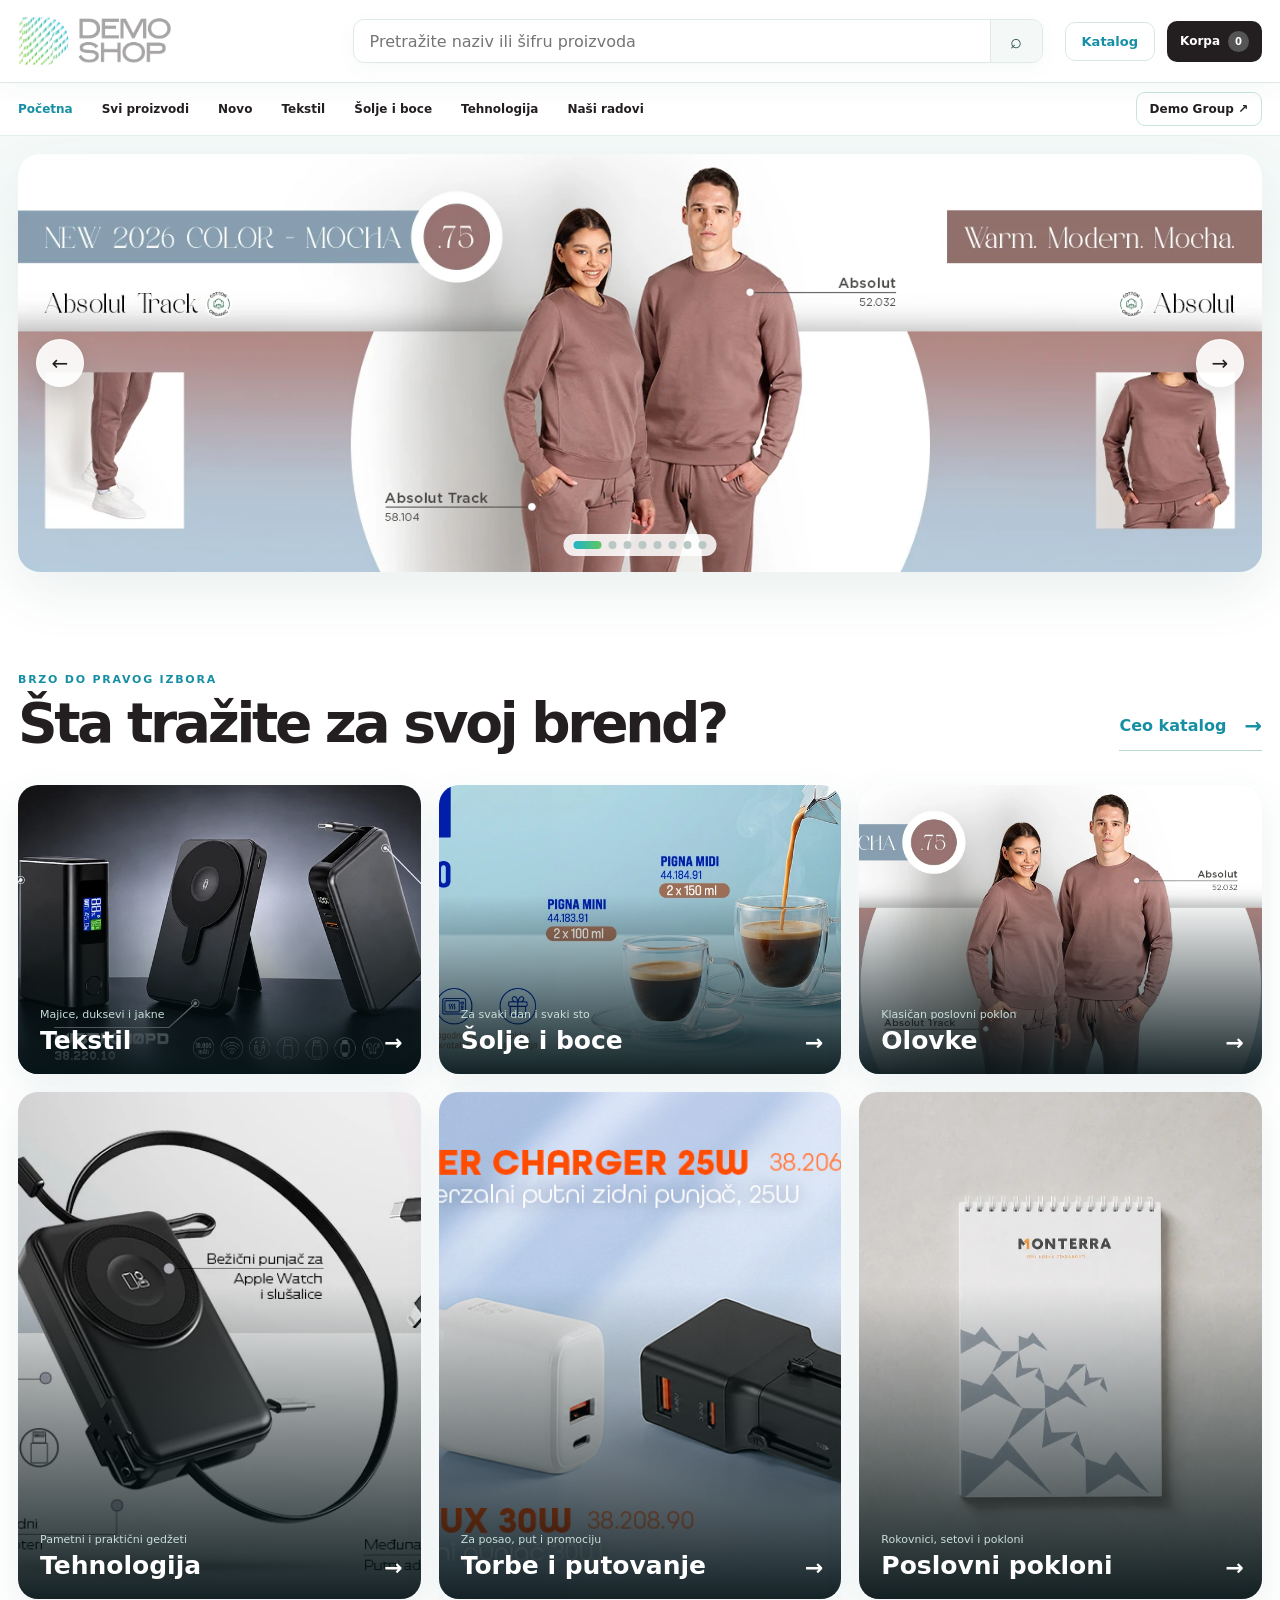
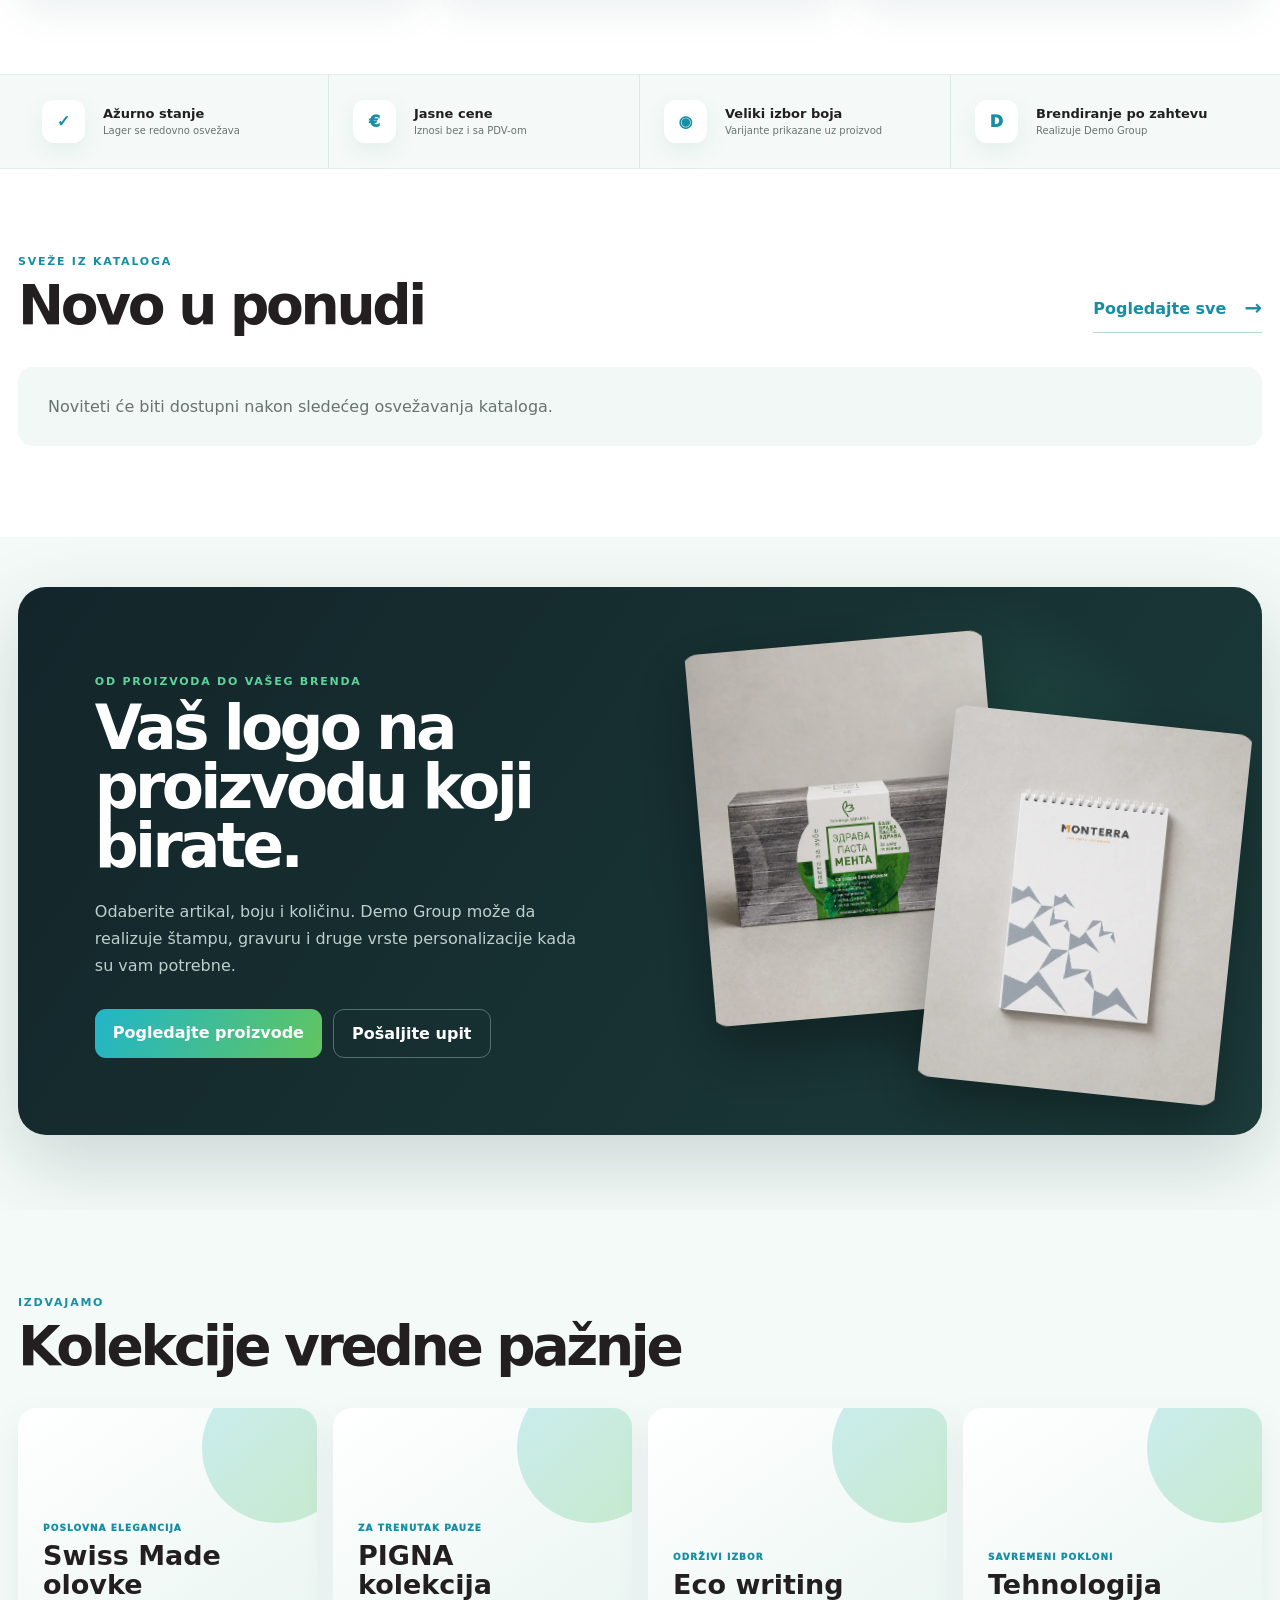
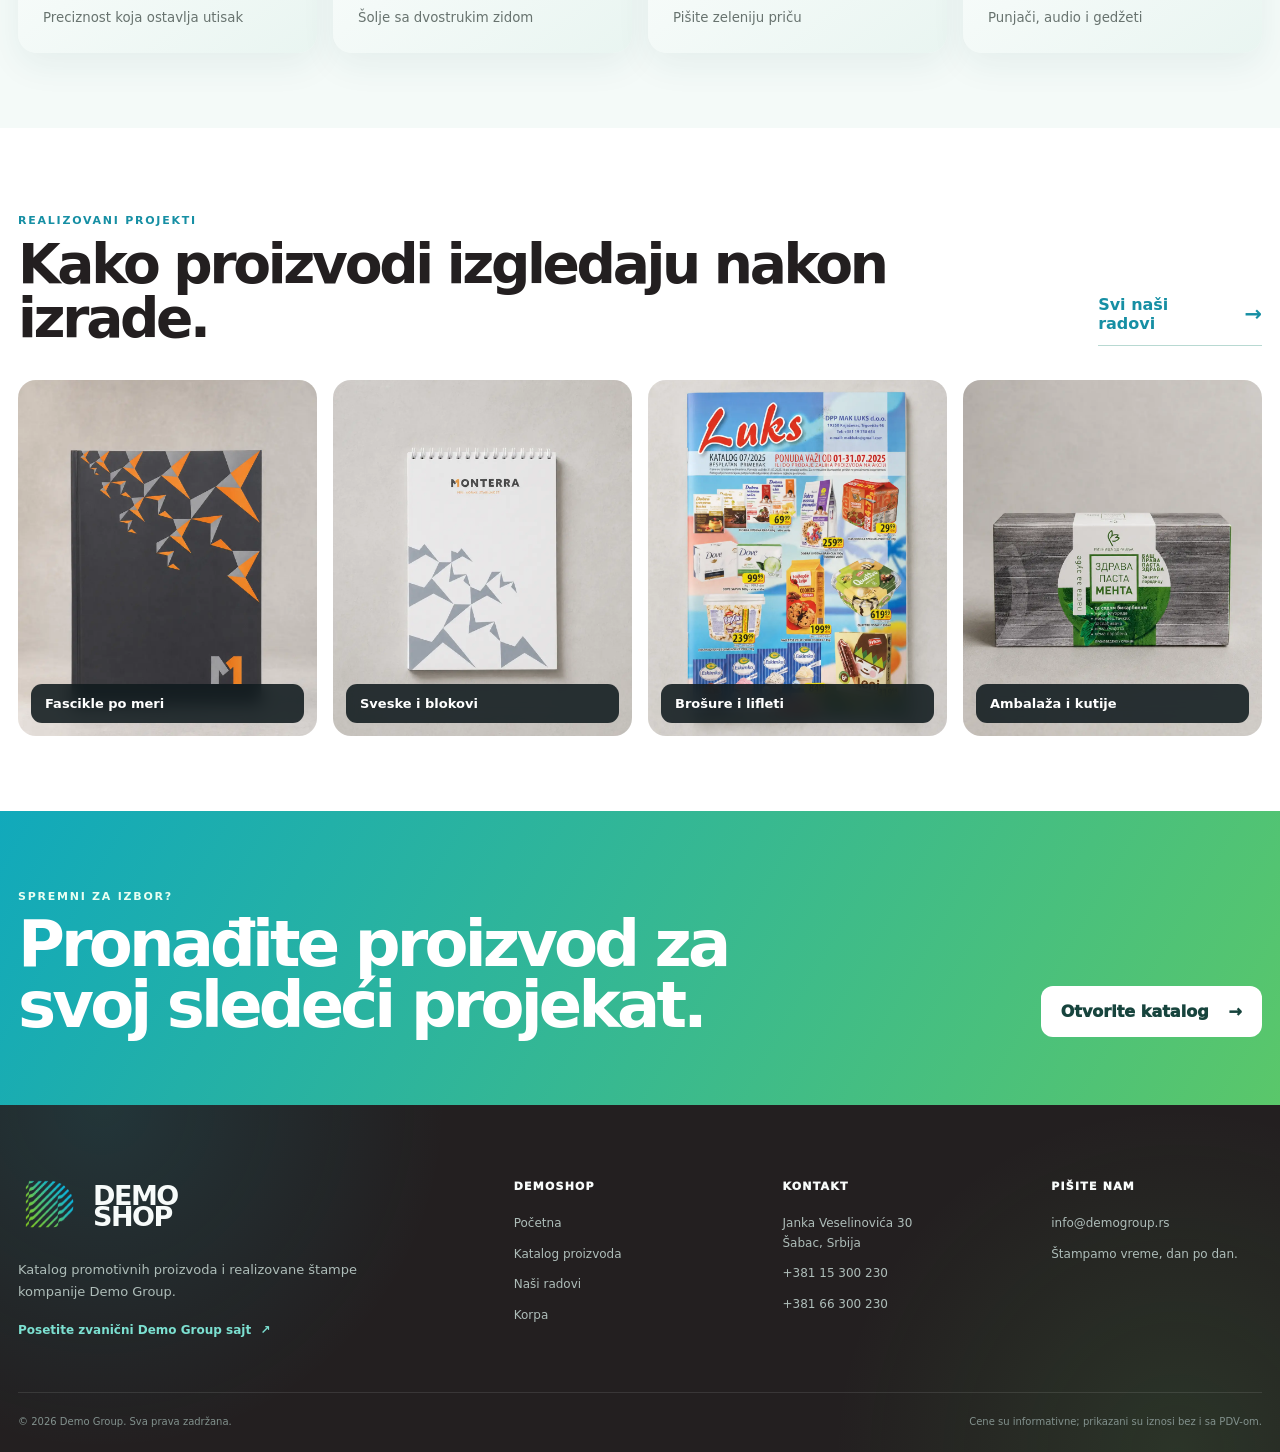
==== index.html @ 4bc4e532 "Add files via upload" ====
<!doctype html>
<html lang="sr-Latn">
<head>
  <meta charset="utf-8">
  <meta name="viewport" content="width=device-width,initial-scale=1">
  <meta name="description" content="DemoShop — promotivni proizvodi, poslovni pokloni, tekstil i štampa. Pronađite pravi proizvod za svoj brend.">
  <link rel="canonical" href="https://demoshop.rs/">
  <meta name="robots" content="index,follow,max-image-preview:large">
  <meta property="og:type" content="website">
  <meta property="og:locale" content="sr_RS">
  <meta property="og:title" content="DemoShop | Sve za vaš brend">
  <meta property="og:description" content="Promotivni proizvodi, poslovni pokloni, tekstil i štampa za vaš brend.">
  <meta property="og:url" content="https://demoshop.rs/">
  <title>DemoShop | Sve za vaš brend</title>
  <link rel="preconnect" href="https://demo-group-api.marko-demogroup.workers.dev">
  <link rel="icon" type="image/png" href="assets/brand/favicon.png">
  <link rel="stylesheet" href="style.css?v=77">
  <link rel="stylesheet" href="home.css?v=77">
</head>
<body class="home-page" data-demoshop-build="77">
  <header class="site-header home-header">
    <div class="header-inner">
      <a class="brand" href="index.html" aria-label="DemoShop početna"><img class="brand-logo" src="assets/brand/demoshop-logo.png" alt="DemoShop"></a>
      <form class="header-search" role="search" action="katalog.html">
        <label class="visually-hidden" for="homeSearch">Pretraga kataloga</label>
        <input id="homeSearch" name="search" type="search" placeholder="Pretražite naziv ili šifru proizvoda" autocomplete="off">
        <button type="submit" aria-label="Pretraži katalog">⌕</button>
      </form>
      <div class="header-actions"><a class="home-catalog-link" href="katalog.html">Katalog</a><a class="cart-link" href="cart.html">Korpa <span class="cart-count" data-cart-count>0</span></a></div>
    </div>
  </header>

  <nav class="home-nav" aria-label="Glavna navigacija">
    <div class="container home-nav-inner">
      <a class="active" href="index.html">Početna</a>
      <a href="katalog.html">Svi proizvodi</a>
      <a href="katalog.html?status=new">Novo</a>
      <a href="katalog.html?category=TX">Tekstil</a>
      <a href="katalog.html?category=KS">Šolje i boce</a>
      <a href="katalog.html?category=TE">Tehnologija</a>
      <a href="radovi.html">Naši radovi</a>
      <a class="home-group-link" href="https://demogroup.rs/" target="_blank" rel="noopener">Demo Group ↗</a>
    </div>
  </nav>

  <main>
    <section class="home-hero" aria-label="Aktuelna ponuda">
      <div class="container">
        <div id="homeHero" class="home-hero-carousel" aria-roledescription="carousel">
          <div class="home-hero-viewport">
            <a class="home-hero-slide active" data-home-slide="0" href="katalog.html?search=ABSOLUT"><img src="assets/banners/hero-01.webp" alt="ABSOLUT kolekcija" fetchpriority="high"></a>
            <a class="home-hero-slide" data-home-slide="1" href="katalog.html?category=TX&amp;subCategory=TX%20-%2012"><img src="assets/banners/hero-02.webp" alt="Nova tekstilna kolekcija" loading="lazy"></a>
            <a class="home-hero-slide" data-home-slide="2" href="katalog.html?search=MASTER%20KID"><img src="assets/banners/hero-03.webp" alt="MASTER KID" loading="lazy"></a>
            <a class="home-hero-slide" data-home-slide="3" href="katalog.html?collection=summer-picks"><img src="assets/banners/hero-04.gif" alt="Letnja kolekcija" loading="lazy"></a>
            <a class="home-hero-slide" data-home-slide="4" href="katalog.html?search=INFINITY"><img src="assets/banners/hero-05.webp" alt="INFINITY kolekcija" loading="lazy"></a>
            <a class="home-hero-slide" data-home-slide="5" href="katalog.html?collection=pigna"><img src="assets/banners/hero-10.webp" alt="PIGNA kolekcija" loading="lazy"></a>
            <a class="home-hero-slide" data-home-slide="6" href="katalog.html?category=TP"><img src="assets/banners/hero-11.webp" alt="Torbe i putovanja" loading="lazy"></a>
            <a class="home-hero-slide" data-home-slide="7" href="katalog.html?collection=everyday-bags"><img src="assets/banners/hero-12.jpg" alt="Kolekcija torbi" loading="lazy"></a>
          </div>
          <button class="home-hero-arrow home-hero-prev" type="button" aria-label="Prethodni baner">←</button>
          <button class="home-hero-arrow home-hero-next" type="button" aria-label="Sledeći baner">→</button>
          <div class="home-hero-dots" aria-label="Izbor banera"></div>
        </div>
      </div>
    </section>

    <section class="home-category-section section-pad" aria-labelledby="homeCategoriesTitle">
      <div class="container">
        <div class="home-section-heading"><div><p class="eyebrow">BRZO DO PRAVOG IZBORA</p><h1 id="homeCategoriesTitle">Šta tražite za svoj brend?</h1></div><a href="katalog.html">Ceo katalog <span>→</span></a></div>
        <div class="home-category-grid">
          <a class="home-category-card" href="katalog.html?category=TX"><img src="assets/banners/hero-02.webp" alt="Tekstil"><span><small>Majice, duksevi i jakne</small><strong>Tekstil</strong><b>→</b></span></a>
          <a class="home-category-card" href="katalog.html?category=KS"><img src="assets/banners/hero-10.webp" alt="Šolje i boce"><span><small>Za svaki dan i svaki sto</small><strong>Šolje i boce</strong><b>→</b></span></a>
          <a class="home-category-card" href="katalog.html?category=OL"><img src="assets/banners/hero-01.webp" alt="Olovke"><span><small>Klasičan poslovni poklon</small><strong>Olovke</strong><b>→</b></span></a>
          <a class="home-category-card" href="katalog.html?category=TE"><img src="assets/banners/hero-09.webp" alt="Tehnologija"><span><small>Pametni i praktični gedžeti</small><strong>Tehnologija</strong><b>→</b></span></a>
          <a class="home-category-card" href="katalog.html?category=TP"><img src="assets/banners/hero-11.webp" alt="Torbe i putovanje"><span><small>Za posao, put i promociju</small><strong>Torbe i putovanje</strong><b>→</b></span></a>
          <a class="home-category-card" href="katalog.html?category=RK"><img src="assets/radovi/demo-group/demo-group-094026.webp" alt="Poslovni pokloni"><span><small>Rokovnici, setovi i pokloni</small><strong>Poslovni pokloni</strong><b>→</b></span></a>
        </div>
      </div>
    </section>

    <section class="home-trust" aria-label="Prednosti DemoShop-a">
      <div class="container home-trust-grid">
        <article><span>✓</span><div><strong>Ažurno stanje</strong><small>Lager se redovno osvežava</small></div></article>
        <article><span>€</span><div><strong>Jasne cene</strong><small>Iznosi bez i sa PDV-om</small></div></article>
        <article><span>◉</span><div><strong>Veliki izbor boja</strong><small>Varijante prikazane uz proizvod</small></div></article>
        <article><span>D</span><div><strong>Brendiranje po zahtevu</strong><small>Realizuje Demo Group</small></div></article>
      </div>
    </section>

    <section class="home-new-section section-pad" aria-labelledby="homeNewTitle">
      <div class="container">
        <div class="home-section-heading"><div><p class="eyebrow">SVEŽE IZ KATALOGA</p><h2 id="homeNewTitle">Novo u ponudi</h2></div><a href="katalog.html?status=new">Pogledajte sve <span>→</span></a></div>
        <p id="homeNewMessage" class="home-new-message">Učitavanje najnovijih proizvoda…</p>
        <div id="homeNewGrid" class="home-product-grid" aria-live="polite"></div>
      </div>
    </section>

    <section class="home-branding-section section-pad">
      <div class="container home-branding-card">
        <div><p class="eyebrow">OD PROIZVODA DO VAŠEG BRENDA</p><h2>Vaš logo na proizvodu koji birate.</h2><p>Odaberite artikal, boju i količinu. Demo Group može da realizuje štampu, gravuru i druge vrste personalizacije kada su vam potrebne.</p><div class="home-branding-actions"><a href="katalog.html">Pogledajte proizvode</a><a href="cart.html">Pošaljite upit</a></div></div>
        <div class="home-branding-visual"><img src="assets/radovi/demo-group/demo-group-094539.webp" alt="Primer brendirane ambalaže" loading="lazy"><img src="assets/radovi/demo-group/demo-group-094026.webp" alt="Primer brendiranog rokovnika" loading="lazy"></div>
      </div>
    </section>

    <section class="home-collections section-pad" aria-labelledby="homeCollectionsTitle">
      <div class="container"><div class="home-section-heading"><div><p class="eyebrow">IZDVAJAMO</p><h2 id="homeCollectionsTitle">Kolekcije vredne pažnje</h2></div></div>
        <div class="home-collection-grid">
          <a href="katalog.html?collection=swiss-pens"><span>POSLOVNA ELEGANCIJA</span><strong>Swiss Made olovke</strong><small>Preciznost koja ostavlja utisak</small></a>
          <a href="katalog.html?collection=pigna"><span>ZA TRENUTAK PAUZE</span><strong>PIGNA kolekcija</strong><small>Šolje sa dvostrukim zidom</small></a>
          <a href="katalog.html?collection=eco-writing"><span>ODRŽIVI IZBOR</span><strong>Eco writing</strong><small>Pišite zeleniju priču</small></a>
          <a href="katalog.html?category=TE"><span>SAVREMENI POKLONI</span><strong>Tehnologija</strong><small>Punjači, audio i gedžeti</small></a>
        </div>
      </div>
    </section>

    <section class="home-work-section section-pad" aria-labelledby="homeWorkTitle">
      <div class="container">
        <div class="home-section-heading"><div><p class="eyebrow">REALIZOVANI PROJEKTI</p><h2 id="homeWorkTitle">Kako proizvodi izgledaju nakon izrade.</h2></div><a href="radovi.html">Svi naši radovi <span>→</span></a></div>
        <div class="home-work-grid">
          <a href="radovi.html?category=fascikle"><img src="assets/radovi/demo-group/demo-group-093210.webp" alt="M1 fascikla"><span>Fascikle po meri</span></a>
          <a href="radovi.html?category=rokovnici"><img src="assets/radovi/demo-group/demo-group-094026.webp" alt="Monterra blok"><span>Sveske i blokovi</span></a>
          <a href="radovi.html?category=katalozi"><img src="assets/radovi/demo-group/demo-group-094424.webp" alt="LUX liflet"><span>Brošure i lifleti</span></a>
          <a href="radovi.html?category=ambalaza"><img src="assets/radovi/demo-group/demo-group-094539.webp" alt="Biljna apoteka"><span>Ambalaža i kutije</span></a>
        </div>
      </div>
    </section>

    <section class="home-final-cta"><div class="container"><div><p class="eyebrow">SPREMNI ZA IZBOR?</p><h2>Pronađite proizvod za svoj sledeći projekat.</h2></div><a href="katalog.html">Otvorite katalog <span>→</span></a></div></section>
  </main>

  <footer class="site-footer">
    <div class="container footer-grid">
      <div class="footer-about"><a class="footer-logo footer-logo-clean" href="index.html" aria-label="DemoShop početna"><img src="assets/brand/demoshop-icon-transparent-v59.png" alt=""><span><b>DEMO</b><b>SHOP</b></span></a><p>Katalog promotivnih proizvoda i realizovane štampe kompanije Demo Group.</p><a class="footer-company-link" href="https://demogroup.rs/" target="_blank" rel="noopener">Posetite zvanični Demo Group sajt <span>↗</span></a></div>
      <div class="footer-column"><h2>DemoShop</h2><a href="index.html">Početna</a><a href="katalog.html">Katalog proizvoda</a><a href="radovi.html">Naši radovi</a><a href="cart.html">Korpa</a></div>
      <div class="footer-column"><h2>Kontakt</h2><address>Janka Veselinovića 30<br>Šabac, Srbija</address><a href="tel:+38115300230">+381 15 300 230</a><a href="tel:+38166300230">+381 66 300 230</a></div>
      <div class="footer-column"><h2>Pišite nam</h2><a href="mailto:info@demogroup.rs">info@demogroup.rs</a><p>Štampamo vreme, dan po dan.</p></div>
    </div>
    <div class="container footer-bottom"><span>© 2026 Demo Group. Sva prava zadržana.</span><span>Cene su informativne; prikazani su iznosi bez i sa PDV-om.</span></div>
  </footer>
  <script src="cart-store.js?v=71"></script>
  <script src="home.js?v=77"></script>
</body>
</html>
---- style.css ----
*{box-sizing:border-box}:root{--red:#e21e2b;--red-dark:#b90f1a;--ink:#18181b;--muted:#6d6d74;--line:#e7e7ea;--soft:#f5f5f6;--white:#fff;--shadow:0 18px 50px rgba(20,20,24,.09)}html{scroll-behavior:smooth}body{margin:0;font-family:Inter,ui-sans-serif,system-ui,-apple-system,BlinkMacSystemFont,"Segoe UI",sans-serif;color:var(--ink);background:#fff}a{color:inherit;text-decoration:none}button,input{font:inherit}.hidden{display:none!important}.container{width:min(1280px,calc(100% - 36px));margin:auto}
.site-header{position:sticky;top:0;z-index:50;background:rgba(255,255,255,.94);border-bottom:1px solid var(--line);backdrop-filter:blur(14px)}.header-inner{width:min(1280px,calc(100% - 36px));height:76px;margin:auto;display:flex;align-items:center;justify-content:space-between;gap:22px}.brand{display:flex;align-items:center;gap:11px;font-size:21px;font-weight:900;letter-spacing:-.04em}.brand>span:last-child>span{color:var(--red)}.brand-mark{width:38px;height:38px;border-radius:11px;background:var(--red);color:#fff;display:grid;place-items:center;font-size:19px}.header-note{display:flex;align-items:center;gap:8px;color:var(--muted);font-size:13px;margin-left:auto}.status-dot{width:8px;height:8px;border-radius:50%;background:#2aa85a;box-shadow:0 0 0 5px #eaf8ef}.header-cta{background:var(--ink);color:#fff;padding:12px 17px;border-radius:10px;font-size:13px;font-weight:800}.back-link{font-size:14px;color:var(--muted);font-weight:700}
.catalog-nav{position:sticky;top:76px;z-index:45;background:#fff;border-bottom:1px solid var(--line)}.nav-inner{height:50px;display:flex;align-items:center;gap:4px}.nav-inner button{border:0;background:transparent;padding:10px 13px;border-radius:8px;font-size:12px;font-weight:800;cursor:pointer}.nav-inner button:hover{background:var(--soft)}.categories-toggle{color:var(--red)!important;margin-right:7px}.categories-toggle span{margin-left:6px}.categories-menu{position:absolute;left:0;right:0;top:100%;background:#fff;border-bottom:1px solid var(--line);box-shadow:0 20px 44px rgba(20,20,24,.12);max-height:calc(100vh - 150px);overflow:auto;padding:25px 0 32px}.categories-grid{display:grid;grid-template-columns:repeat(4,minmax(0,1fr));gap:25px 34px}.menu-category-title{width:100%;border:0;background:transparent;display:flex;justify-content:space-between;text-align:left;padding:0 0 9px;border-bottom:2px solid var(--ink);font-weight:900;cursor:pointer}.menu-category-title small{color:var(--muted)}.menu-subcategories{display:flex;flex-direction:column;padding-top:7px}.menu-subcategories button{border:0;background:transparent;text-align:left;padding:6px 0;display:flex;justify-content:space-between;gap:10px;color:#4f4f56;font-size:12px;cursor:pointer}.menu-subcategories button:hover{color:var(--red)}.menu-subcategories small{color:#aaa}.active-filter{display:flex;align-items:center;justify-content:space-between;background:#fff4f5;border:1px solid #ffd8dc;border-radius:13px;padding:12px 15px;margin:0 0 18px}.active-filter>div{display:flex;gap:10px;align-items:center}.active-filter span{font-size:11px;color:var(--muted)}.active-filter strong{font-size:13px}.active-filter button{border:0;background:transparent;color:var(--red);font-size:12px;font-weight:850;cursor:pointer}
.catalog-hero{background:linear-gradient(118deg,#171719 0%,#29292e 70%,#3a181b 100%);color:#fff}.hero-inner{min-height:330px;display:flex;align-items:center;justify-content:space-between;gap:48px}.eyebrow{font-size:11px;font-weight:900;letter-spacing:.16em;color:var(--red);text-transform:uppercase}.catalog-hero .eyebrow{color:#ff6670}.catalog-hero h1{font-size:clamp(42px,6vw,76px);line-height:.98;letter-spacing:-.06em;max-width:780px;margin:12px 0 20px}.hero-copy{color:#c9c9ce;font-size:17px;line-height:1.65;max-width:690px}.hero-badge{width:180px;height:180px;flex:none;border-radius:50%;border:1px solid rgba(255,255,255,.2);display:flex;flex-direction:column;align-items:center;justify-content:center;text-align:center;background:rgba(255,255,255,.05)}.hero-badge strong{font-size:38px}.hero-badge span{font-size:12px;color:#c9c9ce;max-width:90px}
.catalog-shell{padding-top:32px}.search-panel{background:var(--white);border:1px solid var(--line);border-radius:18px;padding:18px;box-shadow:0 8px 30px rgba(20,20,24,.04)}.search-panel label{display:block;font-size:12px;font-weight:800;margin-bottom:9px}.search-row{display:flex;gap:9px}.search-row input{min-width:0;flex:1;border:1px solid var(--line);border-radius:11px;padding:14px 15px;outline:none}.search-row input:focus{border-color:var(--red);box-shadow:0 0 0 3px rgba(226,30,43,.1)}.search-row button,.quote-button{border:0;border-radius:11px;padding:0 23px;background:var(--red);color:#fff;font-weight:850;cursor:pointer}.search-row button:hover,.quote-button:hover{background:var(--red-dark)}.search-row .button-ghost{background:#fff;color:var(--ink);border:1px solid var(--line)}.results-bar{display:flex;align-items:center;justify-content:space-between;padding:27px 2px 18px;color:var(--muted);font-size:14px}.results-bar strong{font-size:25px;color:var(--ink);margin-right:4px}.message{padding:28px;border-radius:16px;background:var(--soft);color:var(--muted);margin:18px 0}
.product-grid{display:grid;grid-template-columns:repeat(4,minmax(0,1fr));gap:20px}.product-card{border:1px solid var(--line);border-radius:18px;overflow:hidden;background:#fff;transition:transform .2s ease,box-shadow .2s ease}.product-card:hover{transform:translateY(-4px);box-shadow:var(--shadow)}.card-media{position:relative;aspect-ratio:1;background:#f6f6f7;overflow:hidden;display:grid;place-items:center}.card-image{width:100%;height:100%;object-fit:contain;padding:15px;opacity:0;transition:opacity .28s ease,transform .45s cubic-bezier(.2,.7,.2,1)}.card-image.loaded{opacity:1}.card-image-hover,.card-image-hover.loaded{position:absolute;inset:0;opacity:0;transform:scale(1.025)}.image-skeleton{position:absolute;inset:0;background:linear-gradient(90deg,#f3f3f4 25%,#fafafa 45%,#f3f3f4 65%);background-size:220% 100%;animation:shimmer 1.3s infinite}.card-media.no-image:after{content:"Slika nije dostupna";color:#aaa;font-size:12px}.card-badge{position:absolute;z-index:2;left:12px;top:12px;background:rgba(255,255,255,.92);border:1px solid var(--line);border-radius:999px;padding:6px 9px;font-size:10px;font-weight:850}.card-content{padding:17px}.card-category{color:var(--muted);font-size:10px;text-transform:uppercase;letter-spacing:.08em;white-space:nowrap;overflow:hidden;text-overflow:ellipsis;margin:0 0 8px}.card-content h2{font-size:17px;line-height:1.3;margin:0;min-height:44px}.card-code{font-size:12px;color:var(--muted);margin:8px 0 17px}.card-meta{border-top:1px solid var(--line);padding-top:14px;display:flex;justify-content:space-between;align-items:center}.card-meta>div{display:flex;flex-direction:column}.card-price{font-size:18px;font-weight:900}.card-meta small{font-size:10px;color:var(--muted)}.card-arrow{width:38px;height:38px;display:grid;place-items:center;border-radius:50%;background:var(--ink);color:#fff;font-size:19px}.variant-summary{display:flex;gap:6px;flex-wrap:wrap;margin-top:13px}.variant-summary span{background:var(--soft);border-radius:999px;padding:5px 7px;font-size:10px;font-weight:750}.pagination{display:flex;align-items:center;justify-content:center;gap:17px;padding:46px 0 72px}.pagination button{border:1px solid var(--line);background:#fff;padding:12px 16px;border-radius:10px;font-weight:750;cursor:pointer}.pagination button:disabled{opacity:.35;cursor:not-allowed}.site-footer{border-top:1px solid var(--line);padding:27px 0;color:var(--muted);font-size:12px}

@media (hover:hover) and (pointer:fine){.product-card:hover .card-media:not(.has-hover-image) .card-image-primary{transform:scale(1.045)}.product-card:hover .card-media.has-hover-image .card-image-primary{opacity:0}.product-card:hover .card-media.has-hover-image .card-image-hover.loaded{opacity:1;transform:scale(1)}}

/* DemoShop functional update v21 */
.search-panel{position:relative;z-index:20}.search-suggestions{position:absolute;z-index:50;left:18px;right:18px;top:calc(100% - 8px);overflow:hidden;background:#fff;border:1px solid var(--line);border-radius:0 0 15px 15px;box-shadow:0 22px 45px rgba(15,15,20,.16)}.search-suggestion{display:flex;align-items:center;justify-content:space-between;gap:18px;min-height:86px;padding:11px 16px;border-bottom:1px solid var(--line);color:var(--ink)}.search-suggestion:last-child{border-bottom:0}.search-suggestion:hover,.search-suggestion.active{background:#f7f7f8}.search-suggestion-copy{display:grid;min-width:0}.search-suggestion-copy strong{font-size:16px;line-height:1.25}.search-suggestion-copy small{margin-top:3px;font-weight:800}.search-suggestion-copy em{margin-top:5px;color:var(--muted);font-size:12px;font-style:normal;white-space:nowrap;overflow:hidden;text-overflow:ellipsis}.search-suggestion mark{background:#dfe9ff;color:#1257c7;border-radius:3px;padding:0 1px}.search-suggestion img{width:76px;height:62px;object-fit:contain;flex:0 0 auto}.search-suggestion img[hidden]{display:none}.search-suggestion-empty{padding:20px;color:var(--muted);text-align:center}
.card-description{color:var(--muted);font-size:12px;line-height:1.45;margin:6px 0 0;min-height:35px;display:-webkit-box;-webkit-line-clamp:2;-webkit-box-orient:vertical;overflow:hidden}.card-content h2{min-height:auto}.card-code{margin-top:8px}
.measurement-content{padding:22px 0}.measurement-rows{display:grid;grid-template-columns:repeat(2,minmax(0,1fr));gap:0 32px;margin-bottom:20px}.measurement-rows>div{display:flex;justify-content:space-between;gap:20px;padding:12px 0;border-bottom:1px solid var(--line)}.measurement-rows span{color:var(--muted)}.measurement-image{margin:18px 0;text-align:center}.measurement-image img{display:block;max-width:min(760px,100%);max-height:620px;margin:auto;object-fit:contain}.measurement-image figcaption{margin-top:10px;color:var(--muted);font-size:12px}.measurement-document{display:flex;align-items:center;justify-content:space-between;gap:20px;padding:16px;border:1px solid var(--line);border-radius:12px}.measurement-document span{color:var(--red);font-weight:800}
.product-video{padding:0 2px 28px}.product-video-frame{position:relative;width:min(900px,100%);aspect-ratio:16/9;overflow:hidden;border-radius:16px;background:#111}.product-video-frame iframe{position:absolute;inset:0;width:100%;height:100%;border:0}
.related-products{padding:55px 0 78px}.related-products-heading{display:flex;align-items:end;justify-content:space-between;gap:20px;margin-bottom:22px}.related-products-heading h2{font-size:32px;margin:4px 0 0}.related-products-heading>a{font-weight:800;color:var(--red)}.related-products-grid{display:grid;grid-template-columns:repeat(4,minmax(0,1fr));gap:18px}.related-product-card{overflow:hidden;border:1px solid var(--line);border-radius:16px;background:#fff}.related-product-media{position:relative;display:block;aspect-ratio:1;background:#f6f6f7;overflow:hidden}.related-product-media img{position:absolute;inset:0;width:100%;height:100%;padding:14px;object-fit:contain;transition:opacity .28s ease,transform .4s ease}.related-product-hover{opacity:0}.related-product-card>div{padding:15px}.related-product-card small{color:var(--muted)}.related-product-card h3{font-size:17px;line-height:1.25;margin:7px 0}.related-product-card p{min-height:35px;margin:0 0 15px;color:var(--muted);font-size:12px;line-height:1.45}.related-product-price{font-size:17px}
@media(hover:hover) and (pointer:fine){.related-product-card:hover .related-product-primary{transform:scale(1.04)}.related-product-card.has-related-hover:hover .related-product-primary{opacity:0}.related-product-card.has-related-hover:hover .related-product-hover{opacity:1;transform:scale(1.02)}}
@media(max-width:1000px){.related-products-grid{grid-template-columns:repeat(2,minmax(0,1fr))}}
@media(max-width:700px){.search-suggestions{left:0;right:0;top:100%;border-radius:12px}.search-suggestion{min-height:72px;padding:9px 12px}.search-suggestion img{width:58px;height:52px}.measurement-rows{grid-template-columns:1fr}.related-products{padding-top:35px}.related-products-heading{align-items:start}.related-products-heading h2{font-size:26px}.related-products-grid{gap:10px}.related-product-card>div{padding:12px}.related-product-card h3{font-size:14px}.related-product-card p{display:none}}
.product-page{min-height:calc(100vh - 76px)}.product-detail{display:grid;grid-template-columns:minmax(0,1.06fr) minmax(380px,.94fr);gap:58px;padding:50px 0 80px}.main-image-wrap{background:var(--soft);border-radius:24px;aspect-ratio:1;display:grid;place-items:center;overflow:hidden}.main-image-wrap img{width:100%;height:100%;object-fit:contain;padding:22px;transition:opacity .2s}.main-image-wrap img.loading-image{opacity:.35}.thumbs{display:flex;gap:10px;flex-wrap:wrap;margin-top:12px}.thumb{width:74px;height:74px;border:1px solid var(--line);border-radius:11px;background:#fff;padding:5px;cursor:pointer}.thumb.active{border:2px solid var(--red)}.thumb img{width:100%;height:100%;object-fit:contain}.product-info{padding-top:10px}.product-info h1{font-size:clamp(38px,4.8vw,62px);line-height:1.02;letter-spacing:-.05em;margin:10px 0 13px}.model-line{color:var(--muted)}.price-row{margin:28px 0;padding:21px 0;border-top:1px solid var(--line);border-bottom:1px solid var(--line)}.price-row span{display:block;font-size:33px;font-weight:950}.price-row small{color:var(--muted)}.option-block{margin:25px 0}.option-heading{display:flex;justify-content:space-between;gap:12px;margin-bottom:12px}.option-heading span{font-size:12px;color:var(--muted)}.color-options,.size-options{display:flex;gap:8px;flex-wrap:wrap}.color-button,.size-button{min-width:49px;height:45px;border:1px solid var(--line);border-radius:10px;background:#fff;font-weight:850;cursor:pointer}.color-button.active,.size-button.active{border:2px solid var(--red);color:var(--red);background:#fff7f8}.variant-card{display:grid;grid-template-columns:1fr 1fr;background:var(--soft);border-radius:15px;padding:17px;margin:27px 0}.variant-card div{display:flex;flex-direction:column;gap:5px}.variant-card span{font-size:11px;color:var(--muted)}.quote-button{width:100%;height:56px;font-size:16px}.helper{font-size:11px;color:var(--muted);line-height:1.5}
@keyframes shimmer{to{background-position:-220% 0}}@media(max-width:1000px){.product-grid{grid-template-columns:repeat(3,1fr)}.product-detail{grid-template-columns:1fr;gap:26px}.hero-badge{display:none}}@media(max-width:700px){.header-note{display:none}.header-cta{padding:10px 12px}.hero-inner{min-height:280px}.catalog-hero h1{font-size:44px}.product-grid{grid-template-columns:repeat(2,minmax(0,1fr));gap:10px}.search-row{flex-wrap:wrap}.search-row input{flex-basis:100%}.search-row button{height:44px;flex:1}.card-content{padding:13px}.card-content h2{font-size:14px;min-height:38px}.card-price{font-size:15px}.card-arrow{width:34px;height:34px}.product-detail{padding-top:27px}.product-info h1{font-size:38px}.variant-card{grid-template-columns:1fr;gap:15px}}@media(max-width:390px){.product-grid{grid-template-columns:1fr}.header-cta{display:none}}
@media(max-width:1000px){.categories-grid{grid-template-columns:repeat(3,minmax(0,1fr))}.quick-category:nth-of-type(n+5){display:none}}@media(max-width:700px){.catalog-nav{top:76px}.nav-inner{overflow-x:auto}.quick-category{display:none}.categories-grid{grid-template-columns:1fr 1fr;gap:22px}.categories-menu{position:fixed;top:126px;bottom:0;max-height:none}.active-filter>div{align-items:flex-start;flex-direction:column;gap:2px}}@media(max-width:430px){.categories-grid{grid-template-columns:1fr}}

/* Search suggestion images v27: load immediately, reveal only after success. */
.search-suggestion img.search-suggestion-image{opacity:0;transition:opacity .18s ease}
.search-suggestion img.search-suggestion-image.loaded{opacity:1}

/* Product gallery modes v28 */
.gallery-modes{display:inline-flex;align-items:center;gap:4px;margin:0 0 14px;padding:4px;border:1px solid var(--line);border-radius:11px;background:#fff}
.gallery-modes button{height:36px;padding:0 13px;border:0;border-radius:8px;background:transparent;color:var(--muted);font-size:12px;font-weight:850;cursor:pointer;transition:background .18s ease,color .18s ease}
.gallery-modes button:hover{background:var(--soft);color:var(--ink)}
.gallery-modes button.active{background:var(--ink);color:#fff}

/* Fotografije boja i pregled zaliha po veličini */
.color-photo-button{width:74px;height:auto;min-width:0;border:1px solid var(--line);border-radius:11px;background:#fff;padding:5px 5px 7px;cursor:pointer;transition:border-color .15s,box-shadow .15s}.color-photo-button.active{border:2px solid var(--ink);color:var(--ink);background:#fff;box-shadow:0 0 0 2px #fff,0 0 0 4px var(--ink)}.color-photo-wrap{display:block;position:relative;width:62px;height:62px;border-radius:7px;background:var(--soft);overflow:hidden}.color-photo-wrap img{width:100%;height:100%;object-fit:contain}.color-photo-skeleton{position:absolute;inset:0;background:linear-gradient(90deg,#f1f1f2,#fafafa,#f1f1f2);background-size:200%;animation:shimmer 1.2s infinite}.color-photo-wrap.no-photo:after{content:"—";position:absolute;inset:0;display:grid;place-items:center;color:#aaa}.color-code{display:block;margin-top:5px;font-size:10px;font-weight:850;color:var(--muted)}.compact-size-picker{margin-bottom:17px}.variant-table-block{border:1px solid var(--line);border-radius:14px;overflow:hidden;margin:18px 0 28px}.variant-table-head,.variant-table-row{display:grid;grid-template-columns:1.5fr .8fr .65fr;align-items:center;gap:12px;text-align:left}.variant-table-head{padding:11px 14px;background:var(--soft);font-size:10px;font-weight:900;letter-spacing:.08em;text-transform:uppercase}.variant-table-row{width:100%;border:0;border-top:1px solid var(--line);background:#fff;padding:11px 14px;cursor:pointer}.variant-table-row:hover{background:#fafafa}.variant-table-row>span:first-child{display:flex;align-items:baseline;gap:9px}.variant-table-row strong{font-size:13px}.variant-table-row small{font-size:10px;color:var(--muted)}.variant-table-row>span:nth-child(2),.variant-table-row>span:nth-child(3){font-size:12px;font-weight:750}.in-stock{color:#16803c}.out-stock{color:var(--muted)}.variant-table-row.loading{color:var(--muted)}

/* Korpa za upit */
.header-actions{display:flex;align-items:center;gap:18px}.cart-link{display:flex;align-items:center;gap:8px;background:var(--ink);color:#fff;padding:10px 13px;border-radius:10px;font-size:12px;font-weight:850}.cart-count{min-width:21px;height:21px;padding:0 5px;border-radius:999px;background:#555;color:#fff;display:grid;place-items:center;font-size:10px}.cart-count.has-items{background:var(--red)}.add-to-cart-row{display:grid;grid-template-columns:100px 1fr;gap:10px}.add-to-cart-row label{font-size:10px;font-weight:800;color:var(--muted)}.add-to-cart-row input{width:100%;height:39px;margin-top:5px;border:1px solid var(--line);border-radius:10px;padding:0 10px;font-weight:850}.add-to-cart-row .quote-button{height:56px;align-self:end}.helper a{color:var(--red);font-weight:850}.cart-page{padding:55px 0 90px}.cart-title h1{font-size:clamp(40px,5vw,66px);letter-spacing:-.055em;margin:8px 0}.cart-title>p:last-child{color:var(--muted)}.cart-layout{display:grid;grid-template-columns:minmax(0,1.5fr) minmax(330px,.65fr);gap:34px;margin-top:34px}.cart-items{display:flex;flex-direction:column;gap:12px}.cart-item{display:grid;grid-template-columns:110px minmax(0,1fr) 88px 140px 32px;gap:16px;align-items:center;border:1px solid var(--line);border-radius:16px;padding:13px;background:#fff}.cart-item-image{width:110px;height:100px;background:var(--soft);border-radius:11px;display:grid;place-items:center;overflow:hidden}.cart-item-image img{width:100%;height:100%;object-fit:contain}.cart-item-info p{font-size:10px;color:var(--red);font-weight:900;margin:0 0 5px}.cart-item-info h2{font-size:16px;margin:0 0 6px}.cart-item-info span{font-size:11px;color:var(--muted)}.cart-quantity{font-size:10px;color:var(--muted)}.cart-quantity input{width:100%;height:38px;margin-top:5px;border:1px solid var(--line);border-radius:8px;padding:0 8px}.cart-item-price{display:flex;flex-direction:column;text-align:right}.cart-item-price small{font-size:9px;color:var(--muted);margin-top:4px}.remove-item{border:0;background:transparent;color:#aaa;font-size:24px;cursor:pointer}.remove-item:hover{color:var(--red)}.cart-summary{position:sticky;top:95px;border:1px solid var(--line);border-radius:18px;padding:22px;height:max-content;background:#fff;box-shadow:0 10px 36px rgba(20,20,24,.05)}.cart-summary h2{margin:0 0 18px}.cart-summary label{display:block;font-size:11px;font-weight:750;margin-top:12px}.cart-summary input,.cart-summary textarea{width:100%;margin-top:5px;border:1px solid var(--line);border-radius:9px;padding:11px;resize:vertical}.summary-total{display:flex;justify-content:space-between;align-items:center;border-top:1px solid var(--line);margin:20px 0;padding-top:16px}.summary-total span{font-size:12px;color:var(--muted)}.summary-total strong{font-size:20px}.cart-summary .quote-button{height:52px}.form-error{color:var(--red)!important}
@media(max-width:900px){.cart-layout{grid-template-columns:1fr}.cart-summary{position:static}.cart-item{grid-template-columns:90px 1fr 70px}.cart-item-image{width:90px;height:85px}.cart-item-price{grid-column:2;text-align:left}.remove-item{grid-column:3;grid-row:1}}@media(max-width:560px){.cart-item{grid-template-columns:72px 1fr 28px;gap:10px}.cart-item-image{width:72px;height:72px}.cart-quantity{grid-column:2;width:80px}.cart-item-price{grid-column:2}.remove-item{grid-column:3}.add-to-cart-row{grid-template-columns:86px 1fr}.header-actions .back-link{display:none}}
.form-success{color:#16803c!important;font-weight:800}.website-field{position:absolute!important;left:-9999px!important;width:1px!important;height:1px!important;overflow:hidden!important}.quote-button:disabled{opacity:.65;cursor:wait}
.quote-success-panel{max-width:920px;margin:54px auto 20px;padding:clamp(38px,6vw,72px) clamp(24px,7vw,82px);border:1px solid #9edcbc;border-radius:28px;background:linear-gradient(145deg,#effcf5,#e2f8ec);color:#174d33;text-align:center;box-shadow:0 28px 80px rgba(24,129,77,.15);outline:none}.quote-success-icon{display:grid;place-items:center;width:82px;height:82px;margin:0 auto 24px;border-radius:50%;background:linear-gradient(135deg,#20a86a,#57c77b);color:#fff;font-size:43px;font-weight:950;box-shadow:0 14px 32px rgba(32,168,106,.28)}.quote-success-panel .eyebrow{margin:0 0 12px;color:#18814d}.quote-success-panel h1{margin:0;font-size:clamp(34px,5vw,58px);line-height:1.04;letter-spacing:-.055em}.quote-success-panel>p:not(.eyebrow){max-width:650px;margin:20px auto 30px;color:#47725d;font-size:clamp(15px,1.7vw,18px);line-height:1.7}.quote-success-action{display:inline-flex;align-items:center;justify-content:center;gap:18px;min-height:54px;padding:0 24px;border-radius:12px;background:linear-gradient(115deg,var(--brand-teal),var(--brand-green));color:#fff;font-weight:900;box-shadow:0 12px 28px rgba(33,181,201,.2);transition:transform .2s,box-shadow .2s}.quote-success-action:hover{transform:translateY(-2px);box-shadow:0 16px 34px rgba(33,181,201,.28)}
@media(max-width:560px){.quote-success-panel{margin-top:24px;padding:38px 20px;border-radius:20px}.quote-success-icon{width:68px;height:68px;font-size:36px}.quote-success-action{width:100%}}

/* Jednostavan višestepeni meni v31 */
.categories-toggle span{display:inline-block;transition:transform .2s ease}.categories-toggle[aria-expanded="true"] span{transform:rotate(180deg)}
.categories-menu{padding:0;overflow:hidden}.categories-grid{display:block}.category-browser{display:grid;grid-template-columns:.9fr 1fr 1.15fr;min-height:430px;max-height:calc(100vh - 150px);background:#fff;animation:menu-reveal .2s ease both}.category-level{min-width:0;padding:24px;overflow:auto;border-right:1px solid var(--line)}.category-level:last-child{border-right:0}.category-level-secondary{background:#fafafa}.category-level-tertiary{background:linear-gradient(145deg,#fff 0%,#fff7f8 100%)}.category-level-heading{display:flex;align-items:flex-start;justify-content:space-between;gap:14px;min-height:52px;margin-bottom:13px}.category-level-heading>div{display:flex;flex-direction:column;gap:3px}.category-level-heading span{color:var(--red);font-size:9px;font-weight:900;letter-spacing:.12em;text-transform:uppercase}.category-level-heading strong{font-size:18px;line-height:1.2}.menu-all-link{flex:none;border:0;background:transparent;color:var(--red);padding:4px 0;font-size:11px;font-weight:900;cursor:pointer}.menu-step-list{display:flex;flex-direction:column;gap:4px}.menu-step-button{width:100%;display:grid;grid-template-columns:minmax(0,1fr) auto 14px;align-items:center;gap:9px;border:0;border-radius:9px;background:transparent;padding:10px 11px;text-align:left;color:var(--ink);font-size:12px;font-weight:780;cursor:pointer;transition:background .16s ease,color .16s ease,transform .16s ease}.menu-step-button small{color:var(--muted);font-size:10px}.menu-step-button b{color:#bbb;font-size:18px;font-weight:500}.menu-step-button:hover{background:#fff;transform:translateX(2px)}.category-level-primary .menu-step-button.active{background:var(--ink);color:#fff}.category-level-primary .menu-step-button.active small,.category-level-primary .menu-step-button.active b{color:#ddd}.category-level-secondary .menu-step-button.active{background:#fff;border:1px solid #ffd7da;color:var(--red);box-shadow:0 5px 18px rgba(20,20,24,.05)}.menu-featured-action{width:100%;display:flex;align-items:center;justify-content:space-between;gap:18px;border:0;border-radius:12px;background:var(--ink);color:#fff;padding:15px 16px;text-align:left;cursor:pointer}.menu-featured-action span{font-size:12px}.menu-featured-action b{font-size:19px}.menu-tertiary-list{display:flex;flex-direction:column;gap:7px;margin-top:13px}.menu-tertiary-list button{display:flex;align-items:center;justify-content:space-between;gap:12px;border:1px solid #f0dfe1;border-radius:10px;background:#fff;padding:12px 13px;color:var(--ink);font-size:12px;font-weight:800;text-align:left;cursor:pointer;transition:border-color .16s ease,transform .16s ease}.menu-tertiary-list button:hover{border-color:var(--red);transform:translateX(2px)}.menu-tertiary-list button b{color:var(--red);font-size:16px}.menu-empty-copy{margin:8px 0;color:var(--muted);font-size:12px;line-height:1.55}.categories-menu.hidden{display:none}@keyframes menu-reveal{from{opacity:0;transform:translateY(-7px)}to{opacity:1;transform:translateY(0)}}
.category-mobile-toolbar{display:none}
@media(max-width:900px){.category-browser{grid-template-columns:.9fr 1fr}.category-level-tertiary{grid-column:1/-1;border-top:1px solid var(--line)}.menu-tertiary-list{display:grid;grid-template-columns:repeat(2,minmax(0,1fr))}}
@media(max-width:700px){body.menu-open{overflow:hidden}body.menu-open .catalog-nav{z-index:120}.categories-menu{position:fixed;z-index:110;inset:0;top:0;max-height:none;overflow:hidden;background:#fff}.categories-menu>.container{width:100%;height:100%;padding:0}.category-browser{display:flex;max-height:none;min-height:0;height:100dvh;flex-direction:column;overflow:hidden;animation:none}.category-mobile-toolbar{display:grid;grid-template-columns:82px 1fr 44px;align-items:center;gap:8px;min-height:70px;padding:11px 14px;border-bottom:1px solid var(--line);background:#fff}.category-mobile-toolbar>div{display:grid;gap:2px;text-align:center}.category-mobile-toolbar small{color:var(--brand-teal-dark);font-size:8px;font-weight:950;letter-spacing:.14em}.category-mobile-toolbar strong{font-size:13px}.category-mobile-back,.category-mobile-close{height:42px;border:0;border-radius:10px;background:var(--brand-soft);color:var(--ink);font-weight:900;cursor:pointer}.category-mobile-back{display:flex;align-items:center;justify-content:center;gap:6px}.category-mobile-back:disabled{visibility:hidden}.category-mobile-close{font-size:25px}.category-level{display:none;flex:1;overflow:auto;border:0;padding:20px 16px 30px}.category-browser[data-mobile-step="1"] .category-level-primary,.category-browser[data-mobile-step="2"] .category-level-secondary,.category-browser[data-mobile-step="3"] .category-level-tertiary{display:block}.category-level-heading{min-height:0;margin-bottom:16px}.category-level-heading strong{font-size:20px}.menu-step-list,.menu-tertiary-list{display:grid;grid-template-columns:1fr;gap:8px}.menu-step-button{min-height:52px;padding:12px 13px;border:1px solid var(--line);background:#fff;font-size:13px}.category-level-primary .menu-step-button.active{border-color:var(--ink)}.category-level-secondary{background:#fafcfb}.category-level-tertiary{background:linear-gradient(145deg,#fff 0%,#f3fbf8 100%)}.menu-featured-action{min-height:58px}.menu-tertiary-list button{min-height:52px;padding:13px}.menu-all-link{padding:8px 0;font-size:12px}}

/* v66 - veza ka Demo Group sajtu */
.group-site-nav-link,.group-site-header-link{display:inline-flex;align-items:center;justify-content:center;white-space:nowrap;border:1px solid #b9ddd5;border-radius:999px;color:var(--brand-teal-dark);font-size:12px;font-weight:900;transition:.2s ease}
.group-site-nav-link{padding:9px 13px}
.group-site-header-link{padding:9px 12px}
.group-site-nav-link:hover,.group-site-header-link:hover{border-color:var(--brand-teal-dark);background:var(--brand-mint);transform:translateY(-1px)}
@media(max-width:700px){.group-site-nav-link{font-size:11px;padding:9px 11px}.group-site-header-link{font-size:10px;padding:8px}.header-actions{gap:7px}}
@media(max-width:430px){.category-level-heading strong{font-size:18px}}

/* Izdvojene kolekcije i hero detalji v32 */
.hero-actions{display:flex;align-items:center;gap:10px;margin-top:26px}.hero-actions a{display:inline-flex;align-items:center;justify-content:center;gap:10px;min-height:47px;padding:0 18px;border-radius:11px;font-size:12px;font-weight:900;transition:transform .18s ease,background .18s ease,border-color .18s ease}.hero-action-primary{background:var(--red);color:#fff}.hero-action-primary:hover{background:var(--red-dark);transform:translateY(-2px)}.hero-action-secondary{border:1px solid rgba(255,255,255,.25);color:#fff}.hero-action-secondary:hover{border-color:rgba(255,255,255,.55);transform:translateY(-2px)}
.home-highlights{background:#f5f5f6;padding:40px 0 8px;scroll-margin-top:140px}.search-panel{scroll-margin-top:145px}.highlights-heading{display:flex;align-items:end;justify-content:space-between;gap:35px;margin-bottom:22px}.highlights-heading h2{font-size:clamp(30px,4vw,46px);letter-spacing:-.045em;line-height:1;margin:7px 0 0}.highlights-heading>p{max-width:470px;margin:0;color:var(--muted);font-size:13px;line-height:1.65}.highlight-grid{display:grid;grid-template-columns:repeat(3,minmax(0,1fr));gap:16px}.highlight-card{position:relative;isolation:isolate;min-height:235px;overflow:hidden;border:1px solid rgba(20,20,24,.08);border-radius:20px;padding:24px;background:#fff;color:var(--ink);text-align:left;cursor:pointer;box-shadow:0 10px 30px rgba(20,20,24,.04);transition:transform .25s cubic-bezier(.2,.7,.2,1),box-shadow .25s ease,border-color .25s ease}.highlight-card:hover{transform:translateY(-6px);box-shadow:0 20px 44px rgba(20,20,24,.11);border-color:rgba(226,30,43,.24)}.highlight-kicker,.highlight-description,.highlight-card small,.highlight-link{position:relative;z-index:2;display:block}.highlight-kicker{max-width:230px;color:var(--red);font-size:9px;font-weight:950;letter-spacing:.11em;text-transform:uppercase}.highlight-card>strong{position:relative;z-index:2;display:block;max-width:72%;margin:11px 0 4px;font-size:25px;line-height:1.06;letter-spacing:-.035em}.highlight-description{max-width:65%;color:var(--muted);font-size:12px;line-height:1.45}.highlight-card small{margin-top:16px;color:#707078;font-size:10px}.highlight-card small b{color:var(--ink);font-size:12px}.highlight-link{margin-top:21px;font-size:11px;font-weight:900}.highlight-link b{margin-left:6px;color:var(--red);font-size:16px}.highlight-art{position:absolute;z-index:1;right:-25px;bottom:-30px;width:175px;height:175px;border-radius:50%;background:linear-gradient(145deg,#fff,#ececef);box-shadow:inset 0 0 0 1px rgba(20,20,24,.04)}.highlight-art i{position:absolute;display:block;border-radius:18px;background:#202024;box-shadow:0 12px 22px rgba(20,20,24,.16);transform:rotate(-10deg)}.highlight-art i:nth-child(1){width:64px;height:82px;left:34px;top:37px}.highlight-art i:nth-child(2){width:52px;height:64px;left:88px;top:60px;background:var(--red);transform:rotate(12deg)}.highlight-art i:nth-child(3){width:30px;height:30px;left:74px;top:25px;border-radius:50%;background:#fff;border:5px solid #d7d7dc;box-shadow:none}.highlight-home .highlight-art{background:linear-gradient(145deg,#fff7f7,#f1dfe1)}.highlight-home .highlight-art i:nth-child(1){width:76px;height:76px;border-radius:8px 8px 30px 30px;background:#fff;border:8px solid #202024;box-shadow:none}.highlight-home .highlight-art i:nth-child(2){width:38px;height:44px;left:100px;top:54px;border:8px solid var(--red);border-left:0;border-radius:0 22px 22px 0;background:transparent;box-shadow:none;transform:none}.highlight-home .highlight-art i:nth-child(3){width:46px;height:8px;left:48px;top:78px;border:0;border-radius:999px;background:var(--red)}.highlight-tech .highlight-art{background:linear-gradient(145deg,#f1f5ff,#dfe7fb)}.highlight-tech .highlight-art i:nth-child(1){width:62px;height:104px;left:47px;top:27px;border-radius:14px;background:#1d2535}.highlight-tech .highlight-art i:nth-child(2){width:38px;height:38px;left:88px;top:75px;border-radius:50%;background:var(--red);transform:none}.highlight-tech .highlight-art i:nth-child(3){width:18px;height:5px;left:69px;top:38px;border:0;border-radius:999px;background:#fff}.catalog-hero .hero-inner>div:first-child{animation:hero-copy-in .55s cubic-bezier(.2,.7,.2,1) both}.hero-badge{animation:hero-badge-in .65s .08s cubic-bezier(.2,.7,.2,1) both}.highlight-card{animation:highlight-in .48s cubic-bezier(.2,.7,.2,1) both}.highlight-card:nth-child(2){animation-delay:.08s}.highlight-card:nth-child(3){animation-delay:.16s}@keyframes hero-copy-in{from{opacity:0;transform:translateY(16px)}to{opacity:1;transform:translateY(0)}}@keyframes hero-badge-in{from{opacity:0;transform:scale(.86)}to{opacity:1;transform:scale(1)}}@keyframes highlight-in{from{opacity:0;transform:translateY(18px)}to{opacity:1;transform:translateY(0)}}
@media(max-width:950px){.highlight-grid{grid-template-columns:1fr 1fr}.highlight-card:last-child{grid-column:1/-1}.highlight-card:last-child .highlight-description{max-width:78%}}
@media(max-width:700px){.hero-actions{align-items:stretch;flex-direction:column}.hero-actions a{width:100%}.highlights-heading{align-items:start;flex-direction:column;gap:12px}.highlight-grid{grid-template-columns:1fr}.highlight-card:last-child{grid-column:auto}.highlight-card{min-height:220px}.highlight-card>strong{font-size:23px}.highlight-art{right:-34px}.home-highlights{padding-top:30px}}
@media(prefers-reduced-motion:reduce){.catalog-hero .hero-inner>div:first-child,.hero-badge,.highlight-card{animation:none}.hero-actions a,.highlight-card,.highlight-art i{transition:none}}

/* Automatske oznake i Noviteti v33 */
.product-status-badges{position:absolute;z-index:5;top:12px;right:12px;display:flex;flex-direction:column;align-items:flex-end;gap:6px;pointer-events:none}.status-badge{min-width:35px;height:35px;padding:0 8px;border-radius:7px;display:grid;place-items:center;color:#fff;font-size:11px;font-weight:950;letter-spacing:.035em;box-shadow:0 7px 18px rgba(20,20,24,.16)}.status-new{background:#08a5b2}.status-sublimation{background:linear-gradient(135deg,#e72e7c 0%,#ff8c18 24%,#f4d90b 43%,#25b86d 62%,#1685dc 80%,#783dcc 100%);font-size:17px;text-shadow:0 1px 3px rgba(0,0,0,.34)}.status-hit{background:#d60038;font-size:18px}.product-page-badges{display:flex;align-items:center;gap:8px;min-height:35px;margin:8px 0 3px}.product-page-badges:empty{display:none}.product-page-badges .status-badge{position:static;display:grid}
.home-new-products{padding:55px 0 58px;background:#fff;overflow:hidden}.new-products-heading{display:flex;align-items:end;justify-content:space-between;gap:20px;margin-bottom:22px}.new-products-heading h2{margin:7px 0 0;font-size:clamp(32px,4vw,48px);line-height:1;letter-spacing:-.05em}.new-products-controls{display:flex;gap:8px}.new-products-controls button{width:42px;height:42px;border:1px solid var(--line);border-radius:50%;background:#fff;color:var(--ink);font-size:18px;cursor:pointer;transition:border-color .18s ease,background .18s ease,color .18s ease,transform .18s ease}.new-products-controls button:hover{border-color:var(--ink);background:var(--ink);color:#fff;transform:translateY(-2px)}.new-products-message{margin:14px 0;color:var(--muted);font-size:13px}.new-products-track{display:grid;grid-auto-flow:column;grid-auto-columns:calc((100% - 48px)/4);gap:16px;overflow-x:auto;overscroll-behavior-inline:contain;scroll-snap-type:inline mandatory;scrollbar-width:none;padding:2px 1px 20px}.new-products-track::-webkit-scrollbar{display:none}.new-products-track .product-card{scroll-snap-align:start;min-width:0;animation:new-card-in .45s cubic-bezier(.2,.7,.2,1) both}.new-products-track .product-card:nth-child(2){animation-delay:.05s}.new-products-track .product-card:nth-child(3){animation-delay:.1s}.new-products-track .product-card:nth-child(4){animation-delay:.15s}@keyframes new-card-in{from{opacity:0;transform:translateX(18px)}to{opacity:1;transform:translateX(0)}}
@media(max-width:1000px){.new-products-track{grid-auto-columns:calc((100% - 32px)/3)}}
@media(max-width:700px){.home-new-products{padding:38px 0}.new-products-track{grid-auto-columns:min(78vw,290px);gap:12px}.new-products-controls button{width:38px;height:38px}.product-status-badges{top:9px;right:9px}.status-badge{min-width:31px;height:31px;border-radius:6px}.status-sublimation,.status-hit{font-size:15px}}
@media(prefers-reduced-motion:reduce){.new-products-track .product-card{animation:none}.new-products-controls button{transition:none}}

/* Dinamicki hero sa aktuelnim proizvodima v35 */
.catalog-hero{position:relative;overflow:hidden}.catalog-hero:before{content:"";position:absolute;right:-180px;top:-250px;width:650px;height:650px;border-radius:50%;background:radial-gradient(circle,rgba(226,30,43,.22),rgba(226,30,43,0) 68%);pointer-events:none}.hero-inner{display:grid;grid-template-columns:minmax(0,1.05fr) minmax(410px,.85fr);align-items:center;gap:54px;min-height:520px;padding:45px 0}.hero-copy-column{position:relative;z-index:2}.catalog-hero h1{max-width:690px;font-size:clamp(46px,5vw,70px)}.hero-copy{max-width:620px}.hero-catalog-count{display:inline-flex;align-items:center;gap:11px;margin-top:18px;padding:8px 12px;border:1px solid rgba(255,255,255,.15);border-radius:999px;background:rgba(255,255,255,.06)}.hero-catalog-count strong{font-size:18px;line-height:1}.hero-catalog-count span{max-width:190px;color:#c9c9ce;font-size:10px;line-height:1.25}.hero-showcase{position:relative;z-index:3;height:420px;min-width:0}.hero-product-slides{position:relative;height:370px}.hero-product-slide{position:absolute;inset:0;overflow:hidden;border:1px solid rgba(255,255,255,.22);border-radius:24px;background:linear-gradient(145deg,#fff 0%,#f1f1f4 62%,#e1e1e6 100%);color:var(--ink);box-shadow:0 26px 60px rgba(0,0,0,.28);opacity:0;visibility:hidden;transform:translateX(24px) scale(.985);transition:opacity .45s ease,transform .55s cubic-bezier(.2,.7,.2,1),visibility .45s}.hero-product-slide.active{opacity:1;visibility:visible;transform:translateX(0) scale(1)}.hero-product-kicker{position:absolute;z-index:4;left:18px;top:17px;padding:7px 9px;border-radius:7px;background:#08a5b2;color:#fff;font-size:9px;font-weight:950;letter-spacing:.08em}.hero-product-image{position:absolute;right:0;top:0;width:62%;height:68%;display:grid;place-items:center;overflow:hidden}.hero-product-image:before{content:"";position:absolute;width:240px;height:240px;border-radius:50%;background:radial-gradient(circle,#fff 0%,rgba(255,255,255,.45) 55%,rgba(255,255,255,0) 72%)}.hero-product-image img{position:relative;z-index:2;width:100%;height:100%;padding:20px;object-fit:contain;mix-blend-mode:multiply;filter:drop-shadow(0 16px 16px rgba(20,20,24,.13))}.hero-product-image.no-image:after{content:"DemoShop";color:#aaa;font-weight:950;letter-spacing:.06em}.hero-product-copy{position:absolute;z-index:3;left:0;right:0;bottom:0;min-height:180px;padding:22px 23px 19px;background:linear-gradient(180deg,rgba(255,255,255,.72),#fff 24%);border-top:1px solid rgba(20,20,24,.06)}.hero-product-copy>small{display:block;color:var(--red);font-size:9px;font-weight:900;letter-spacing:.08em;text-transform:uppercase}.hero-product-copy>strong{display:block;max-width:82%;margin-top:5px;font-size:25px;line-height:1.05;letter-spacing:-.035em}.hero-product-copy>p{max-width:86%;margin:7px 0 0;color:var(--muted);font-size:11px;line-height:1.35}.hero-product-meta{display:flex;align-items:center;gap:9px;margin-top:12px}.hero-product-meta>b{font-size:15px}.hero-product-stock{padding:5px 7px;border-radius:999px;background:#f2f2f4;color:#666;font-size:9px;font-style:normal;font-weight:800}.hero-product-stock-available{background:#eaf8f1;color:#087a45}.hero-product-stock-low{background:#fff4e5;color:#d95700}.hero-product-stock-empty{background:#fff0f1;color:#b42318}.hero-product-copy>em{position:absolute;right:22px;bottom:20px;color:var(--ink);font-size:10px;font-style:normal;font-weight:900}.hero-product-copy>em b{margin-left:4px;color:var(--red);font-size:15px}.hero-showcase-controls{height:50px;display:flex;align-items:center;justify-content:center;gap:13px}.hero-showcase-controls>button{width:34px;height:34px;border:1px solid rgba(255,255,255,.22);border-radius:50%;background:rgba(255,255,255,.07);color:#fff;cursor:pointer;transition:background .18s ease,border-color .18s ease}.hero-showcase-controls>button:hover{background:var(--red);border-color:var(--red)}.hero-showcase-dots{display:flex;align-items:center;gap:6px}.hero-showcase-dots button{width:7px;height:7px;padding:0;border:0;border-radius:999px;background:rgba(255,255,255,.3);cursor:pointer;transition:width .2s ease,background .2s ease}.hero-showcase-dots button.active{width:24px;background:#fff}.hero-showcase-loading,.hero-showcase-fallback{height:370px;border:1px solid rgba(255,255,255,.15);border-radius:24px;background:rgba(255,255,255,.055);display:flex;flex-direction:column;align-items:center;justify-content:center;gap:12px;text-align:center;color:#fff}.hero-showcase-loading span{width:40px;height:40px;border:3px solid rgba(255,255,255,.2);border-top-color:#fff;border-radius:50%;animation:hero-loading 1s linear infinite}.hero-showcase-loading strong{font-size:12px}.hero-showcase-fallback{align-items:flex-start;padding:34px;text-align:left}.hero-showcase-fallback span{color:#ff6a73;font-size:10px;font-weight:950;letter-spacing:.13em}.hero-showcase-fallback strong{max-width:330px;font-size:34px;line-height:1.05;letter-spacing:-.045em}.hero-showcase-fallback p{max-width:300px;margin:0;color:#c9c9ce;font-size:13px;line-height:1.55}@keyframes hero-loading{to{transform:rotate(360deg)}}
@media(max-width:1000px){.hero-inner{grid-template-columns:minmax(0,1fr) minmax(350px,.8fr);gap:30px}.hero-showcase{height:390px}.hero-product-slides{height:340px}.hero-product-copy{min-height:172px}.hero-product-copy>strong{font-size:22px}}
@media(max-width:760px){.hero-inner{display:grid;grid-template-columns:1fr;gap:23px;min-height:0;padding:38px 0 27px}.catalog-hero h1{font-size:44px}.hero-copy{font-size:15px}.hero-catalog-count{margin-top:12px}.hero-showcase{height:374px}.hero-product-slides,.hero-showcase-loading,.hero-showcase-fallback{height:324px}.hero-product-image{width:75%;height:61%}.hero-product-copy{min-height:172px;padding:19px 18px 16px}.hero-product-copy>strong{font-size:22px}.hero-product-copy>p{max-width:78%;font-size:10px}.hero-product-copy>em{right:18px;bottom:17px}.hero-actions{margin-top:17px}}
@media(max-width:430px){.catalog-hero h1{font-size:40px}.hero-product-copy>strong{max-width:100%;font-size:20px}.hero-product-copy>p{display:none}.hero-product-meta{margin-top:10px;align-items:flex-start;flex-direction:column;gap:5px}.hero-product-copy>em{font-size:0}.hero-product-copy>em b{font-size:18px}.hero-product-image{width:82%}}
@media(prefers-reduced-motion:reduce){.hero-product-slide{transition:none}.hero-showcase-loading span{animation:none}}

/* Novo meni, varijante i najavljeni dolasci v36 */
.new-menu-wrap{position:relative}.new-menu-toggle{display:flex;align-items:center;gap:6px}.new-menu-toggle span{font-size:12px;transition:transform .18s ease}.new-menu-toggle[aria-expanded="true"] span{transform:rotate(180deg)}.new-menu{position:absolute;z-index:60;left:0;top:calc(100% + 7px);width:230px;padding:7px;border:1px solid var(--line);border-radius:12px;background:#fff;box-shadow:0 16px 36px rgba(20,20,24,.14);animation:menu-reveal .18s ease both}.new-menu button{width:100%;display:flex;align-items:flex-start;flex-direction:column;gap:3px;padding:11px 12px!important;text-align:left;border-radius:8px!important}.new-menu button:hover{background:#fff4f5!important}.new-menu strong{font-size:12px}.new-menu small{color:var(--muted);font-size:9px;font-weight:600;line-height:1.35}.status-organic{height:39px;min-width:44px;padding:4px 5px;border:1.5px solid #10a34a;background:#fff;color:#0a8b3d;font-size:7px;line-height:1;box-shadow:0 5px 14px rgba(10,139,61,.12)}.status-organic i{position:relative;width:13px;height:11px;margin-bottom:1px}.status-organic i:before,.status-organic i:after{content:"";position:absolute;bottom:0;width:7px;height:10px;border:1.5px solid #10a34a;border-radius:8px 1px 8px 1px;transform:rotate(-25deg)}.status-organic i:after{right:0;transform:scaleX(-1) rotate(-25deg)}.card-variant-previews{display:flex;align-items:center;gap:6px;min-height:43px;margin:-5px 0 10px}.card-variant-previews button{width:38px;height:38px;padding:2px;border:1px solid transparent;border-radius:7px;background:#fff;cursor:pointer;overflow:hidden;transition:border-color .16s ease,transform .16s ease}.card-variant-previews button:hover,.card-variant-previews button:focus-visible,.card-variant-previews button.active{border-color:#adb5c4;transform:translateY(-1px)}.card-variant-previews img{width:100%;height:100%;object-fit:contain}.card-variant-previews small{margin-left:2px;color:var(--muted);font-size:9px}.card-media.previewing-variant .card-image-primary{opacity:1!important;transform:none!important}.card-media.previewing-variant .card-image-hover{opacity:0!important}.card-arrival{display:flex;align-items:center;gap:8px;margin:-7px 0 12px;padding:0 3px;color:#2878f0}.card-arrival>span:last-child{display:flex;flex-direction:column;gap:2px}.card-arrival strong{font-size:11px;line-height:1.15}.card-arrival small{color:#5b6575;font-size:9px;line-height:1.2}.arrival-truck{position:relative;flex:none;width:16px;height:10px;border:1.5px solid currentColor;border-radius:2px}.arrival-truck:before{content:"";position:absolute;right:-5px;bottom:-1.5px;width:5px;height:7px;border:1.5px solid currentColor;border-left:0;border-radius:0 2px 2px 0}.arrival-truck:after{content:"";position:absolute;left:2px;bottom:-4px;width:3px;height:3px;border:1.5px solid currentColor;border-radius:50%;background:#fff;box-shadow:10px 0 0 -1.5px #fff,10px 0 0 0 currentColor}.pagination.hidden{display:none}
.status-origin{position:relative;height:39px;min-width:44px;padding:13px 4px 3px;border:1.5px solid currentColor;border-radius:3px;background:#fff;box-shadow:0 5px 14px rgba(20,20,24,.1);font-size:6px;line-height:.9}.status-origin i{position:absolute;left:0;right:0;top:0;height:10px;border-radius:1px 1px 0 0}.status-origin b,.status-origin small{display:block;font:inherit;font-weight:950}.status-swiss{color:#d30a35}.status-swiss i{background:linear-gradient(90deg,#d30a35 0 38%,#fff 38% 62%,#d30a35 62%)}.status-italy{color:#168442}.status-italy i{background:linear-gradient(90deg,#159447 0 33.33%,#fff 33.33% 66.66%,#d91e36 66.66%)}.status-rpet{position:relative;height:37px;min-width:44px;padding:0 4px;border:1.5px solid #169447;border-radius:4px;background:#fff;color:#087c36;box-shadow:0 5px 14px rgba(8,124,54,.12);font-size:9px}.status-rpet:before,.status-rpet:after{content:"↻";position:absolute;top:50%;font-size:12px;transform:translateY(-50%)}.status-rpet:before{left:1px}.status-rpet:after{right:1px;transform:translateY(-50%) scaleX(-1)}.status-rpet b{font-size:9px;letter-spacing:-.02em}
@media(max-width:700px){.new-menu-wrap{position:static}.new-menu{position:fixed;left:12px;right:12px;top:130px;width:auto}.card-variant-previews button{width:35px;height:35px}.card-arrival strong{font-size:10px}.card-arrival small{font-size:8px}.status-organic{height:35px;min-width:40px}}

/* Kompaktan meni i lager na karticama v34 */
.product-card{display:flex;flex-direction:column}.card-image-link{display:block}.card-content{display:flex;flex:1;flex-direction:column}.card-stock{display:flex;align-items:center;gap:9px;min-height:39px;margin:0 0 13px;padding:8px 10px;border-radius:10px;background:#f7f7f8}.card-stock-dot{flex:none;width:8px;height:8px;border-radius:50%;background:#a8a8af;box-shadow:0 0 0 4px rgba(168,168,175,.12)}.card-stock>span:last-child{display:flex;min-width:0;flex-direction:column;gap:2px}.card-stock strong{font-size:11px;line-height:1.2}.card-stock small{color:var(--muted);font-size:10px;line-height:1.2}.card-stock-available{background:#f1fbf6}.card-stock-available .card-stock-dot{background:#12b76a;box-shadow:0 0 0 4px rgba(18,183,106,.12)}.card-stock-available strong{color:#087a45}.card-stock-low{background:#fff8ed}.card-stock-low .card-stock-dot{background:#f57812;box-shadow:0 0 0 4px rgba(245,120,18,.12)}.card-stock-low strong{color:#d95700}.card-stock-empty{background:#fff4f5}.card-stock-empty .card-stock-dot{background:#d92d20;box-shadow:0 0 0 4px rgba(217,45,32,.11)}.card-stock-empty strong{color:#b42318}.card-stock-unavailable strong,.card-stock-loading strong{color:#74747c}.card-meta{margin-top:auto}

@media(min-width:701px){.categories-menu{overflow:visible;max-height:none;padding:8px 0 0;background:transparent;border:0;box-shadow:none;pointer-events:none}.categories-menu>.container{pointer-events:auto}.category-browser{width:636px;min-height:0;max-height:none;grid-template-columns:190px 205px 225px;align-items:start;gap:8px;background:transparent;animation:menu-reveal .18s ease both}.category-level{max-height:440px;overflow:auto;padding:12px;background:#fff;border:1px solid var(--line);border-radius:12px;box-shadow:0 16px 36px rgba(20,20,24,.13)}.category-level:last-child{border-right:1px solid var(--line)}.category-level-secondary{background:#fbfbfc}.category-level-tertiary{background:linear-gradient(145deg,#fff 0%,#fff7f8 100%)}.category-level-heading{min-height:0;margin-bottom:7px;gap:8px}.category-level-heading span{display:none}.category-level-heading strong{font-size:13px;letter-spacing:-.01em}.menu-all-link{padding:2px 0;font-size:9px}.menu-step-list{gap:2px}.menu-step-button{grid-template-columns:minmax(0,1fr) auto 10px;gap:6px;padding:8px;border-radius:7px;font-size:11px;font-weight:730}.menu-step-button small{font-size:9px}.menu-step-button b{font-size:15px}.menu-featured-action{gap:9px;padding:10px 11px;border-radius:8px}.menu-featured-action span{font-size:10px;line-height:1.35}.menu-featured-action b{font-size:15px}.menu-tertiary-list{gap:4px;margin-top:7px}.menu-tertiary-list button{gap:7px;padding:9px 10px;border-radius:8px;font-size:10px}.menu-tertiary-list button b{font-size:13px}.menu-empty-copy{margin:5px 0;font-size:10px}}

@media(max-width:700px){.card-stock{min-height:36px;margin-bottom:11px;padding:7px 8px}.card-stock strong{font-size:10px}.card-stock small{font-size:9px}}

/* Vece i potpuno vidljive slike proizvoda v37 */
.hero-showcase{height:440px}.hero-product-slides{height:390px}.hero-product-slide{background:linear-gradient(145deg,#fff 0%,#f7f7f9 100%)}.hero-product-image{left:0;right:0;top:0;width:100%;height:62%;padding:4px 58px 0}.hero-product-image:before{width:330px;height:260px}.hero-product-image img{position:absolute;inset:0;width:100%;height:100%;max-width:100%;max-height:100%;padding:8px 64px 5px;object-fit:contain;object-position:center center;mix-blend-mode:multiply}.hero-product-copy{min-height:40%;padding:19px 23px 18px;background:#fff;border-top:1px solid rgba(20,20,24,.07)}.card-image{padding:8px}.new-products-track .card-media{background:#fff}.new-products-track .card-image{padding:4px}.new-products-track .card-image-primary{transform:none}
@media(max-width:1000px){.hero-showcase{height:420px}.hero-product-slides{height:370px}.hero-product-image{height:61%;padding-inline:42px}.hero-product-copy{min-height:41%}}
@media(max-width:760px){.hero-showcase{height:400px}.hero-product-slides,.hero-showcase-loading,.hero-showcase-fallback{height:350px}.hero-product-image{width:100%;height:60%;padding:4px 24px 0}.hero-product-image img{padding:6px 24px 4px}.hero-product-copy{min-height:42%;padding:17px 18px 15px}.new-products-track .card-image{padding:3px}}
@media(max-width:430px){.hero-product-image{width:100%;height:59%;padding-inline:14px}.hero-product-copy{min-height:43%}}

/* v48: pametni filteri kataloga */
.catalog-shell{width:min(1500px,calc(100% - 36px))}.catalog-layout{display:grid;grid-template-columns:250px minmax(0,1fr);gap:30px;align-items:start}.catalog-results{min-width:0}.catalog-layout .product-grid{grid-template-columns:repeat(4,minmax(0,1fr));gap:16px}.catalog-filters{position:sticky;top:144px;max-height:calc(100vh - 162px);overflow:auto;padding:3px 16px 24px 0;scrollbar-width:thin;scrollbar-color:#c9c9cf transparent}.filters-top{position:sticky;top:0;z-index:3;display:flex;align-items:center;justify-content:space-between;padding:11px 0 14px;background:#fff;border-bottom:1px solid var(--line)}.filters-top strong{font-size:17px}.filters-top button{border:0;background:#fff3f4;color:var(--red);border-radius:8px;padding:7px 9px;font-size:10px;font-weight:850;cursor:pointer}.filter-section{border-bottom:1px solid var(--line)}.filter-section summary{list-style:none;display:flex;align-items:center;justify-content:space-between;gap:10px;padding:14px 0;cursor:pointer;font-size:13px;font-weight:900}.filter-section summary::-webkit-details-marker{display:none}.filter-section summary:after{content:"⌄";color:#9b9ba3;transition:transform .18s}.filter-section[open] summary:after{transform:rotate(180deg)}.filter-options{display:flex;flex-direction:column;gap:9px;padding:0 0 15px}.filter-options.scrollable{max-height:220px;overflow:auto;padding-right:5px}.filter-option{display:grid;grid-template-columns:17px minmax(0,1fr) auto;align-items:center;gap:8px;color:#666674;font-size:12px;cursor:pointer}.filter-option input{width:15px;height:15px;margin:0;accent-color:var(--red)}.filter-option small{color:#aaa;font-size:10px}.filter-option:has(input:checked){color:var(--ink);font-weight:800}.filter-category-tree{border-bottom:1px solid var(--line);padding:13px 0}.filter-category-title{font-size:13px;font-weight:900;margin-bottom:9px}.filter-category-list{display:flex;flex-direction:column;gap:4px}.filter-category-list button{border:0;background:transparent;text-align:left;display:flex;justify-content:space-between;gap:8px;padding:6px 5px;border-radius:7px;color:#5f5f6d;font-size:11px;cursor:pointer}.filter-category-list button:hover,.filter-category-list button.active{background:#fff3f4;color:var(--red);font-weight:850}.filter-category-list button.sub{padding-left:16px}.filter-category-list small{color:#aaa}.price-filter{display:grid;grid-template-columns:1fr 1fr;gap:7px;padding-bottom:15px}.price-filter input{min-width:0;width:100%;height:38px;border:1px solid var(--line);border-radius:8px;padding:0 9px;font-size:11px}.price-filter button{grid-column:1/-1;border:0;border-radius:8px;background:var(--ink);color:#fff;height:34px;font-size:11px;font-weight:850;cursor:pointer}.filters-loading,.filters-empty{color:var(--muted);font-size:11px;padding:14px 0}.mobile-filters-toggle{display:none}.filter-chips{display:flex;flex-wrap:wrap;gap:7px}.filter-chip{border:1px solid #ffd8dc;background:#fff4f5;color:#a91d29;border-radius:999px;padding:6px 9px;font-size:10px;font-weight:800;cursor:pointer}@media(max-width:1250px){.catalog-layout .product-grid{grid-template-columns:repeat(3,minmax(0,1fr))}}@media(max-width:900px){.catalog-layout{display:block}.catalog-layout .product-grid{grid-template-columns:repeat(3,minmax(0,1fr))}.mobile-filters-toggle{display:flex;align-items:center;justify-content:center;gap:8px;width:100%;height:45px;margin:0 0 16px;border:1px solid var(--line);border-radius:10px;background:#fff;font-weight:900}.mobile-filters-toggle span{min-width:22px;height:22px;border-radius:999px;background:var(--red);color:#fff;display:grid;place-items:center;font-size:10px}.catalog-filters{display:none;position:fixed;z-index:80;inset:0 0 0 auto;width:min(360px,92vw);max-height:none;background:#fff;padding:18px 22px;box-shadow:-20px 0 50px rgba(0,0,0,.18)}.catalog-filters.open{display:block}.filters-top{top:-18px;padding-top:18px}.filters-top:before{content:"Filteri"}.filters-top>strong{display:none}}@media(max-width:700px){.catalog-layout .product-grid{grid-template-columns:repeat(2,minmax(0,1fr))}.catalog-shell{width:min(100% - 22px,1500px)}}

/* v49: PromoBox krugovi boja */
.sr-only{position:absolute!important;width:1px!important;height:1px!important;padding:0!important;margin:-1px!important;overflow:hidden!important;clip:rect(0,0,0,0)!important;white-space:nowrap!important;border:0!important}.color-filter-grid{display:flex;flex-wrap:wrap;gap:10px;padding:1px 2px 16px}.color-filter-option{position:relative;display:block;width:34px;height:34px;border-radius:50%;cursor:pointer}.color-filter-option input{position:absolute;opacity:0;pointer-events:none}.color-filter-option>span{display:block;width:34px;height:34px;border:1px solid #d5d7dc;border-radius:50%;background:var(--swatch);box-shadow:inset 0 0 0 2px #fff;transition:transform .16s ease,box-shadow .16s ease}.color-filter-option:hover>span{transform:scale(1.08)}.color-filter-option input:checked+span{box-shadow:inset 0 0 0 3px #fff,0 0 0 3px var(--ink);transform:scale(.92)}.color-filter-option input:focus-visible+span{outline:3px solid rgba(226,30,43,.28);outline-offset:3px}

/* Opis i tehničke specifikacije */
.product-extra{border-top:1px solid var(--line);padding-bottom:80px}.info-section{border-bottom:1px solid var(--line)}.info-section summary{list-style:none;cursor:pointer;padding:22px 2px;font-size:15px;font-weight:950;text-transform:uppercase;display:flex;justify-content:space-between}.info-section summary::-webkit-details-marker{display:none}.info-section summary:after{content:"+";font-size:21px;font-weight:500}.info-section[open] summary:after{content:"−"}.info-content{padding:0 2px 24px;max-width:1150px;color:#50505a;line-height:1.7;font-size:14px}.info-content p{white-space:pre-line}.specification-columns{display:grid;grid-template-columns:1fr 1fr;gap:70px;padding:0 2px 28px}.specification-columns h3{font-size:13px;text-transform:uppercase;letter-spacing:.05em;margin:8px 0 12px}.spec-list{margin:0}.spec-list>div{display:grid;grid-template-columns:1fr 1.2fr;gap:15px;border-bottom:1px solid #eee;padding:8px 0;font-size:12px}.spec-list dt{color:var(--muted)}.spec-list dd{margin:0;text-align:right;font-weight:650}.print-methods{display:flex;gap:7px;flex-wrap:wrap}.print-methods span{background:var(--soft);border:1px solid var(--line);border-radius:999px;padding:7px 10px;font-size:11px;font-weight:750}.print-methods p{font-size:12px;color:var(--muted)}@media(max-width:760px){.specification-columns{grid-template-columns:1fr;gap:28px}.spec-list>div{grid-template-columns:1fr 1fr}}
/* v50 - PromoBox inspirisan naslovni baner i unapredjeni slider noviteta */
.visually-hidden{position:absolute!important;width:1px!important;height:1px!important;padding:0!important;margin:-1px!important;overflow:hidden!important;clip:rect(0,0,0,0)!important;white-space:nowrap!important;border:0!important}
.promo-banner-section{padding:10px 0 0;background:#fff;overflow:hidden}
.promo-banner{position:relative;isolation:isolate}
.promo-banner-viewport{position:relative;height:clamp(370px,31vw,500px);overflow:hidden;border-radius:18px;background:#e8e9ec;box-shadow:0 2px 0 rgba(20,20,24,.03)}
.promo-banner-slide{position:absolute;inset:0;display:grid;grid-template-columns:minmax(310px,.72fr) minmax(0,1.28fr);overflow:hidden;padding:clamp(34px,4vw,66px);opacity:0;visibility:hidden;transform:translateX(34px) scale(.99);transition:opacity .48s ease,transform .62s cubic-bezier(.2,.75,.2,1),visibility .48s}
.promo-banner-slide.active{opacity:1;visibility:visible;transform:translateX(0) scale(1)}
.promo-banner-slide:before{content:"";position:absolute;inset:0;z-index:-2;background:linear-gradient(112deg,#cbd1d7 0%,#f2f1f0 49%,#d8dde4 100%)}
.promo-banner-slide:after{content:"";position:absolute;z-index:-1;left:0;right:0;bottom:0;height:43%;background:rgba(255,255,255,.56);border-top:1px solid rgba(255,255,255,.72)}
.promo-banner-mobile:before{background:linear-gradient(112deg,#adb9c4 0%,#eef0f2 47%,#ccd5dc 100%)}
.promo-banner-audio:before{background:linear-gradient(115deg,#d7d0ca 0%,#f5f1ed 48%,#c7d1dc 100%)}
.promo-banner-copy{position:relative;z-index:5;align-self:start;max-width:520px}
.promo-banner-kicker{display:inline-flex;padding:7px 10px;border-radius:5px;background:#fff;color:#202024;font-size:10px;font-weight:950;letter-spacing:.09em;box-shadow:0 7px 20px rgba(20,20,24,.06)}
.promo-banner-copy h1{margin:18px 0 8px;color:#111217;font-family:Georgia,"Times New Roman",serif;font-size:clamp(37px,4.15vw,66px);font-weight:500;line-height:.92;letter-spacing:-.065em}
.promo-banner-copy h1 em{color:#707a85;font-style:normal;font-weight:400}
.promo-banner-copy>p{margin:0;color:#30343a;font-size:clamp(14px,1.25vw,18px);font-weight:800;letter-spacing:.045em;text-transform:uppercase}
.promo-banner-actions{position:absolute;left:0;top:clamp(232px,18.5vw,300px);display:flex;flex-wrap:wrap;gap:8px;max-width:390px}
.promo-banner-actions a{display:inline-flex;align-items:center;gap:7px;padding:10px 12px;border:1px solid rgba(18,19,23,.18);border-radius:999px;background:rgba(255,255,255,.7);color:#17181c;font-size:10px;font-weight:800;text-decoration:none;backdrop-filter:blur(7px);transition:background .18s ease,transform .18s ease,border-color .18s ease}
.promo-banner-actions a:hover{background:#fff;border-color:#17181c;transform:translateY(-2px)}
.promo-banner-actions b{font-weight:950}
.promo-banner-products{position:relative;z-index:3;min-width:0;height:100%}
.promo-product{position:absolute;display:grid;place-items:center;width:53%;height:92%;top:-3%;filter:drop-shadow(0 24px 23px rgba(34,38,44,.18));transition:transform .65s cubic-bezier(.2,.75,.2,1)}
.promo-product-left{left:0;transform:rotate(-7deg) translateY(10px)}
.promo-product-right{right:-2%;transform:rotate(6deg) translateY(-1px)}
.active .promo-product-left{animation:promo-product-left-in .75s .08s both cubic-bezier(.2,.75,.2,1)}
.active .promo-product-right{animation:promo-product-right-in .8s .14s both cubic-bezier(.2,.75,.2,1)}
.promo-product img{position:relative;z-index:2;width:100%;height:100%;object-fit:contain;mix-blend-mode:multiply}
.promo-product>span{position:absolute;z-index:4;right:4%;top:16%;display:grid;place-items:center;width:54px;height:54px;border:1px solid rgba(18,19,23,.35);border-radius:50%;background:rgba(255,255,255,.64);color:#1a1b20;font-size:10px;font-weight:950;text-align:center}
.promo-product>small{position:absolute;z-index:4;left:50%;bottom:4%;transform:translateX(-50%);width:max-content;max-width:210px;padding:7px 10px;border-radius:999px;background:rgba(255,255,255,.78);color:#26282d;font-size:9px;font-weight:800;text-align:center;box-shadow:0 6px 17px rgba(20,20,24,.08)}
.promo-product.image-unavailable:before{content:"DemoShop";display:grid;place-items:center;width:72%;height:72%;border:1px solid rgba(20,20,24,.12);border-radius:28px;background:rgba(255,255,255,.46);color:#999;font-size:22px;font-weight:950}
.promo-banner-single .promo-product{left:13%;top:-8%;width:76%;height:108%;transform:rotate(-4deg)}
.promo-banner-single .promo-product>span{right:10%;top:20%;width:62px;height:62px;font-size:20px}
.promo-banner-controls{display:flex;align-items:center;justify-content:center;gap:14px;height:58px}
.promo-banner-controls>button{display:grid;place-items:center;width:34px;height:34px;padding:0;border:1px solid var(--line);border-radius:50%;background:#fff;color:var(--ink);cursor:pointer;transition:background .18s ease,color .18s ease,border-color .18s ease,transform .18s ease}
.promo-banner-controls>button:hover{background:var(--ink);border-color:var(--ink);color:#fff;transform:translateY(-2px)}
.promo-banner-dots{display:flex;align-items:center;gap:7px}
.promo-banner-dots button,.new-products-dots button{width:8px;height:8px;padding:0;border:0;border-radius:999px;background:#cad3e0;cursor:pointer;transition:width .2s ease,background .2s ease}
.promo-banner-dots button.active,.new-products-dots button.active{width:25px;background:#33435c}
@keyframes promo-product-left-in{from{opacity:0;transform:translateX(50px) rotate(-12deg)}to{opacity:1;transform:rotate(-7deg) translateY(10px)}}
@keyframes promo-product-right-in{from{opacity:0;transform:translateX(80px) rotate(12deg)}to{opacity:1;transform:rotate(6deg) translateY(-1px)}}

.promo-banner-section+.home-new-products{padding-top:17px}
.new-products-heading{position:relative;display:flex;justify-content:center;align-items:center;margin-bottom:18px;text-align:center}
.new-products-heading .eyebrow{display:none}
.new-products-heading h2{font-size:clamp(34px,3.4vw,50px)}
.new-products-controls{position:absolute;right:0;top:50%;transform:translateY(-50%)}
.new-products-track{grid-auto-columns:calc((100% - 64px)/5);padding-bottom:15px}
.new-products-dots{display:flex;align-items:center;justify-content:center;gap:7px;min-height:18px;margin-top:1px}

@media(max-width:1180px){.promo-banner-slide{grid-template-columns:minmax(280px,.8fr) minmax(0,1.2fr);padding:38px}.promo-banner-copy h1{font-size:48px}.promo-banner-actions{top:215px}.new-products-track{grid-auto-columns:calc((100% - 48px)/4)}}
@media(max-width:900px){.promo-banner-viewport{height:520px}.promo-banner-slide{grid-template-columns:1fr 1.25fr;padding:34px}.promo-banner-copy h1{font-size:42px}.promo-banner-actions{top:210px}.promo-product{width:64%}.promo-product-left{left:-8%}.promo-product-right{right:-13%}.new-products-track{grid-auto-columns:calc((100% - 32px)/3)}}
@media(max-width:700px){.promo-banner-section{padding-top:7px}.promo-banner-viewport{height:570px;border-radius:14px}.promo-banner-slide{display:block;padding:27px 23px}.promo-banner-slide:after{height:48%}.promo-banner-copy{max-width:100%}.promo-banner-kicker{font-size:8px}.promo-banner-copy h1{margin-top:12px;font-size:37px;line-height:.96}.promo-banner-copy>p{font-size:12px}.promo-banner-actions{position:relative;top:auto;margin-top:15px;max-width:100%}.promo-banner-actions a{padding:8px 10px;font-size:9px}.promo-banner-products{position:absolute;left:12px;right:12px;bottom:10px;height:55%}.promo-product{height:100%;width:60%}.promo-product-left{left:-4%}.promo-product-right{right:-8%}.promo-product>span{width:42px;height:42px;font-size:8px}.promo-product>small{display:none}.promo-banner-single .promo-product{left:14%;top:-5%;width:76%;height:110%}.promo-banner-controls{height:50px}.promo-banner-section+.home-new-products{padding-top:11px}.new-products-heading{justify-content:flex-start;text-align:left;padding-right:96px}.new-products-controls{right:0}.new-products-track{grid-auto-columns:min(78vw,290px)}.new-products-dots{justify-content:flex-start;overflow:hidden}.new-products-dots button{flex:none}}
@media(prefers-reduced-motion:reduce){.promo-banner-slide,.promo-product,.promo-banner-actions a{animation:none!important;transition:none!important}}

/* v51 - kruzni slideri i dodatne promo price */
.new-products-viewport{overflow:hidden;margin:0 -1px}
.new-products-track{display:flex;grid-auto-flow:initial;grid-auto-columns:initial;gap:16px;overflow:visible;scroll-snap-type:none;scrollbar-width:auto;padding:2px 1px 20px;will-change:transform}
.new-products-track .product-card{flex:0 0 calc((100% - 64px)/5);scroll-snap-align:none}
.new-products-dots{max-width:100%;overflow:hidden}
.new-products-dots button{flex:none}

.home-promo-stories{padding:7px 0 48px;background:#fff;overflow:hidden}
.promo-stories-heading{display:flex;align-items:end;justify-content:space-between;gap:25px;margin-bottom:18px}
.promo-stories-heading h2{margin:6px 0 0;font-size:clamp(29px,3.3vw,44px);line-height:1;letter-spacing:-.045em}
.promo-stories-arrows{display:flex;gap:8px}
.promo-stories-arrows button{display:grid;place-items:center;width:42px;height:42px;padding:0;border:1px solid var(--line);border-radius:50%;background:#fff;color:var(--ink);font-size:18px;cursor:pointer;transition:background .18s ease,color .18s ease,border-color .18s ease,transform .18s ease}
.promo-stories-arrows button:hover{background:var(--ink);border-color:var(--ink);color:#fff;transform:translateY(-2px)}
.promo-stories-viewport{overflow:hidden}
.promo-stories-track{display:flex;gap:14px;will-change:transform}
.promo-story{position:relative;isolation:isolate;flex:0 0 calc((100% - 28px)/3);height:285px;overflow:hidden;border-radius:18px;padding:24px;color:#fff;background:#202126;box-shadow:inset 0 0 0 1px rgba(255,255,255,.1);transition:box-shadow .2s ease}
.promo-story:before{content:"";position:absolute;z-index:-2;inset:0;background:radial-gradient(circle at 78% 28%,rgba(255,255,255,.18),transparent 44%),linear-gradient(135deg,#22252b,#0f1013)}
.promo-story:after{content:"";position:absolute;z-index:-1;right:-58px;bottom:-78px;width:245px;height:245px;border-radius:50%;background:rgba(255,255,255,.11)}
.promo-story:hover{box-shadow:inset 0 0 0 2px rgba(255,255,255,.35),0 18px 35px rgba(20,20,24,.12)}
.promo-story>span,.promo-story>strong,.promo-story>small{position:relative;z-index:3;display:block;max-width:58%}
.promo-story>span{font-size:9px;font-weight:950;letter-spacing:.13em;color:#ff717b}
.promo-story>strong{margin-top:9px;font-size:26px;line-height:1.02;letter-spacing:-.035em}
.promo-story>small{margin-top:8px;color:rgba(255,255,255,.7);font-size:11px;line-height:1.4}
.promo-story img{position:absolute;z-index:2;right:-2%;bottom:-7%;width:58%;height:87%;object-fit:contain;mix-blend-mode:multiply;filter:drop-shadow(0 18px 16px rgba(0,0,0,.2));transition:transform .38s cubic-bezier(.2,.72,.2,1)}
.promo-story:hover img{transform:translateY(-5px) rotate(-2deg) scale(1.035)}
.promo-story-blue:before{background:radial-gradient(circle at 78% 25%,rgba(255,255,255,.22),transparent 45%),linear-gradient(135deg,#135d8a,#5aa9d2)}
.promo-story-blue>span{color:#fff}.promo-story-green:before{background:radial-gradient(circle at 78% 25%,rgba(255,255,255,.2),transparent 45%),linear-gradient(135deg,#184d3b,#77a77b)}
.promo-story-green>span{color:#d9ffd6}.promo-story-violet:before{background:radial-gradient(circle at 78% 25%,rgba(255,255,255,.2),transparent 45%),linear-gradient(135deg,#3d2a65,#9b75c5)}
.promo-story-violet>span{color:#f0dcff}.promo-story-paper{color:#191a1e}.promo-story-paper:before{background:radial-gradient(circle at 78% 25%,rgba(255,255,255,.4),transparent 45%),linear-gradient(135deg,#e3d7c6,#f8f2e9)}
.promo-story-paper>span{color:#9d502c}.promo-story-paper>small{color:#5f574f}.promo-story-rose{color:#281b1f}.promo-story-rose:before{background:radial-gradient(circle at 78% 25%,rgba(255,255,255,.42),transparent 45%),linear-gradient(135deg,#e7c5ca,#fff0f2)}
.promo-story-rose>span{color:#a73c55}.promo-story-rose>small{color:#6f555c}.promo-story-home{color:#162322}.promo-story-home:before{background:radial-gradient(circle at 78% 25%,rgba(255,255,255,.45),transparent 45%),linear-gradient(135deg,#c9e0db,#edf6f3)}
.promo-story-home>span{color:#16806e}.promo-story-home>small{color:#53706c}.promo-story-red:before{background:radial-gradient(circle at 78% 25%,rgba(255,255,255,.22),transparent 45%),linear-gradient(135deg,#7f1820,#dc3643)}
.promo-story-red>span{color:#ffd6d9}
.promo-stories-dots{display:flex;align-items:center;justify-content:center;gap:7px;min-height:22px;margin-top:15px;overflow:hidden}
.promo-stories-dots button{flex:none;width:8px;height:8px;padding:0;border:0;border-radius:999px;background:#cad3e0;cursor:pointer;transition:width .2s ease,background .2s ease}
.promo-stories-dots button.active{width:25px;background:#33435c}

@media(max-width:1180px){.new-products-track .product-card{flex-basis:calc((100% - 48px)/4)}.promo-story{flex-basis:calc((100% - 14px)/2)}}
@media(max-width:900px){.new-products-track .product-card{flex-basis:calc((100% - 32px)/3)}.promo-story{height:270px}}
@media(max-width:700px){.new-products-track .product-card{flex-basis:min(78vw,290px)}.home-promo-stories{padding-bottom:35px}.promo-stories-heading{align-items:center}.promo-stories-heading .eyebrow{display:none}.promo-stories-heading h2{font-size:29px}.promo-stories-arrows button{width:38px;height:38px}.promo-stories-track{gap:12px}.promo-story{flex-basis:min(84vw,330px);height:260px;padding:20px}.promo-story>strong{font-size:23px}.promo-stories-dots{justify-content:flex-start}.promo-story img{width:60%}}
@media(prefers-reduced-motion:reduce){.new-products-track,.promo-stories-track,.promo-story img{transition:none!important}}

/* v52: originalni slikovni PromoBox baneri (privremeni DemoShop sadržaj) */
.promo-banner-viewport{height:auto;aspect-ratio:3/1;border-radius:14px;background:#f2f3f5}
.promo-banner-slide.promo-banner-image-slide{display:block;padding:0;background:#f2f3f5;transform:translateX(28px);transition:opacity .45s ease,transform .58s cubic-bezier(.2,.75,.2,1),visibility .45s}
.promo-banner-slide.promo-banner-image-slide.active{transform:translateX(0)}
.promo-banner-slide.promo-banner-image-slide:before,.promo-banner-slide.promo-banner-image-slide:after{display:none}
.promo-banner-image-slide>a{display:block;width:100%;height:100%;overflow:hidden;border-radius:14px;background:#f2f3f5}
.promo-banner-image-slide img{display:block;width:100%;height:100%;object-fit:fill}
.promo-banner-dots{max-width:min(68vw,520px);overflow:hidden}
.promo-banner-dots button{flex:0 0 auto}
.portfolio-nav-link{margin-left:auto;padding:10px 13px;border-radius:8px;color:var(--ink);font-size:12px;font-weight:850;text-decoration:none;white-space:nowrap}.portfolio-nav-link:hover{background:var(--soft);color:var(--red)}
@media(max-width:700px){.promo-banner-viewport{aspect-ratio:3/1;min-height:0;border-radius:10px}.promo-banner-slide.promo-banner-image-slide{padding:0}.promo-banner-image-slide>a{border-radius:10px}.promo-banner-controls{height:46px;gap:10px}.promo-banner-dots{gap:5px;max-width:66vw}.promo-banner-dots button{width:6px;height:6px}.promo-banner-dots button.active{width:18px}}

/* v54 - DemoShop logo i nova tirkizno-zelena paleta */
:root{
  --brand-teal:#21b5c9;
  --brand-teal-dark:#168fa4;
  --brand-green:#61c560;
  --brand-lime:#78ca34;
  --brand-mint:#e9f8f3;
  --brand-soft:#f3faf7;
  --ink:#231f20;
  --muted:#68736f;
  --line:#dfe9e6;
  --soft:#f2f8f6;
  --shadow:0 20px 52px rgba(22,92,83,.12)
}
body{background:#fbfdfc}
.site-header{background:rgba(255,255,255,.95);border-bottom-color:#dce9e5;box-shadow:0 5px 24px rgba(28,77,70,.045)}
.brand{flex:none;width:154px;height:58px;gap:0;letter-spacing:0}
.brand-logo{display:block;width:154px;height:50px;object-fit:contain;object-position:left center}
.brand-mark,.brand>span:last-child{display:none}
.catalog-nav{background:rgba(250,253,252,.97);border-bottom-color:#dfe9e6}
.categories-toggle{color:var(--brand-teal-dark)!important}
.nav-inner button:hover,.portfolio-nav-link:hover,.new-menu button:hover{background:var(--brand-mint)!important;color:#147f91}
.menu-subcategories button:hover,.portfolio-nav-link:hover,.related-products-heading>a,.measurement-document span,.document-item span,.helper a{color:var(--brand-teal-dark)}
.menu-category-title{border-bottom-color:var(--brand-teal)}
.active-filter{background:var(--brand-soft);border-color:#ccebe3}
.active-filter button{color:var(--brand-teal-dark)}
.eyebrow{color:var(--brand-teal-dark)}
.search-panel{border-color:#d9e9e4;box-shadow:0 12px 34px rgba(28,102,90,.06)}
.search-row input:focus,.cart-summary input:focus,.cart-summary textarea:focus,.price-filter input:focus{border-color:var(--brand-teal);outline:0;box-shadow:0 0 0 3px rgba(33,181,201,.13)}
.search-row button:not(.button-ghost),.quote-button,.portfolio-cta a{
  background:linear-gradient(115deg,var(--brand-teal),var(--brand-green));
  box-shadow:0 10px 24px rgba(33,181,201,.18)
}
.search-row button:not(.button-ghost):hover,.quote-button:hover,.portfolio-cta a:hover{background:linear-gradient(115deg,var(--brand-teal-dark),#46ad52)}
.product-card,.related-product-card,.cart-item,.cart-summary{border-color:#dfe9e6}
.product-card:hover,.related-product-card:hover{border-color:#a8ddd3;box-shadow:var(--shadow)}
.card-arrow,.cart-link,.header-cta{background:var(--ink)}
.card-arrow{transition:background .18s ease,transform .18s ease}
.product-card:hover .card-arrow{background:linear-gradient(135deg,var(--brand-teal),var(--brand-green));transform:translateX(2px)}
.variant-summary span,.print-methods span{background:var(--brand-soft)}
.thumb.active,.color-button.active,.size-button.active{border-color:var(--brand-teal);color:var(--brand-teal-dark);background:#f4fffc}
.gallery-modes button.active{background:linear-gradient(115deg,var(--brand-teal-dark),var(--brand-green))}
.color-photo-button.active{border-color:var(--brand-teal-dark);box-shadow:0 0 0 2px #fff,0 0 0 4px var(--brand-teal)}
.filter-option input{accent-color:var(--brand-teal-dark)}
.filter-category-list button:hover,.filter-category-list button.active{background:var(--brand-mint);color:var(--brand-teal-dark)}
.filters-top button,.filter-chip{background:var(--brand-soft);border-color:#ccebe3;color:#147f91}
.mobile-filters-toggle span,.cart-count.has-items{background:linear-gradient(135deg,var(--brand-teal),var(--brand-green))}
.color-filter-option input:focus-visible+span{outline-color:rgba(33,181,201,.32)}

/* v71: veći uzorci boja i jasna početna navigacija */
.card-variant-previews{gap:8px;min-height:52px}.card-variant-previews button{flex:0 0 46px;width:46px;height:46px;padding:3px;border-radius:9px}
.color-filter-grid{gap:12px}.color-filter-option,.color-filter-option>span{width:42px;height:42px}
.home-nav-link{font-weight:900;color:var(--brand-teal-dark)}
.color-button{min-width:58px;height:54px;padding:0 12px;font-size:14px}
html,body{overflow-x:hidden}
.required-mark{color:var(--red);font-weight:950}
@media(max-width:700px){.card-variant-previews button{flex-basis:42px;width:42px;height:42px}.color-filter-option,.color-filter-option>span{width:40px;height:40px}.home-nav-link{flex:none}}
.status-new{background:linear-gradient(135deg,var(--brand-teal),#24a9b9 52%,var(--brand-green))}
.status-hit{background:#d60038}
.promo-banner-controls>button:hover,.new-products-controls button:hover,.promo-stories-arrows button:hover{background:var(--ink);border-color:var(--ink);color:#fff}
.promo-banner-dots button.active,.new-products-dots button.active,.promo-stories-dots button.active{background:linear-gradient(90deg,var(--brand-teal),var(--brand-green))}
.promo-story-red:before{background:radial-gradient(circle at 78% 25%,rgba(255,255,255,.24),transparent 45%),linear-gradient(135deg,#126f7d,#55bd65)}
.promo-story-red>span{color:#e8fff0}
.promo-story-rose{color:#18312e}.promo-story-rose:before{background:radial-gradient(circle at 78% 25%,rgba(255,255,255,.5),transparent 45%),linear-gradient(135deg,#d9f1eb,#f5fbf9)}
.promo-story-rose>span{color:#168f80}.promo-story-rose>small{color:#4f706a}
.site-footer{background:var(--ink);border-top:0;color:#c7d4d0}
.site-footer .container:before{content:"";display:inline-block;width:25px;height:25px;margin-right:10px;vertical-align:middle;background:url("assets/brand/demoshop-icon-transparent-v59.png") center/contain no-repeat}
.document-item:not(.document-item-static):hover{border-color:var(--brand-teal)}
@media(max-width:700px){
  .brand{width:126px;height:54px}.brand-logo{width:126px;height:43px}
  .header-inner{gap:12px}.header-actions{gap:10px}
}

/* v55 - puni Demo Group footer */
.site-footer{padding:70px 0 0;background:radial-gradient(circle at 8% 0,rgba(33,181,201,.15),transparent 28%),radial-gradient(circle at 92% 100%,rgba(97,197,96,.13),transparent 28%),#231f20;color:#b9c7c3}
.site-footer .container:before{display:none}
.footer-grid{display:grid;grid-template-columns:minmax(280px,1.35fr) repeat(3,minmax(150px,.65fr));gap:58px;padding-bottom:55px}
.footer-about{max-width:360px}
.footer-logo{display:block;width:180px;margin-bottom:22px}
.footer-logo img{display:block;width:100%;height:auto}
.footer-about p{margin:0 0 20px;color:#aebdb9;font-size:13px;line-height:1.7}
.footer-company-link{display:inline-flex;align-items:center;gap:9px;color:#7ce0d1;font-size:12px;font-weight:850;transition:color .18s ease,transform .18s ease}
.footer-company-link:hover{color:#91e668;transform:translateX(2px)}
.footer-column{display:flex;align-items:flex-start;flex-direction:column;gap:11px}
.footer-column h2{margin:5px 0 10px;color:#f8fbfa;font-size:11px;font-weight:950;letter-spacing:.11em;text-transform:uppercase}
.footer-column a,.footer-column address,.footer-column p{margin:0;color:#aebdb9;font-size:12px;line-height:1.65;font-style:normal;transition:color .18s ease}
.footer-column a:hover{color:#7ce0d1}
.footer-bottom{display:flex;align-items:center;justify-content:space-between;gap:30px;padding-top:23px;padding-bottom:25px;border-top:1px solid rgba(255,255,255,.1);color:#82918d;font-size:10px}
@media(max-width:950px){.footer-grid{grid-template-columns:1.15fr repeat(2,1fr);gap:38px}.footer-column:last-child{grid-column:2/4}}
@media(max-width:650px){.site-footer{padding-top:52px}.footer-grid{grid-template-columns:1fr;gap:30px;padding-bottom:38px}.footer-about{max-width:none}.footer-column:last-child{grid-column:auto}.footer-bottom{align-items:flex-start;flex-direction:column;gap:8px}.footer-logo{width:155px}}

/* v56 - pretraga u vrhu, automatski slajderi, pakovanja, PDV i korpa za upit */
.header-inner{width:min(1500px,calc(100% - 36px));gap:22px}
.header-search{position:relative;display:flex;align-items:center;flex:1;max-width:690px;height:44px;margin-left:auto;border:1px solid var(--line);border-radius:11px;background:#fff;box-shadow:0 6px 20px rgba(22,92,83,.04)}
.header-search input{min-width:0;flex:1;height:100%;border:0;background:transparent;padding:0 16px;outline:0;color:var(--ink)}
.header-search:focus-within{border-color:var(--brand-teal);box-shadow:0 0 0 3px rgba(33,181,201,.12)}
.header-search>button{width:52px;height:100%;border:0;border-left:1px solid var(--line);border-radius:0 10px 10px 0;background:#f4f8f7;color:#294b48;font-size:20px;cursor:pointer}
.header-search .header-search-clear{position:absolute;right:52px;width:38px;border:0;background:transparent;color:var(--muted)}
.header-search .search-suggestions{left:0;right:0;top:calc(100% + 7px);border-radius:13px;max-height:min(520px,70vh);overflow:auto}
.header-note{margin-left:0;white-space:nowrap}.header-actions{white-space:nowrap}
.nav-inner button,.portfolio-nav-link{font-size:13px}
.portfolio-nav-cta{margin-left:8px!important;padding:10px 16px!important;border-radius:999px!important;background:linear-gradient(115deg,var(--brand-teal),var(--brand-green))!important;color:#fff!important;box-shadow:0 8px 20px rgba(33,181,201,.2)}
.portfolio-nav-cta:hover{background:linear-gradient(115deg,var(--brand-teal-dark),#46ad52)!important;color:#fff!important;transform:translateY(-1px)}
.category-level-heading span,.menu-all-link,.category-level-secondary .menu-step-button.active,.menu-tertiary-list button b{color:var(--brand-teal-dark)}
.category-level-secondary .menu-step-button.active{border-color:#a9ddd4}.menu-tertiary-list button:hover{border-color:var(--brand-teal)}
.category-level-tertiary{background:linear-gradient(145deg,#fff 0%,var(--brand-soft) 100%)}
.menu-featured-action{background:linear-gradient(115deg,var(--brand-teal-dark),var(--brand-green))}
@media(min-width:701px){.menu-step-button{font-size:12px}.menu-tertiary-list button{font-size:11px}.category-level-heading strong{font-size:14px}}

.promo-banner-controls>button,.new-products-controls,.promo-stories-arrows{display:none!important}
.promo-banner-controls,.new-products-footer{justify-content:center}.promo-stories-dots{justify-content:center}
.card-price-vat,.price-with-vat{display:block!important;margin-top:3px;color:var(--brand-teal-dark)!important;font-size:11px!important;font-weight:800!important}
.price-row .price-with-vat{font-size:14px!important}.related-product-price-vat{display:block;margin-top:3px;color:var(--brand-teal-dark);font-size:11px}

.add-to-cart-row{grid-template-columns:minmax(190px,.8fr) minmax(190px,1fr);align-items:end}.quantity-picker{display:flex;flex-direction:column;gap:6px;color:var(--muted);font-size:11px}.quantity-picker>div{display:grid;grid-template-columns:44px minmax(70px,1fr) 44px;height:46px;border:1px solid var(--line);border-radius:11px;overflow:hidden;background:#fff}.quantity-picker button{border:0;background:#f4f8f7;font-size:20px;cursor:pointer}.quantity-picker button:disabled{opacity:.35;cursor:not-allowed}.quantity-picker output{display:grid;place-items:center;color:var(--ink);font-weight:900}.quantity-picker small{color:var(--brand-teal-dark);font-size:10px}

.cart-drawer-backdrop{position:fixed;inset:0;z-index:89;background:rgba(11,23,21,.62);backdrop-filter:blur(2px)}.cart-drawer{position:fixed;z-index:90;top:0;right:0;width:min(510px,100%);height:100dvh;display:flex;flex-direction:column;background:#fff;box-shadow:-22px 0 60px rgba(0,0,0,.2)}body.cart-drawer-open{overflow:hidden}.cart-drawer-head{display:flex;align-items:center;justify-content:space-between;padding:21px 24px;border-bottom:1px solid var(--line)}.cart-drawer-head h2{margin:0;font-size:21px}.cart-drawer-head h2 small{color:var(--muted);font-size:12px;font-weight:500}.cart-drawer-head button{border:0;background:transparent;font-size:27px;cursor:pointer}.cart-drawer-items{flex:1;overflow:auto;padding:12px 24px}.cart-drawer-item{display:grid;grid-template-columns:76px minmax(0,1fr) 115px;gap:13px;padding:15px 0;border-bottom:1px solid var(--line)}.cart-drawer-image{width:76px;height:76px;border-radius:11px;background:var(--soft);overflow:hidden}.cart-drawer-image img{width:100%;height:100%;object-fit:contain}.cart-drawer-copy{display:flex;flex-direction:column;gap:4px;min-width:0}.cart-drawer-copy strong{font-size:13px}.cart-drawer-copy small,.cart-drawer-copy span{color:var(--muted);font-size:10px}.drawer-stepper{display:grid;grid-template-columns:32px 55px 32px;width:max-content;margin-top:6px;border:1px solid var(--line);border-radius:9px;overflow:hidden}.drawer-stepper button{border:0;background:#f4f8f7;cursor:pointer}.drawer-stepper button:disabled{opacity:.35}.drawer-stepper output{display:grid;place-items:center;font-size:11px;font-weight:900}.cart-drawer-price{display:flex;align-items:flex-end;flex-direction:column;gap:3px;text-align:right}.cart-drawer-price strong{font-size:13px}.cart-drawer-price small{color:var(--brand-teal-dark);font-size:9px}.cart-drawer-price button{margin-top:auto;border:0;background:transparent;color:var(--muted);font-size:9px;cursor:pointer}.cart-drawer-empty{display:flex;align-items:center;justify-content:center;flex-direction:column;gap:7px;height:100%;color:var(--muted)}.cart-drawer-footer{padding:20px 24px;border-top:1px solid var(--line);background:#fbfdfc}.drawer-total-line{display:flex;justify-content:space-between;margin:6px 0;color:var(--muted);font-size:12px}.drawer-total-final{margin-top:13px;padding-top:13px;border-top:1px solid var(--line);color:var(--ink);font-size:15px}.drawer-primary,.drawer-secondary{display:grid;place-items:center;width:100%;height:46px;margin-top:12px;border:0;border-radius:10px;font-weight:900;cursor:pointer}.drawer-primary{background:linear-gradient(115deg,var(--brand-teal),var(--brand-green));color:#fff}.drawer-secondary{background:#fff;border:1px solid var(--line)}

.cart-item-info small{display:block;margin-top:7px;color:var(--brand-teal-dark);font-size:10px}.cart-quantity-stepper{display:grid;grid-template-columns:30px 50px 30px;height:38px;border:1px solid var(--line);border-radius:9px;overflow:hidden}.cart-quantity-stepper button{border:0;background:#f4f8f7;cursor:pointer}.cart-quantity-stepper output{display:grid;place-items:center;font-size:11px;font-weight:900}.customer-type{display:flex;gap:16px;margin:0 0 15px;padding:12px;border:1px solid var(--line);border-radius:10px}.customer-type legend{padding:0 5px;font-size:11px;font-weight:900}.customer-type label{display:flex;align-items:center;gap:6px;margin:0}.customer-type input{width:auto;margin:0;accent-color:var(--brand-teal-dark)}.cart-totals{display:flex;flex-direction:column;gap:8px;margin:20px 0;padding-top:17px;border-top:1px solid var(--line)}.cart-totals>div{display:flex;justify-content:space-between;color:var(--muted);font-size:12px}.cart-totals .cart-total-final{padding-top:10px;border-top:1px solid var(--line);color:var(--ink);font-size:15px}.form-success{color:#18814d!important}
.cart-edit-link{color:inherit;text-decoration:none}.cart-item-image.cart-edit-link{transition:transform .2s ease,box-shadow .2s ease}.cart-item-image.cart-edit-link:hover{transform:translateY(-2px);box-shadow:0 8px 24px rgba(20,60,52,.12)}.cart-item-info h2 .cart-edit-link:hover{color:var(--brand-teal-dark)}.cart-edit-action{display:inline-flex;margin-top:9px;color:var(--brand-teal-dark);font-size:10px;font-weight:900;text-decoration:none}.cart-edit-action:hover{text-decoration:underline}

@media(max-width:1150px){.header-note{display:none}.header-search{max-width:none}.cart-item{grid-template-columns:90px minmax(0,1fr) 110px 120px 28px}.cart-item-image{width:90px;height:86px}}
@media(max-width:700px){.site-header{position:relative}.header-inner{height:auto;min-height:74px;flex-wrap:wrap;padding:10px 0}.header-search{order:3;flex-basis:100%;max-width:none}.catalog-nav{top:0}.header-actions .back-link{display:inline-flex;align-items:center;max-width:100px;overflow:hidden;text-overflow:ellipsis;white-space:nowrap;font-size:11px}.nav-inner{height:54px}.portfolio-nav-cta{margin-left:auto!important}.cart-item{grid-template-columns:72px minmax(0,1fr) 28px}.cart-quantity-stepper,.cart-item-price{grid-column:2}.remove-item{grid-column:3;grid-row:1}.add-to-cart-row{grid-template-columns:1fr}.cart-drawer-item{grid-template-columns:64px minmax(0,1fr)}.cart-drawer-image{width:64px;height:64px}.cart-drawer-price{grid-column:2;align-items:flex-start;text-align:left}.cart-drawer-price button{margin-top:5px}.search-suggestion-copy strong{font-size:13px}}

/* v57 - vidljive slike pretrage, jasna količina i čist footer logo */
.header-search .search-suggestion-image{display:block;width:76px;height:62px;flex:0 0 76px;object-fit:contain;opacity:0;transition:opacity .18s ease}
.header-search .search-suggestion-image.loaded{opacity:1}
.cart-item{grid-template-columns:110px minmax(0,1fr) 118px 140px 32px}
.cart-quantity-stepper{grid-template-columns:34px 46px 34px;width:116px;height:40px;border-color:#cdded9;background:#fff}
.cart-quantity-stepper button{display:grid;place-items:center;min-width:34px;padding:0;background:#eaf7f3;color:#147f78;font-size:19px;font-weight:900;line-height:1}
.cart-quantity-stepper button:first-child{border-right:1px solid #cdded9}
.cart-quantity-stepper button:last-child{border-left:1px solid #cdded9}
.cart-quantity-stepper button:hover{background:linear-gradient(135deg,var(--brand-teal),var(--brand-green));color:#fff}
.cart-quantity-stepper output{min-width:46px;background:#fff;color:var(--ink)}
.footer-logo-clean{display:flex!important;align-items:center;gap:13px;width:max-content!important;background:transparent!important}
.footer-logo-clean img{width:62px!important;height:62px!important;object-fit:contain;background:transparent!important}
.footer-logo-clean span{display:flex;flex-direction:column;color:#f7fbfa;font-size:27px;line-height:.78;letter-spacing:-.055em}
.footer-logo-clean b{font-weight:800}
@media(max-width:1150px) and (min-width:701px){.cart-item{grid-template-columns:90px minmax(0,1fr) 118px 120px 28px}}
@media(max-width:700px){.header-search .search-suggestion-image{width:58px;height:52px;flex-basis:58px}.cart-item{grid-template-columns:72px minmax(0,1fr) 28px}.cart-quantity-stepper{width:116px}.footer-logo-clean img{width:54px!important;height:54px!important}.footer-logo-clean span{font-size:24px}}

/* DemoShop V67: katalog ranije, kompaktniji noviteti i Instagram galerija */
main{display:flex;flex-direction:column}
main>.promo-banner-section{order:1}
main>#catalogStart{order:2}
main>.home-promo-stories{order:3}
main>.home-highlights{order:4}
main>.home-new-products{order:5}
main>.instagram-showcase{order:6}

#catalogStart{padding-top:30px;padding-bottom:48px;scroll-margin-top:132px}
.catalog-results{scroll-margin-top:132px}
.home-promo-stories{padding-top:58px}
.home-new-products{padding:44px 0 52px;background:#f7f9f9}
.home-new-products .container{width:min(1220px,calc(100% - 36px))}
.new-products-heading h2{font-size:clamp(30px,2.7vw,40px)}
.new-products-track .product-card{flex-basis:calc((100% - 64px)/5)}

.instagram-showcase{padding:64px 0 68px;background:#fff}
.instagram-heading{display:flex;align-items:flex-end;justify-content:space-between;gap:28px;margin-bottom:25px}
.instagram-heading h2{margin:5px 0 0;font-size:clamp(34px,3.6vw,52px);line-height:1;letter-spacing:-.045em}
.instagram-profile-link{display:inline-flex;align-items:center;justify-content:center;gap:10px;min-height:48px;padding:12px 18px;border:1px solid #b9e7e3;border-radius:12px;background:linear-gradient(135deg,#e9fbf9,#f6fffe);color:#087d82;font-weight:850;text-decoration:none;transition:transform .2s ease,box-shadow .2s ease,border-color .2s ease}
.instagram-profile-link:hover{transform:translateY(-2px);border-color:#72d3ca;box-shadow:0 12px 28px rgba(17,144,149,.14)}
.instagram-grid{display:grid;grid-template-columns:repeat(6,minmax(0,1fr));gap:13px}
.instagram-tile{position:relative;display:block;aspect-ratio:1;overflow:hidden;border-radius:14px;background:#f2f5f4;text-decoration:none;box-shadow:0 1px 0 rgba(25,35,34,.06)}
.instagram-tile img{width:100%;height:100%;object-fit:cover;transition:transform .35s ease,filter .35s ease}
.instagram-tile span{position:absolute;left:10px;right:10px;bottom:10px;padding:8px 10px;border-radius:9px;background:rgba(18,27,30,.78);color:#fff;font-size:11px;font-weight:800;line-height:1.2;opacity:0;transform:translateY(6px);transition:opacity .25s ease,transform .25s ease}
.instagram-tile:hover img{transform:scale(1.045);filter:saturate(1.04)}
.instagram-tile:hover span,.instagram-tile:focus-visible span{opacity:1;transform:none}

@media(max-width:1000px){
  .instagram-grid{grid-template-columns:repeat(3,minmax(0,1fr));gap:14px}
  .instagram-tile span{opacity:1;transform:none}
}

@media(max-width:700px){
  #catalogStart{padding-top:18px;padding-bottom:34px;scroll-margin-top:88px}
  .catalog-results{scroll-margin-top:88px}
  .home-new-products{display:none}
  .home-promo-stories{padding-top:42px}
  .instagram-showcase{padding:46px 0 52px}
  .instagram-heading{align-items:stretch;flex-direction:column;gap:17px;margin-bottom:18px}
  .instagram-heading h2{font-size:36px}
  .instagram-profile-link{align-self:flex-start;min-height:44px;padding:10px 14px;font-size:13px}
  .instagram-grid{grid-template-columns:repeat(2,minmax(0,1fr));gap:10px}
  .instagram-tile{border-radius:11px}
  .instagram-tile span{left:7px;right:7px;bottom:7px;padding:7px 8px;font-size:10px}
}
---- home.css ----
.home-page{background:#fff;color:var(--ink)}
.home-header .header-inner{height:82px}.home-header .header-actions{display:flex;align-items:center;gap:12px}.home-catalog-link{padding:11px 16px;border:1px solid #d8e7e3;border-radius:10px;color:var(--brand-teal-dark);font-size:13px;font-weight:900}
.home-nav{position:sticky;top:82px;z-index:45;border-bottom:1px solid #e3efec;background:rgba(255,255,255,.96);backdrop-filter:blur(12px)}.home-nav-inner{display:flex;align-items:center;gap:29px;min-height:52px}.home-nav a{font-size:12px;font-weight:850;white-space:nowrap}.home-nav a:hover,.home-nav a.active{color:var(--brand-teal-dark)}.home-group-link{margin-left:auto;padding:9px 13px;border:1px solid #c7e4de;border-radius:9px}
.home-hero{padding:18px 0 28px;background:linear-gradient(180deg,#f5faf9,#fff)}.home-hero-carousel{position:relative;overflow:hidden;border-radius:22px;background:#edf5f3;box-shadow:0 20px 55px rgba(30,92,83,.09)}.home-hero-viewport{position:relative;aspect-ratio:1280/430}.home-hero-slide{position:absolute;inset:0;opacity:0;visibility:hidden;transition:opacity .5s ease}.home-hero-slide.active{opacity:1;visibility:visible}.home-hero-slide img{width:100%;height:100%;object-fit:cover}.home-hero-arrow{position:absolute;z-index:3;top:50%;display:grid;place-items:center;width:48px;height:48px;border:1px solid rgba(255,255,255,.75);border-radius:50%;background:rgba(255,255,255,.9);color:var(--ink);font-size:20px;box-shadow:0 10px 25px rgba(0,0,0,.12);transform:translateY(-50%);cursor:pointer}.home-hero-prev{left:18px}.home-hero-next{right:18px}.home-hero-arrow:hover{background:var(--brand-teal);color:#fff}.home-hero-dots{position:absolute;z-index:3;left:50%;bottom:16px;display:flex;gap:7px;padding:7px 10px;border-radius:999px;background:rgba(255,255,255,.86);transform:translateX(-50%)}.home-hero-dots button{width:8px;height:8px;padding:0;border:0;border-radius:999px;background:#b9c8c5;cursor:pointer;transition:.2s}.home-hero-dots button.active{width:28px;background:linear-gradient(90deg,var(--brand-teal),var(--brand-green))}
.section-pad{padding:75px 0}.home-section-heading{display:flex;align-items:end;justify-content:space-between;gap:36px;margin-bottom:34px}.home-section-heading h1,.home-section-heading h2{margin:4px 0 0;font-size:clamp(36px,4.3vw,62px);line-height:.98;letter-spacing:-.06em}.home-section-heading>a{display:inline-flex;align-items:center;gap:18px;padding:12px 0;border-bottom:1px solid #b8d9d2;color:var(--brand-teal-dark);font-weight:900}.home-section-heading>a span{font-size:21px}
.home-category-section{padding-top:62px}.home-category-grid{display:grid;grid-template-columns:repeat(3,minmax(0,1fr));gap:18px}.home-category-card{position:relative;min-height:285px;overflow:hidden;border-radius:20px;background:#eaf4f1;box-shadow:0 13px 38px rgba(30,92,83,.08)}.home-category-card:after{content:"";position:absolute;inset:38% 0 0;background:linear-gradient(transparent,rgba(4,18,21,.92))}.home-category-card img{width:100%;height:100%;min-height:285px;object-fit:cover;transition:transform .5s}.home-category-card:hover img{transform:scale(1.04)}.home-category-card>span{position:absolute;z-index:2;left:22px;right:18px;bottom:19px;display:grid;grid-template-columns:1fr auto;color:#fff}.home-category-card small{grid-column:1/-1;color:#c7ded8;font-size:11px}.home-category-card strong{margin-top:5px;font-size:25px}.home-category-card b{align-self:end;font-size:22px}
.home-trust{border-top:1px solid #e1eeea;border-bottom:1px solid #e1eeea;background:#f5faf8}.home-trust-grid{display:grid;grid-template-columns:repeat(4,1fr)}.home-trust article{display:grid;grid-template-columns:48px 1fr;gap:13px;align-items:center;padding:25px 24px;border-right:1px solid #dceae6}.home-trust article:last-child{border:0}.home-trust article>span{display:grid;place-items:center;width:43px;height:43px;border-radius:12px;background:#fff;color:var(--brand-teal-dark);font-weight:950;box-shadow:0 8px 24px rgba(30,92,83,.08)}.home-trust article div{display:grid;gap:3px}.home-trust strong{font-size:13px}.home-trust small{color:var(--muted);font-size:10px;line-height:1.4}
.home-new-section{background:#fff}.home-new-message{padding:30px;border-radius:15px;background:#f2f8f6;color:var(--muted)}.home-product-grid{display:grid;grid-template-columns:repeat(4,minmax(0,1fr));gap:18px}.home-product-card{overflow:hidden;border:1px solid #dfe9e6;border-radius:18px;background:#fff;box-shadow:0 12px 35px rgba(30,92,83,.055);transition:.25s}.home-product-card:hover{transform:translateY(-5px);box-shadow:0 22px 45px rgba(30,92,83,.11)}.home-product-media{position:relative;display:grid;place-items:center;aspect-ratio:1;background:#f5f8f7}.home-product-media>span{position:absolute;z-index:2;top:12px;left:12px;padding:6px 9px;border-radius:999px;background:linear-gradient(115deg,var(--brand-teal),var(--brand-green));color:#fff;font-size:9px;font-weight:950}.home-product-media img{width:100%;height:100%;padding:14px;object-fit:contain}.home-product-media.no-image:after{content:"Slika uskoro";color:var(--muted);font-size:12px}.home-product-media.no-image img{display:none}.home-product-card>div{position:relative;padding:18px}.home-product-card small{color:var(--brand-teal-dark);font-size:9px;font-weight:900}.home-product-card h3{min-height:45px;margin:7px 38px 4px 0;font-size:19px;line-height:1.15}.home-product-card p{margin:0;color:var(--muted);font-size:11px}.home-product-card strong{display:block;margin-top:13px;font-size:18px}.home-product-link{position:absolute;right:16px;bottom:16px;display:grid;place-items:center;width:36px;height:36px;border-radius:50%;background:#edf8f5;color:var(--brand-teal-dark);font-size:20px}
.home-branding-section{padding-top:50px;background:#f4faf8}.home-branding-card{display:grid;grid-template-columns:1.05fr .95fr;min-height:480px;overflow:hidden;border-radius:28px;background:linear-gradient(125deg,#13252a,#1b3b3a);color:#fff;box-shadow:0 28px 80px rgba(19,52,51,.18)}.home-branding-card>div:first-child{align-self:center;padding:clamp(36px,6vw,78px)}.home-branding-card .eyebrow{color:#61d29a}.home-branding-card h2{max-width:650px;margin:9px 0 22px;font-size:clamp(39px,4.8vw,67px);line-height:.96;letter-spacing:-.06em}.home-branding-card p:not(.eyebrow){max-width:620px;color:#bdd0cc;font-size:16px;line-height:1.7}.home-branding-actions{display:flex;gap:11px;margin-top:30px}.home-branding-actions a{padding:14px 18px;border-radius:11px;background:linear-gradient(115deg,var(--brand-teal),var(--brand-green));font-weight:900}.home-branding-actions a:last-child{border:1px solid #52706e;background:transparent}.home-branding-visual{position:relative;min-height:430px;background:radial-gradient(circle at 50% 42%,rgba(68,207,145,.22),transparent 52%)}.home-branding-visual img{position:absolute;width:52%;height:68%;object-fit:contain;border-radius:18px;filter:drop-shadow(0 25px 30px rgba(0,0,0,.34))}.home-branding-visual img:first-child{left:4%;top:10%;transform:rotate(-5deg)}.home-branding-visual img:last-child{right:4%;bottom:8%;transform:rotate(6deg)}
.home-collections{background:#f4faf8}.home-collection-grid{display:grid;grid-template-columns:repeat(4,1fr);gap:16px}.home-collection-grid a{position:relative;display:flex;min-height:245px;overflow:hidden;flex-direction:column;justify-content:end;padding:25px;border-radius:19px;background:linear-gradient(145deg,#fff,#e9f5f1);box-shadow:0 12px 35px rgba(30,92,83,.07);transition:.25s}.home-collection-grid a:before{content:"";position:absolute;width:150px;height:150px;right:-35px;top:-35px;border-radius:50%;background:linear-gradient(135deg,rgba(33,181,201,.22),rgba(97,197,96,.28))}.home-collection-grid a:hover{transform:translateY(-5px)}.home-collection-grid span{color:var(--brand-teal-dark);font-size:9px;font-weight:950;letter-spacing:.12em}.home-collection-grid strong{max-width:190px;margin:9px 0;font-size:27px;line-height:1.05}.home-collection-grid small{color:var(--muted);line-height:1.5}
.home-work-section{background:#fff}.home-work-grid{display:grid;grid-template-columns:repeat(4,1fr);gap:16px}.home-work-grid a{position:relative;overflow:hidden;aspect-ratio:.84;border-radius:18px;background:#eef4f2}.home-work-grid img{width:100%;height:100%;object-fit:cover;transition:.4s}.home-work-grid a:hover img{transform:scale(1.035)}.home-work-grid span{position:absolute;left:13px;right:13px;bottom:13px;padding:12px 14px;border-radius:11px;background:rgba(17,27,30,.88);color:#fff;font-size:13px;font-weight:850;backdrop-filter:blur(8px)}
.home-final-cta{padding:68px 0;background:linear-gradient(120deg,#11a9bb,#5ac76a);color:#fff}.home-final-cta>.container{display:flex;align-items:end;justify-content:space-between;gap:35px}.home-final-cta .eyebrow{color:#e8fff2}.home-final-cta h2{max-width:780px;margin:7px 0 0;font-size:clamp(38px,5vw,68px);line-height:.96;letter-spacing:-.06em}.home-final-cta a{display:inline-flex;align-items:center;gap:20px;padding:16px 20px;border-radius:12px;background:#fff;color:#17443d;font-weight:950;white-space:nowrap}
@media(max-width:1050px){.home-nav-inner{gap:18px;overflow-x:auto}.home-category-grid{grid-template-columns:repeat(2,1fr)}.home-trust-grid{grid-template-columns:repeat(2,1fr)}.home-trust article:nth-child(2){border-right:0}.home-trust article:nth-child(-n+2){border-bottom:1px solid #dceae6}.home-product-grid{grid-template-columns:repeat(3,1fr)}.home-collection-grid{grid-template-columns:repeat(2,1fr)}.home-branding-card{grid-template-columns:1fr}.home-branding-visual{min-height:380px}.home-work-grid{grid-template-columns:repeat(2,1fr)}}
@media(max-width:700px){.home-header .header-inner{height:auto;min-height:76px;flex-wrap:wrap;padding:10px 0}.home-header .header-search{order:3;width:100%;flex-basis:100%}.home-header .home-catalog-link{display:none}.home-nav{top:126px}.home-nav-inner{min-height:46px}.home-nav a{font-size:11px}.home-hero{padding-top:10px}.home-hero>.container{width:calc(100% - 20px)}.home-hero-carousel{border-radius:14px}.home-hero-viewport{aspect-ratio:9/8}.home-hero-slide img{object-fit:cover}.home-hero-arrow{width:38px;height:38px}.home-hero-prev{left:8px}.home-hero-next{right:8px}.home-hero-dots{bottom:9px}.section-pad{padding:52px 0}.home-section-heading{align-items:flex-start;flex-direction:column;gap:15px;margin-bottom:25px}.home-section-heading h1,.home-section-heading h2{font-size:38px}.home-category-grid{grid-template-columns:repeat(2,minmax(0,1fr));gap:10px}.home-category-card,.home-category-card img{min-height:220px}.home-category-card>span{left:15px;bottom:14px}.home-category-card small{font-size:9px}.home-category-card strong{font-size:19px}.home-trust-grid{grid-template-columns:1fr}.home-trust article{border-right:0;border-bottom:1px solid #dceae6!important}.home-trust article:last-child{border-bottom:0!important}.home-product-grid{display:flex;overflow-x:auto;gap:12px;padding-bottom:12px;scroll-snap-type:x mandatory}.home-product-card{flex:0 0 min(78vw,285px);scroll-snap-align:start}.home-branding-card{border-radius:20px}.home-branding-actions{flex-direction:column}.home-branding-actions a{text-align:center}.home-branding-visual{min-height:300px}.home-collection-grid{grid-template-columns:1fr}.home-collection-grid a{min-height:190px}.home-work-grid{grid-template-columns:repeat(2,1fr);gap:10px}.home-final-cta>.container{align-items:flex-start;flex-direction:column}.home-final-cta a{width:100%;justify-content:center}}
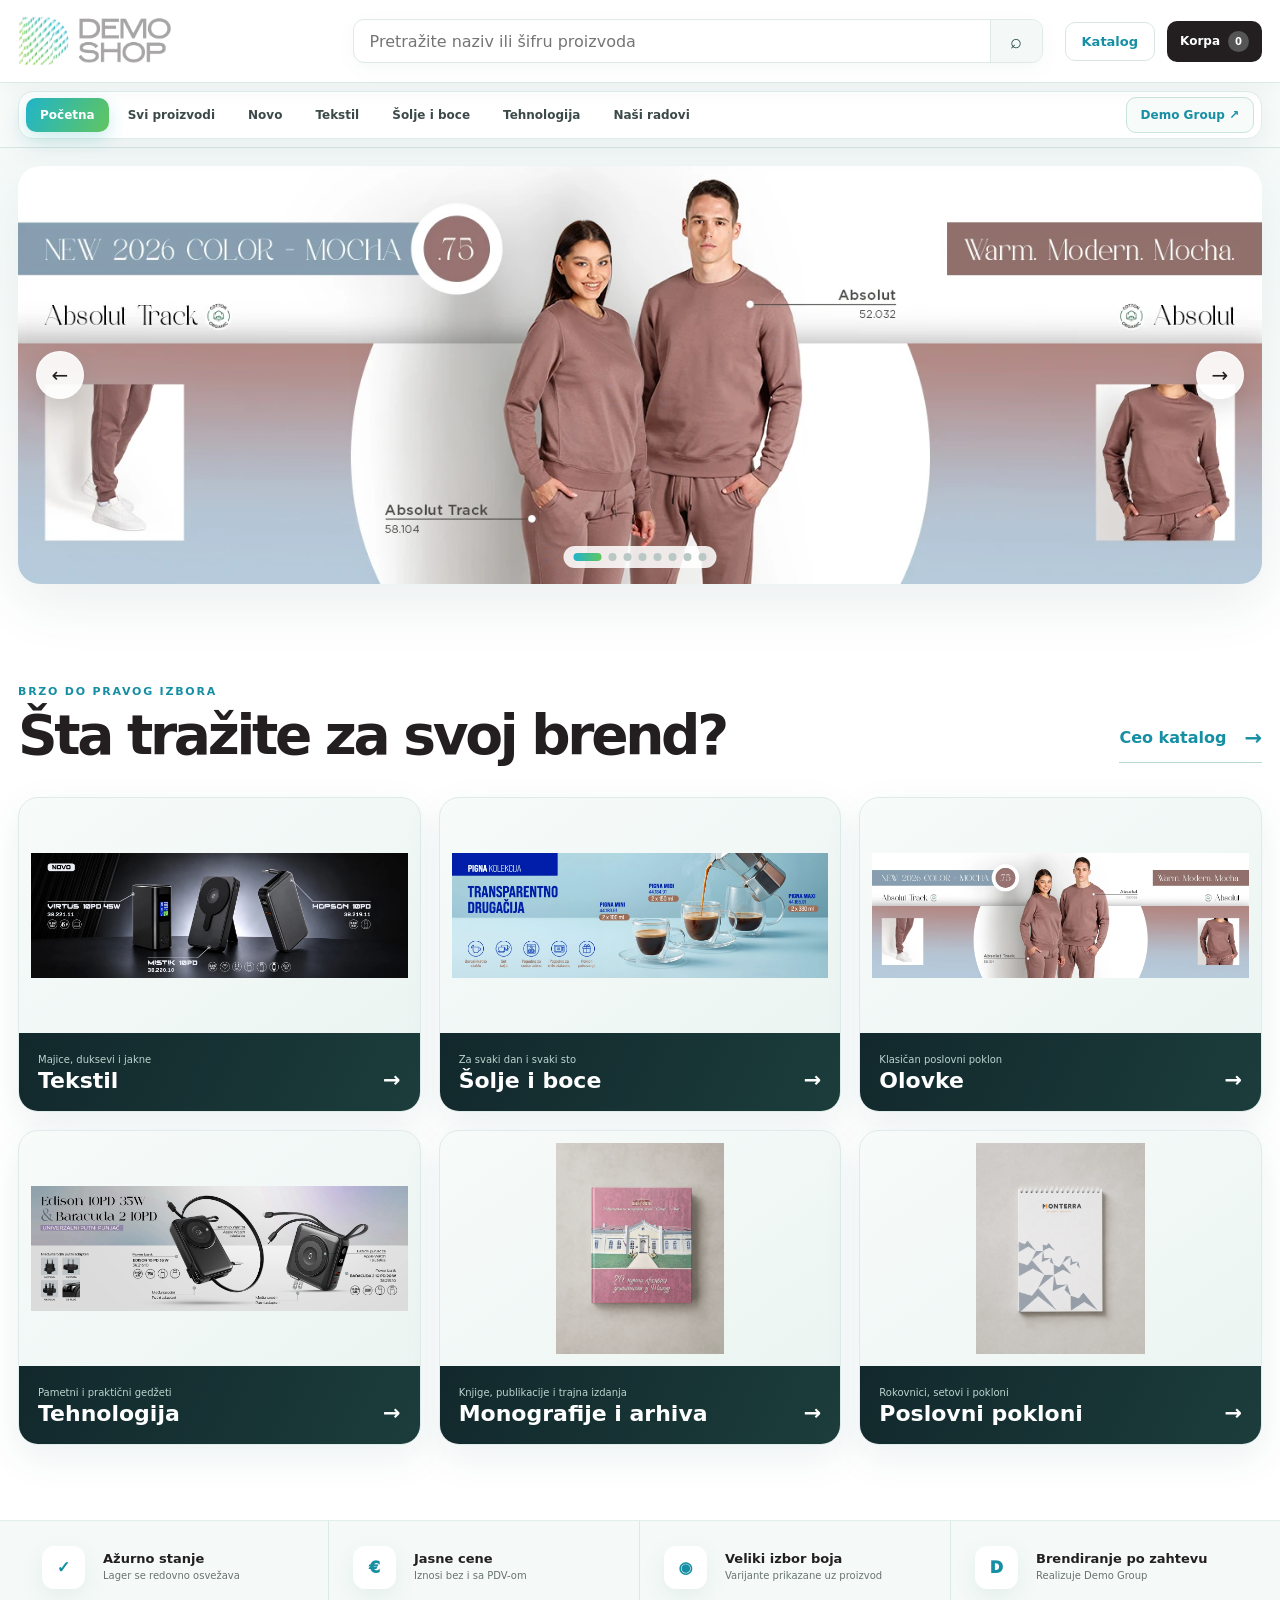
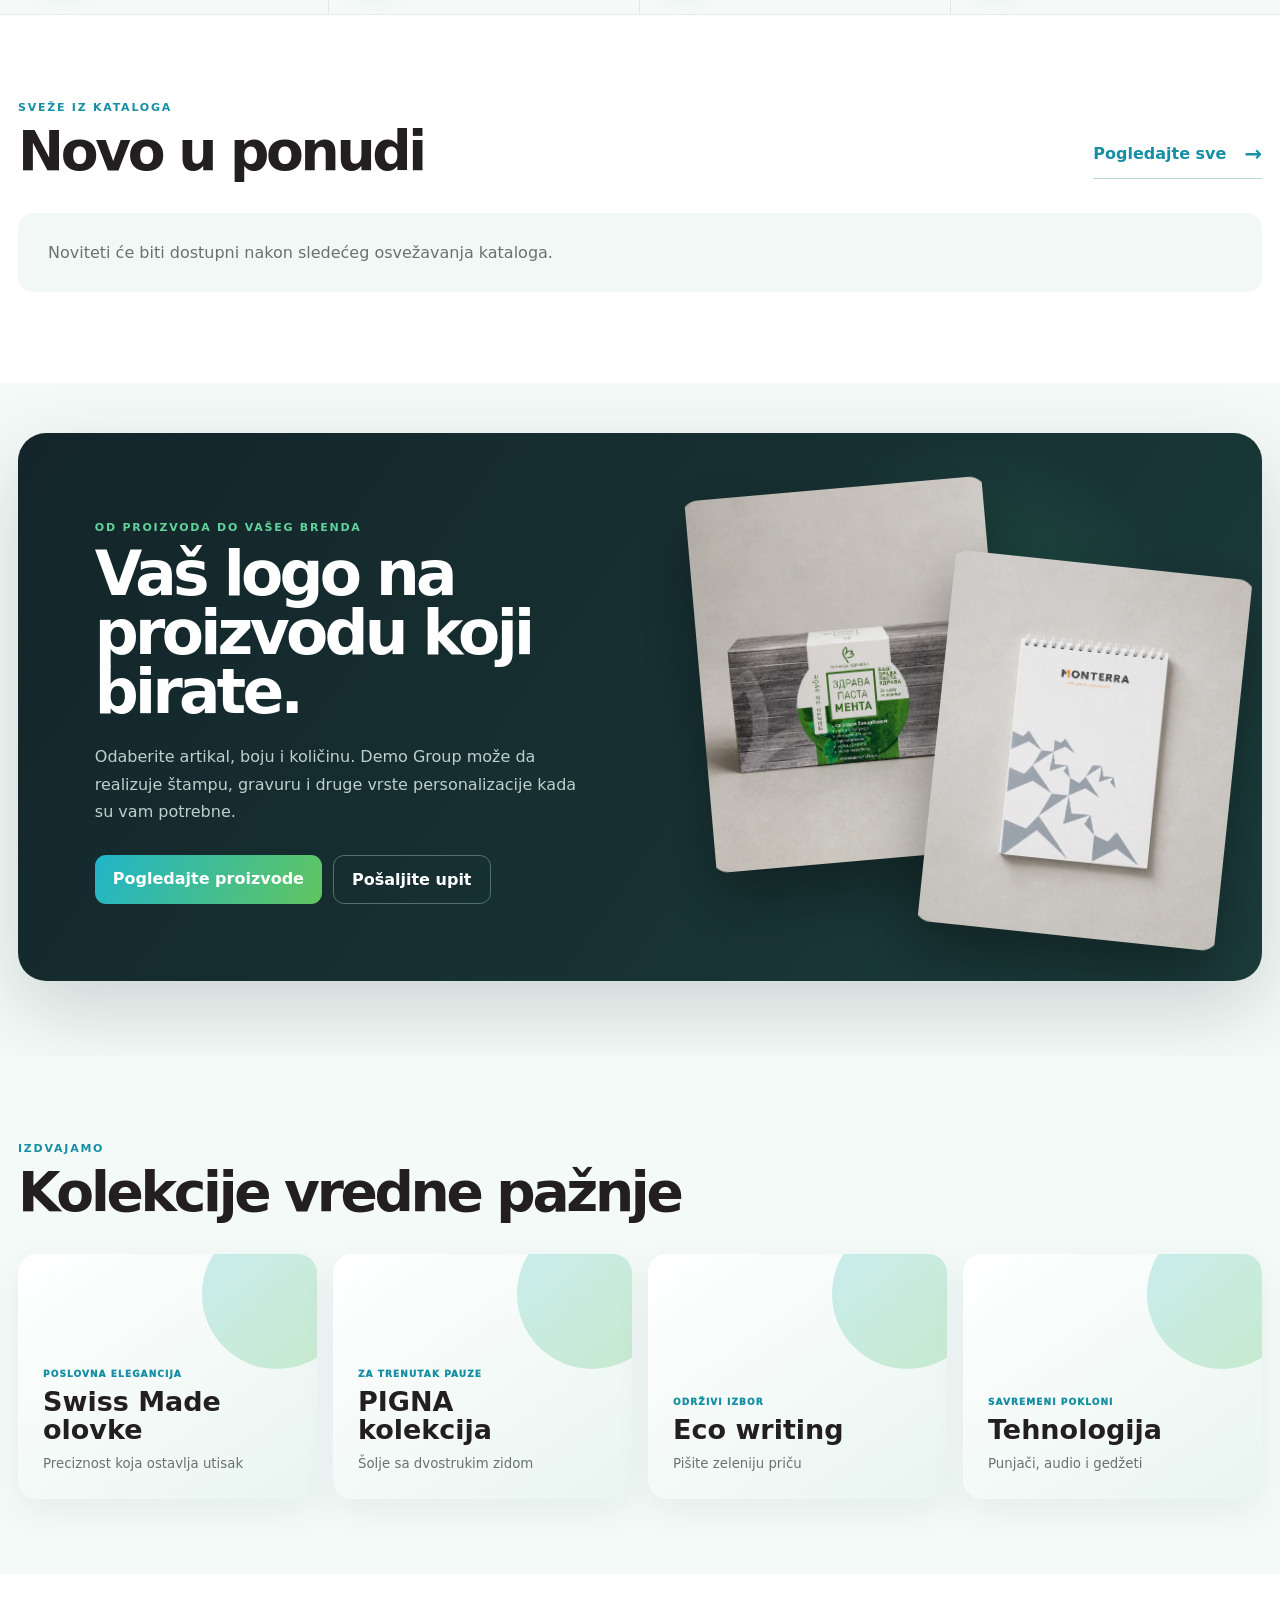
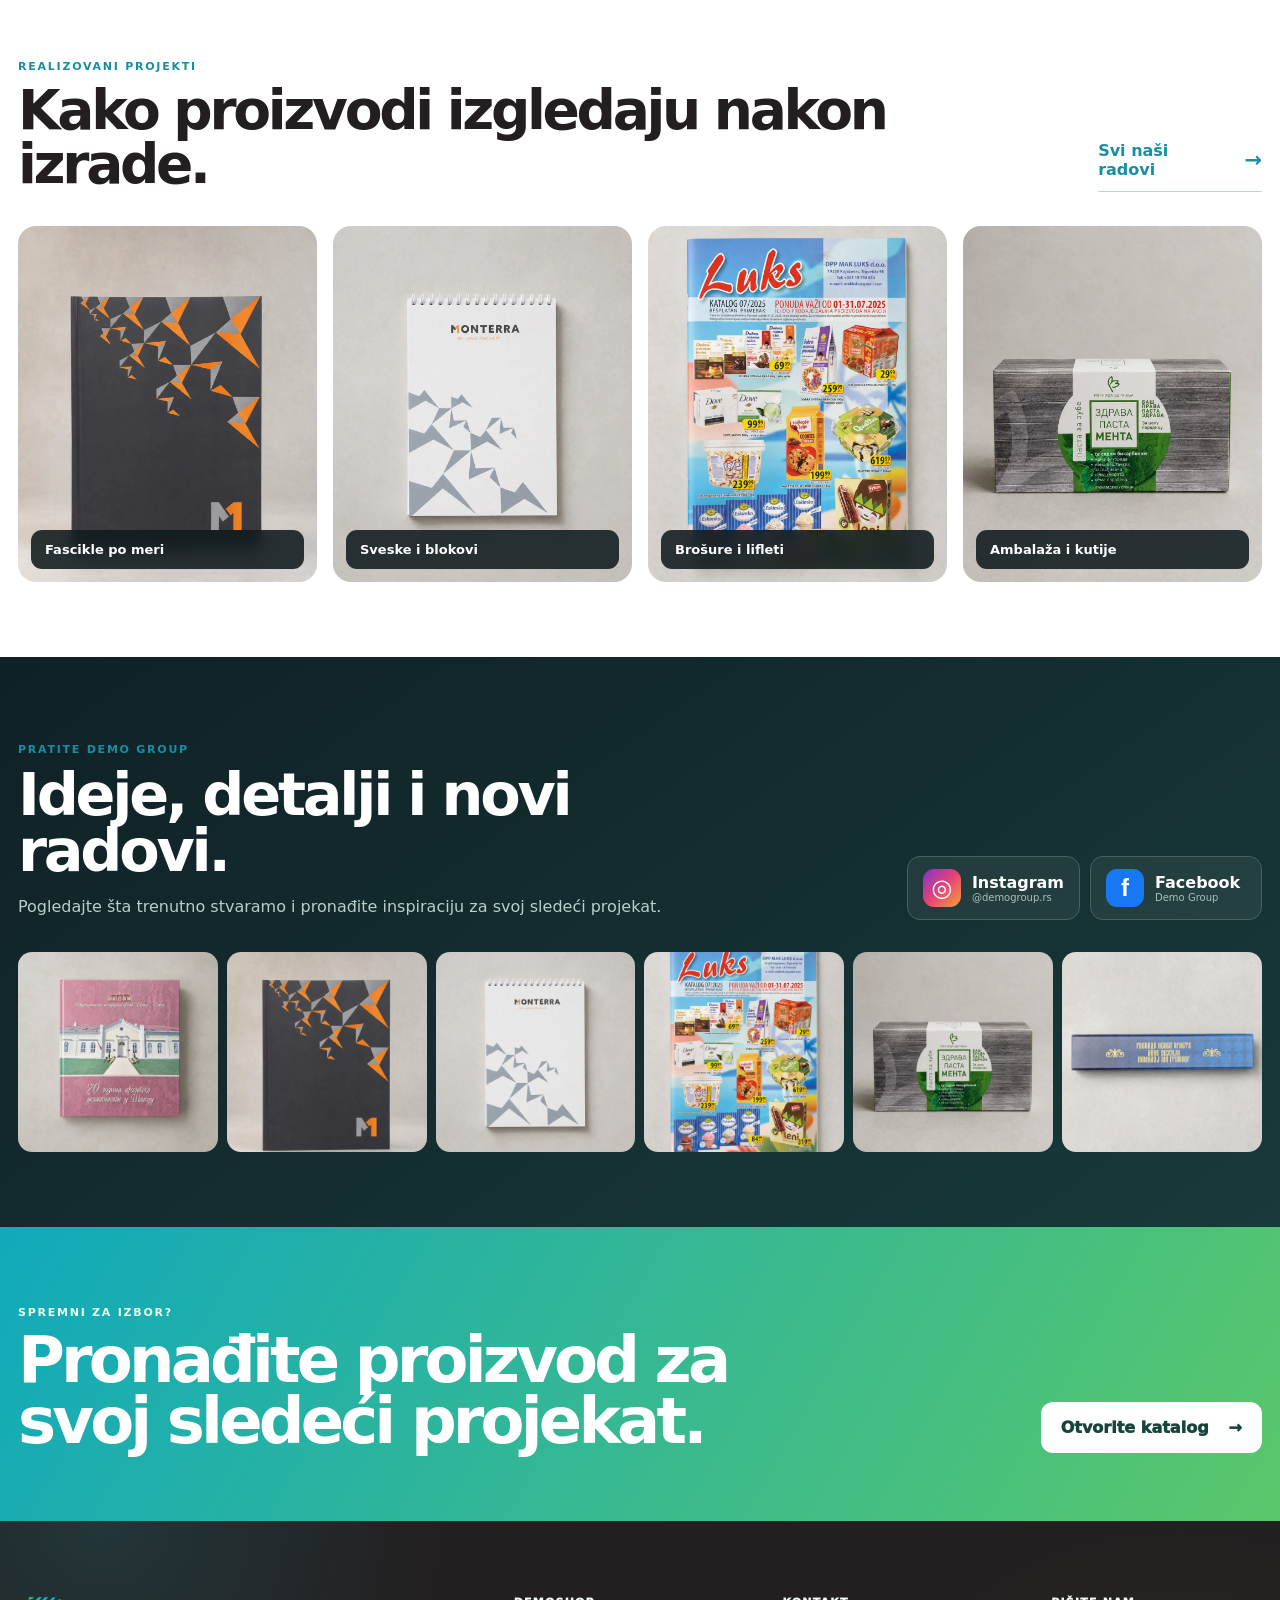
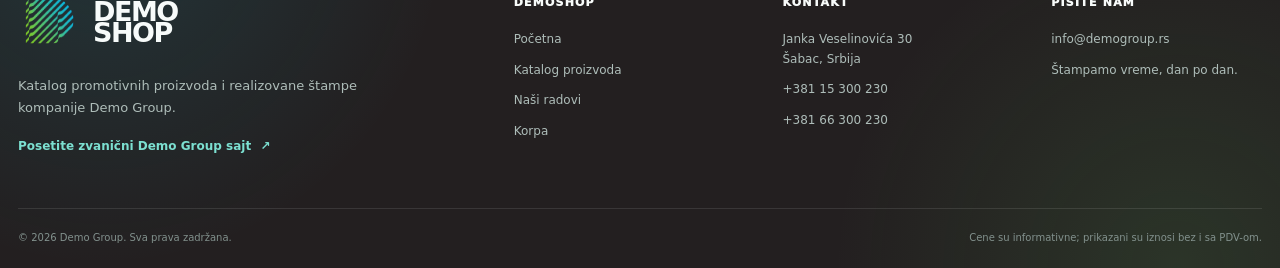
==== commit 5f011c54: "Add files via upload" ====
--- a/index.html
+++ b/index.html
@@ -14,10 +14,10 @@
   <title>DemoShop | Sve za vaš brend</title>
   <link rel="preconnect" href="https://demo-group-api.marko-demogroup.workers.dev">
   <link rel="icon" type="image/png" href="assets/brand/favicon.png">
-  <link rel="stylesheet" href="style.css?v=77">
-  <link rel="stylesheet" href="home.css?v=77">
+  <link rel="stylesheet" href="style.css?v=78">
+  <link rel="stylesheet" href="home.css?v=78">
 </head>
-<body class="home-page" data-demoshop-build="77">
+<body class="home-page" data-demoshop-build="78">
   <header class="site-header home-header">
     <div class="header-inner">
       <a class="brand" href="index.html" aria-label="DemoShop početna"><img class="brand-logo" src="assets/brand/demoshop-logo.png" alt="DemoShop"></a>
@@ -72,7 +72,7 @@
           <a class="home-category-card" href="katalog.html?category=KS"><img src="assets/banners/hero-10.webp" alt="Šolje i boce"><span><small>Za svaki dan i svaki sto</small><strong>Šolje i boce</strong><b>→</b></span></a>
           <a class="home-category-card" href="katalog.html?category=OL"><img src="assets/banners/hero-01.webp" alt="Olovke"><span><small>Klasičan poslovni poklon</small><strong>Olovke</strong><b>→</b></span></a>
           <a class="home-category-card" href="katalog.html?category=TE"><img src="assets/banners/hero-09.webp" alt="Tehnologija"><span><small>Pametni i praktični gedžeti</small><strong>Tehnologija</strong><b>→</b></span></a>
-          <a class="home-category-card" href="katalog.html?category=TP"><img src="assets/banners/hero-11.webp" alt="Torbe i putovanje"><span><small>Za posao, put i promociju</small><strong>Torbe i putovanje</strong><b>→</b></span></a>
+          <a class="home-category-card" href="radovi.html?category=knjige"><img src="assets/radovi/demo-group/demo-group-093008.webp" alt="Monografija istorijskog arhiva"><span><small>Knjige, publikacije i trajna izdanja</small><strong>Monografije i arhiva</strong><b>→</b></span></a>
           <a class="home-category-card" href="katalog.html?category=RK"><img src="assets/radovi/demo-group/demo-group-094026.webp" alt="Poslovni pokloni"><span><small>Rokovnici, setovi i pokloni</small><strong>Poslovni pokloni</strong><b>→</b></span></a>
         </div>
       </div>
@@ -125,6 +125,23 @@
       </div>
     </section>
 
+    <section class="home-social-section section-pad" aria-labelledby="homeSocialTitle">
+      <div class="container">
+        <div class="home-social-heading">
+          <div><p class="eyebrow">PRATITE DEMO GROUP</p><h2 id="homeSocialTitle">Ideje, detalji i novi radovi.</h2><p>Pogledajte šta trenutno stvaramo i pronađite inspiraciju za svoj sledeći projekat.</p></div>
+          <div class="home-social-actions"><a class="instagram" href="https://www.instagram.com/demogroup.rs/" target="_blank" rel="noopener" aria-label="Demo Group na Instagramu"><b>◎</b><span>Instagram<small>@demogroup.rs</small></span></a><a class="facebook" href="https://www.facebook.com/demogroup.rs" target="_blank" rel="noopener" aria-label="Demo Group na Facebooku"><b>f</b><span>Facebook<small>Demo Group</small></span></a></div>
+        </div>
+        <div class="home-social-grid">
+          <a href="https://www.instagram.com/demogroup.rs/" target="_blank" rel="noopener"><img src="assets/radovi/demo-group/demo-group-093008.webp" alt="Monografija istorijskog arhiva" loading="lazy"><span>◎</span></a>
+          <a href="https://www.instagram.com/demogroup.rs/" target="_blank" rel="noopener"><img src="assets/radovi/demo-group/demo-group-093210.webp" alt="Brendirana fascikla" loading="lazy"><span>◎</span></a>
+          <a href="https://www.instagram.com/demogroup.rs/" target="_blank" rel="noopener"><img src="assets/radovi/demo-group/demo-group-094026.webp" alt="Brendirani poslovni blok" loading="lazy"><span>◎</span></a>
+          <a href="https://www.instagram.com/demogroup.rs/" target="_blank" rel="noopener"><img src="assets/radovi/demo-group/demo-group-094424.webp" alt="Štampani promotivni materijal" loading="lazy"><span>◎</span></a>
+          <a href="https://www.instagram.com/demogroup.rs/" target="_blank" rel="noopener"><img src="assets/radovi/demo-group/demo-group-094539.webp" alt="Brendirana ambalaža" loading="lazy"><span>◎</span></a>
+          <a href="https://www.instagram.com/demogroup.rs/" target="_blank" rel="noopener"><img src="assets/radovi/demo-group/demo-group-094733.webp" alt="Realizovan Demo Group proizvod" loading="lazy"><span>◎</span></a>
+        </div>
+      </div>
+    </section>
+
     <section class="home-final-cta"><div class="container"><div><p class="eyebrow">SPREMNI ZA IZBOR?</p><h2>Pronađite proizvod za svoj sledeći projekat.</h2></div><a href="katalog.html">Otvorite katalog <span>→</span></a></div></section>
   </main>
 
@@ -138,6 +155,6 @@
     <div class="container footer-bottom"><span>© 2026 Demo Group. Sva prava zadržana.</span><span>Cene su informativne; prikazani su iznosi bez i sa PDV-om.</span></div>
   </footer>
   <script src="cart-store.js?v=71"></script>
-  <script src="home.js?v=77"></script>
+  <script src="home.js?v=78"></script>
 </body>
 </html>
--- a/home.css
+++ b/home.css
@@ -1,9 +1,9 @@
 .home-page{background:#fff;color:var(--ink)}
 .home-header .header-inner{height:82px}.home-header .header-actions{display:flex;align-items:center;gap:12px}.home-catalog-link{padding:11px 16px;border:1px solid #d8e7e3;border-radius:10px;color:var(--brand-teal-dark);font-size:13px;font-weight:900}
-.home-nav{position:sticky;top:82px;z-index:45;border-bottom:1px solid #e3efec;background:rgba(255,255,255,.96);backdrop-filter:blur(12px)}.home-nav-inner{display:flex;align-items:center;gap:29px;min-height:52px}.home-nav a{font-size:12px;font-weight:850;white-space:nowrap}.home-nav a:hover,.home-nav a.active{color:var(--brand-teal-dark)}.home-group-link{margin-left:auto;padding:9px 13px;border:1px solid #c7e4de;border-radius:9px}
+.home-nav{position:sticky;top:82px;z-index:45;padding:8px 0;border-bottom:1px solid rgba(205,227,221,.8);background:rgba(247,251,250,.94);backdrop-filter:blur(16px)}.home-nav-inner{display:flex;align-items:center;gap:5px;min-height:44px;padding:5px 7px;border:1px solid #e0ece9;border-radius:15px;background:#fff;box-shadow:0 9px 28px rgba(20,70,64,.07)}.home-nav a{padding:10px 14px;border-radius:10px;color:#3b4948;font-size:12px;font-weight:850;white-space:nowrap;transition:.2s}.home-nav a:hover{background:#edf8f5;color:var(--brand-teal-dark)}.home-nav a.active{background:linear-gradient(115deg,var(--brand-teal),var(--brand-green));color:#fff;box-shadow:0 7px 18px rgba(26,173,174,.22)}.home-group-link{margin-left:auto!important;border:1px solid #c7e4de!important;background:#f7fbfa;color:var(--brand-teal-dark)!important}
 .home-hero{padding:18px 0 28px;background:linear-gradient(180deg,#f5faf9,#fff)}.home-hero-carousel{position:relative;overflow:hidden;border-radius:22px;background:#edf5f3;box-shadow:0 20px 55px rgba(30,92,83,.09)}.home-hero-viewport{position:relative;aspect-ratio:1280/430}.home-hero-slide{position:absolute;inset:0;opacity:0;visibility:hidden;transition:opacity .5s ease}.home-hero-slide.active{opacity:1;visibility:visible}.home-hero-slide img{width:100%;height:100%;object-fit:cover}.home-hero-arrow{position:absolute;z-index:3;top:50%;display:grid;place-items:center;width:48px;height:48px;border:1px solid rgba(255,255,255,.75);border-radius:50%;background:rgba(255,255,255,.9);color:var(--ink);font-size:20px;box-shadow:0 10px 25px rgba(0,0,0,.12);transform:translateY(-50%);cursor:pointer}.home-hero-prev{left:18px}.home-hero-next{right:18px}.home-hero-arrow:hover{background:var(--brand-teal);color:#fff}.home-hero-dots{position:absolute;z-index:3;left:50%;bottom:16px;display:flex;gap:7px;padding:7px 10px;border-radius:999px;background:rgba(255,255,255,.86);transform:translateX(-50%)}.home-hero-dots button{width:8px;height:8px;padding:0;border:0;border-radius:999px;background:#b9c8c5;cursor:pointer;transition:.2s}.home-hero-dots button.active{width:28px;background:linear-gradient(90deg,var(--brand-teal),var(--brand-green))}
 .section-pad{padding:75px 0}.home-section-heading{display:flex;align-items:end;justify-content:space-between;gap:36px;margin-bottom:34px}.home-section-heading h1,.home-section-heading h2{margin:4px 0 0;font-size:clamp(36px,4.3vw,62px);line-height:.98;letter-spacing:-.06em}.home-section-heading>a{display:inline-flex;align-items:center;gap:18px;padding:12px 0;border-bottom:1px solid #b8d9d2;color:var(--brand-teal-dark);font-weight:900}.home-section-heading>a span{font-size:21px}
-.home-category-section{padding-top:62px}.home-category-grid{display:grid;grid-template-columns:repeat(3,minmax(0,1fr));gap:18px}.home-category-card{position:relative;min-height:285px;overflow:hidden;border-radius:20px;background:#eaf4f1;box-shadow:0 13px 38px rgba(30,92,83,.08)}.home-category-card:after{content:"";position:absolute;inset:38% 0 0;background:linear-gradient(transparent,rgba(4,18,21,.92))}.home-category-card img{width:100%;height:100%;min-height:285px;object-fit:cover;transition:transform .5s}.home-category-card:hover img{transform:scale(1.04)}.home-category-card>span{position:absolute;z-index:2;left:22px;right:18px;bottom:19px;display:grid;grid-template-columns:1fr auto;color:#fff}.home-category-card small{grid-column:1/-1;color:#c7ded8;font-size:11px}.home-category-card strong{margin-top:5px;font-size:25px}.home-category-card b{align-self:end;font-size:22px}
+.home-category-section{padding-top:62px}.home-category-grid{display:grid;grid-template-columns:repeat(3,minmax(0,1fr));gap:18px}.home-category-card{position:relative;display:grid;grid-template-rows:minmax(205px,1fr) 80px;min-height:315px;overflow:hidden;border:1px solid #dfebe8;border-radius:20px;background:linear-gradient(145deg,#f7fbfa,#eaf4f1);box-shadow:0 13px 38px rgba(30,92,83,.08);transition:.3s}.home-category-card:hover{transform:translateY(-4px);box-shadow:0 22px 45px rgba(30,92,83,.13)}.home-category-card:after{content:none}.home-category-card img{display:block;width:100%;height:100%;min-height:0;padding:12px;object-fit:contain;object-position:center;transition:transform .4s}.home-category-card:hover img{transform:scale(1.025)}.home-category-card>span{position:relative;z-index:2;display:grid;grid-template-columns:1fr auto;align-content:center;padding:13px 19px;background:linear-gradient(115deg,#12282c,#1c3d3c);color:#fff}.home-category-card small{grid-column:1/-1;color:#bcd4cf;font-size:10px}.home-category-card strong{margin-top:4px;font-size:22px;line-height:1.05}.home-category-card b{align-self:end;font-size:21px}
 .home-trust{border-top:1px solid #e1eeea;border-bottom:1px solid #e1eeea;background:#f5faf8}.home-trust-grid{display:grid;grid-template-columns:repeat(4,1fr)}.home-trust article{display:grid;grid-template-columns:48px 1fr;gap:13px;align-items:center;padding:25px 24px;border-right:1px solid #dceae6}.home-trust article:last-child{border:0}.home-trust article>span{display:grid;place-items:center;width:43px;height:43px;border-radius:12px;background:#fff;color:var(--brand-teal-dark);font-weight:950;box-shadow:0 8px 24px rgba(30,92,83,.08)}.home-trust article div{display:grid;gap:3px}.home-trust strong{font-size:13px}.home-trust small{color:var(--muted);font-size:10px;line-height:1.4}
 .home-new-section{background:#fff}.home-new-message{padding:30px;border-radius:15px;background:#f2f8f6;color:var(--muted)}.home-product-grid{display:grid;grid-template-columns:repeat(4,minmax(0,1fr));gap:18px}.home-product-card{overflow:hidden;border:1px solid #dfe9e6;border-radius:18px;background:#fff;box-shadow:0 12px 35px rgba(30,92,83,.055);transition:.25s}.home-product-card:hover{transform:translateY(-5px);box-shadow:0 22px 45px rgba(30,92,83,.11)}.home-product-media{position:relative;display:grid;place-items:center;aspect-ratio:1;background:#f5f8f7}.home-product-media>span{position:absolute;z-index:2;top:12px;left:12px;padding:6px 9px;border-radius:999px;background:linear-gradient(115deg,var(--brand-teal),var(--brand-green));color:#fff;font-size:9px;font-weight:950}.home-product-media img{width:100%;height:100%;padding:14px;object-fit:contain}.home-product-media.no-image:after{content:"Slika uskoro";color:var(--muted);font-size:12px}.home-product-media.no-image img{display:none}.home-product-card>div{position:relative;padding:18px}.home-product-card small{color:var(--brand-teal-dark);font-size:9px;font-weight:900}.home-product-card h3{min-height:45px;margin:7px 38px 4px 0;font-size:19px;line-height:1.15}.home-product-card p{margin:0;color:var(--muted);font-size:11px}.home-product-card strong{display:block;margin-top:13px;font-size:18px}.home-product-link{position:absolute;right:16px;bottom:16px;display:grid;place-items:center;width:36px;height:36px;border-radius:50%;background:#edf8f5;color:var(--brand-teal-dark);font-size:20px}
 .home-branding-section{padding-top:50px;background:#f4faf8}.home-branding-card{display:grid;grid-template-columns:1.05fr .95fr;min-height:480px;overflow:hidden;border-radius:28px;background:linear-gradient(125deg,#13252a,#1b3b3a);color:#fff;box-shadow:0 28px 80px rgba(19,52,51,.18)}.home-branding-card>div:first-child{align-self:center;padding:clamp(36px,6vw,78px)}.home-branding-card .eyebrow{color:#61d29a}.home-branding-card h2{max-width:650px;margin:9px 0 22px;font-size:clamp(39px,4.8vw,67px);line-height:.96;letter-spacing:-.06em}.home-branding-card p:not(.eyebrow){max-width:620px;color:#bdd0cc;font-size:16px;line-height:1.7}.home-branding-actions{display:flex;gap:11px;margin-top:30px}.home-branding-actions a{padding:14px 18px;border-radius:11px;background:linear-gradient(115deg,var(--brand-teal),var(--brand-green));font-weight:900}.home-branding-actions a:last-child{border:1px solid #52706e;background:transparent}.home-branding-visual{position:relative;min-height:430px;background:radial-gradient(circle at 50% 42%,rgba(68,207,145,.22),transparent 52%)}.home-branding-visual img{position:absolute;width:52%;height:68%;object-fit:contain;border-radius:18px;filter:drop-shadow(0 25px 30px rgba(0,0,0,.34))}.home-branding-visual img:first-child{left:4%;top:10%;transform:rotate(-5deg)}.home-branding-visual img:last-child{right:4%;bottom:8%;transform:rotate(6deg)}
@@ -12,3 +12,9 @@
 .home-final-cta{padding:68px 0;background:linear-gradient(120deg,#11a9bb,#5ac76a);color:#fff}.home-final-cta>.container{display:flex;align-items:end;justify-content:space-between;gap:35px}.home-final-cta .eyebrow{color:#e8fff2}.home-final-cta h2{max-width:780px;margin:7px 0 0;font-size:clamp(38px,5vw,68px);line-height:.96;letter-spacing:-.06em}.home-final-cta a{display:inline-flex;align-items:center;gap:20px;padding:16px 20px;border-radius:12px;background:#fff;color:#17443d;font-weight:950;white-space:nowrap}
 @media(max-width:1050px){.home-nav-inner{gap:18px;overflow-x:auto}.home-category-grid{grid-template-columns:repeat(2,1fr)}.home-trust-grid{grid-template-columns:repeat(2,1fr)}.home-trust article:nth-child(2){border-right:0}.home-trust article:nth-child(-n+2){border-bottom:1px solid #dceae6}.home-product-grid{grid-template-columns:repeat(3,1fr)}.home-collection-grid{grid-template-columns:repeat(2,1fr)}.home-branding-card{grid-template-columns:1fr}.home-branding-visual{min-height:380px}.home-work-grid{grid-template-columns:repeat(2,1fr)}}
 @media(max-width:700px){.home-header .header-inner{height:auto;min-height:76px;flex-wrap:wrap;padding:10px 0}.home-header .header-search{order:3;width:100%;flex-basis:100%}.home-header .home-catalog-link{display:none}.home-nav{top:126px}.home-nav-inner{min-height:46px}.home-nav a{font-size:11px}.home-hero{padding-top:10px}.home-hero>.container{width:calc(100% - 20px)}.home-hero-carousel{border-radius:14px}.home-hero-viewport{aspect-ratio:9/8}.home-hero-slide img{object-fit:cover}.home-hero-arrow{width:38px;height:38px}.home-hero-prev{left:8px}.home-hero-next{right:8px}.home-hero-dots{bottom:9px}.section-pad{padding:52px 0}.home-section-heading{align-items:flex-start;flex-direction:column;gap:15px;margin-bottom:25px}.home-section-heading h1,.home-section-heading h2{font-size:38px}.home-category-grid{grid-template-columns:repeat(2,minmax(0,1fr));gap:10px}.home-category-card,.home-category-card img{min-height:220px}.home-category-card>span{left:15px;bottom:14px}.home-category-card small{font-size:9px}.home-category-card strong{font-size:19px}.home-trust-grid{grid-template-columns:1fr}.home-trust article{border-right:0;border-bottom:1px solid #dceae6!important}.home-trust article:last-child{border-bottom:0!important}.home-product-grid{display:flex;overflow-x:auto;gap:12px;padding-bottom:12px;scroll-snap-type:x mandatory}.home-product-card{flex:0 0 min(78vw,285px);scroll-snap-align:start}.home-branding-card{border-radius:20px}.home-branding-actions{flex-direction:column}.home-branding-actions a{text-align:center}.home-branding-visual{min-height:300px}.home-collection-grid{grid-template-columns:1fr}.home-collection-grid a{min-height:190px}.home-work-grid{grid-template-columns:repeat(2,1fr);gap:10px}.home-final-cta>.container{align-items:flex-start;flex-direction:column}.home-final-cta a{width:100%;justify-content:center}}
+
+.home-product-media.no-image{background:#eef7f4 url("assets/brand/demoshop-icon-transparent-v59.png") center 42%/74px auto no-repeat}.home-product-media.no-image:after{content:"Fotografija trenutno nije dostupna";align-self:end;margin-bottom:27px;color:#657a76;font-size:11px}.home-social-section{background:linear-gradient(145deg,#102126,#183a39);color:#fff}.home-social-heading{display:flex;align-items:end;justify-content:space-between;gap:45px;margin-bottom:32px}.home-social-heading h2{max-width:700px;margin:6px 0 14px;font-size:clamp(38px,4.6vw,65px);line-height:.96;letter-spacing:-.055em}.home-social-heading>div>p:last-child{max-width:650px;margin:0;color:#b8cfca;line-height:1.65}.home-social-actions{display:flex;gap:10px}.home-social-actions>a{display:flex;align-items:center;gap:11px;min-width:172px;padding:12px 15px;border:1px solid #45635f;border-radius:13px;background:rgba(255,255,255,.06);transition:.25s}.home-social-actions>a:hover{transform:translateY(-3px);background:rgba(255,255,255,.12)}.home-social-actions b{display:grid;place-items:center;width:38px;height:38px;border-radius:11px;color:#fff;font-size:24px}.home-social-actions .instagram b{background:linear-gradient(135deg,#7b35c8,#e64476,#f4a035)}.home-social-actions .facebook b{background:#1877f2;font-family:Arial;font-weight:900}.home-social-actions span{display:grid;font-weight:900}.home-social-actions small{color:#a9c1bc;font-size:10px;font-weight:500}.home-social-grid{display:grid;grid-template-columns:repeat(6,1fr);gap:9px}.home-social-grid a{position:relative;overflow:hidden;aspect-ratio:1;border-radius:14px;background:#263b3c}.home-social-grid img{width:100%;height:100%;object-fit:cover;transition:.35s}.home-social-grid span{position:absolute;right:10px;top:9px;display:grid;place-items:center;width:31px;height:31px;border-radius:9px;background:rgba(10,17,20,.68);font-size:19px;opacity:0;transform:translateY(-5px);transition:.25s}.home-social-grid a:hover img{transform:scale(1.045)}.home-social-grid a:hover span{opacity:1;transform:none}
+@media(max-width:1050px){.home-social-heading{align-items:flex-start;flex-direction:column}.home-social-grid{grid-template-columns:repeat(3,1fr)}}
+@media(max-width:700px){.home-nav{padding:5px 0}.home-nav-inner{gap:4px;padding:4px;border-radius:12px}.home-nav a{padding:9px 11px}.home-category-card{grid-template-rows:150px 78px;min-height:228px}.home-category-card img{min-height:0!important;padding:8px}.home-category-card>span{left:auto;bottom:auto;padding:11px 13px}.home-category-card strong{font-size:17px}.home-social-actions{width:100%;flex-direction:column}.home-social-actions>a{width:100%}.home-social-grid{grid-template-columns:repeat(2,1fr);gap:7px}.home-social-grid span{opacity:1;transform:none}.home-social-heading h2{font-size:38px}}
+.home-category-card{grid-template-rows:235px 80px;height:315px}
+@media(max-width:700px){.home-category-card{grid-template-rows:150px 78px;height:228px;min-height:228px}}
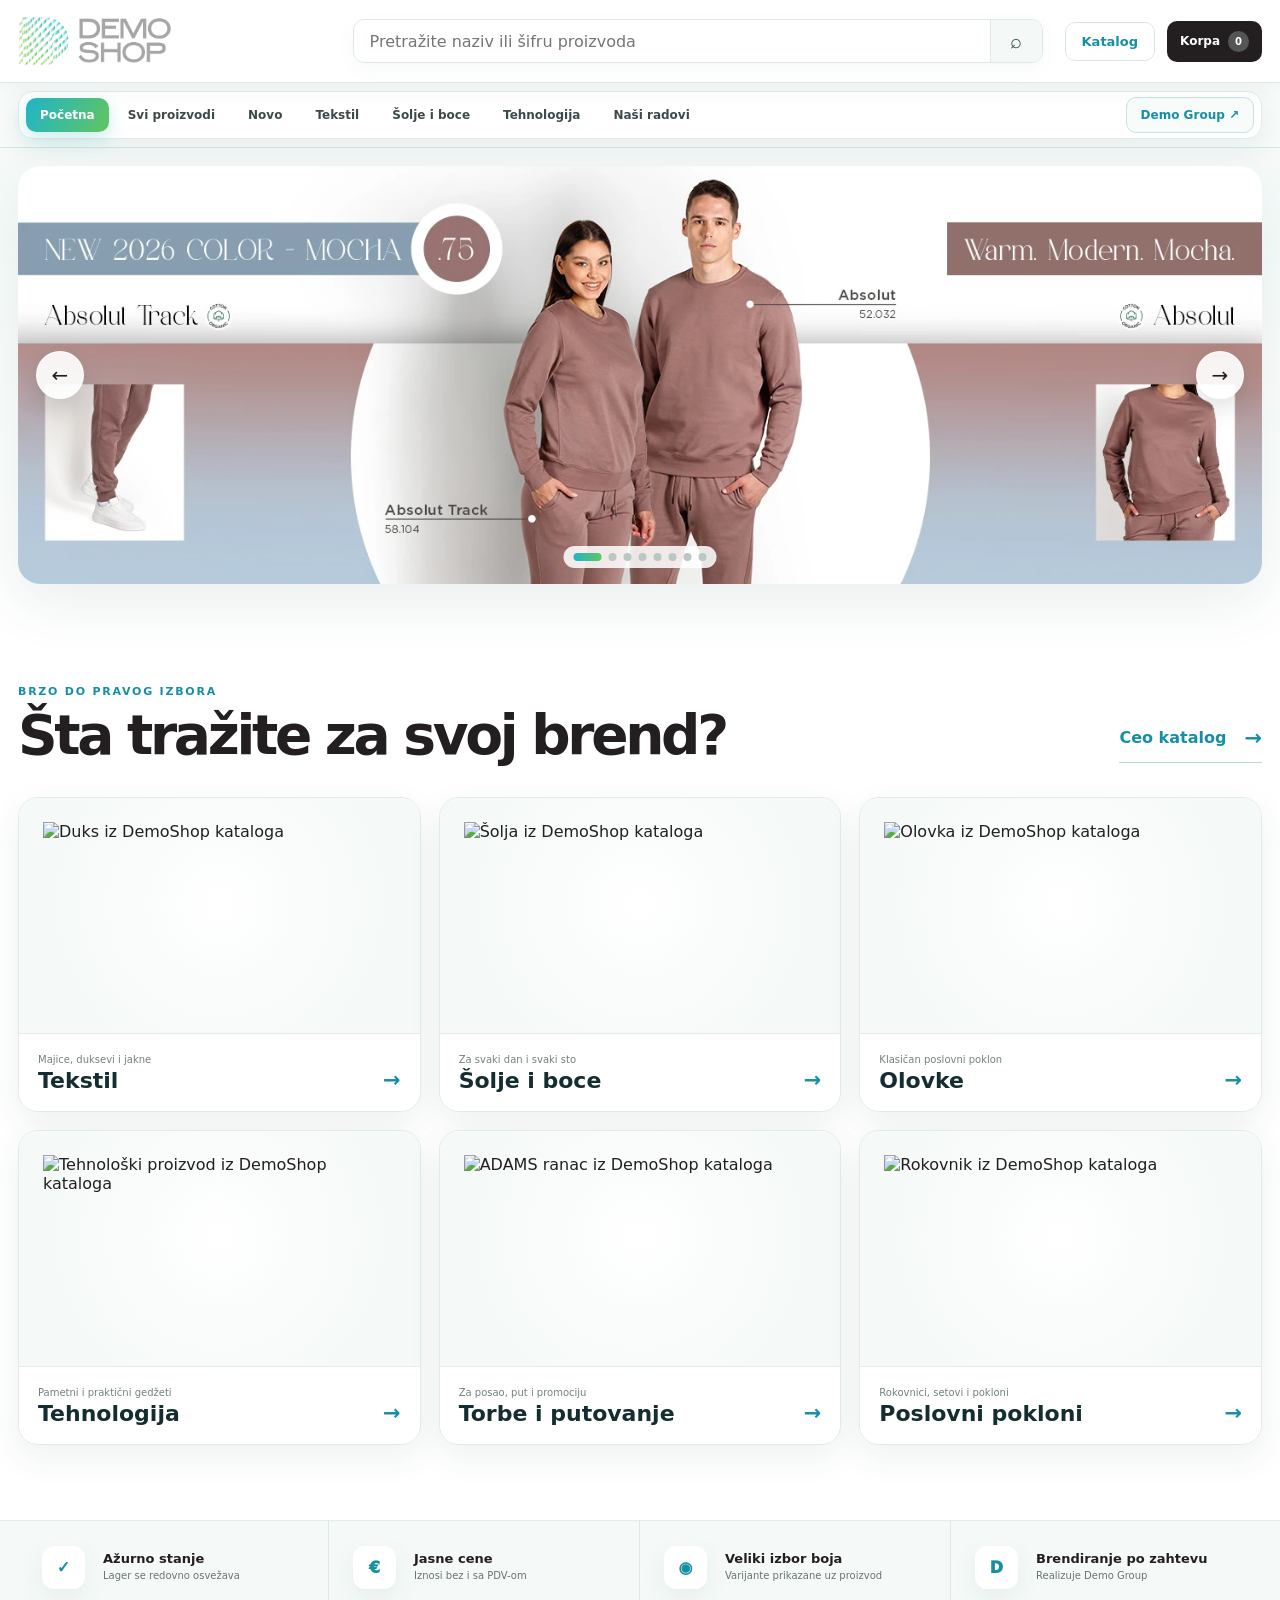
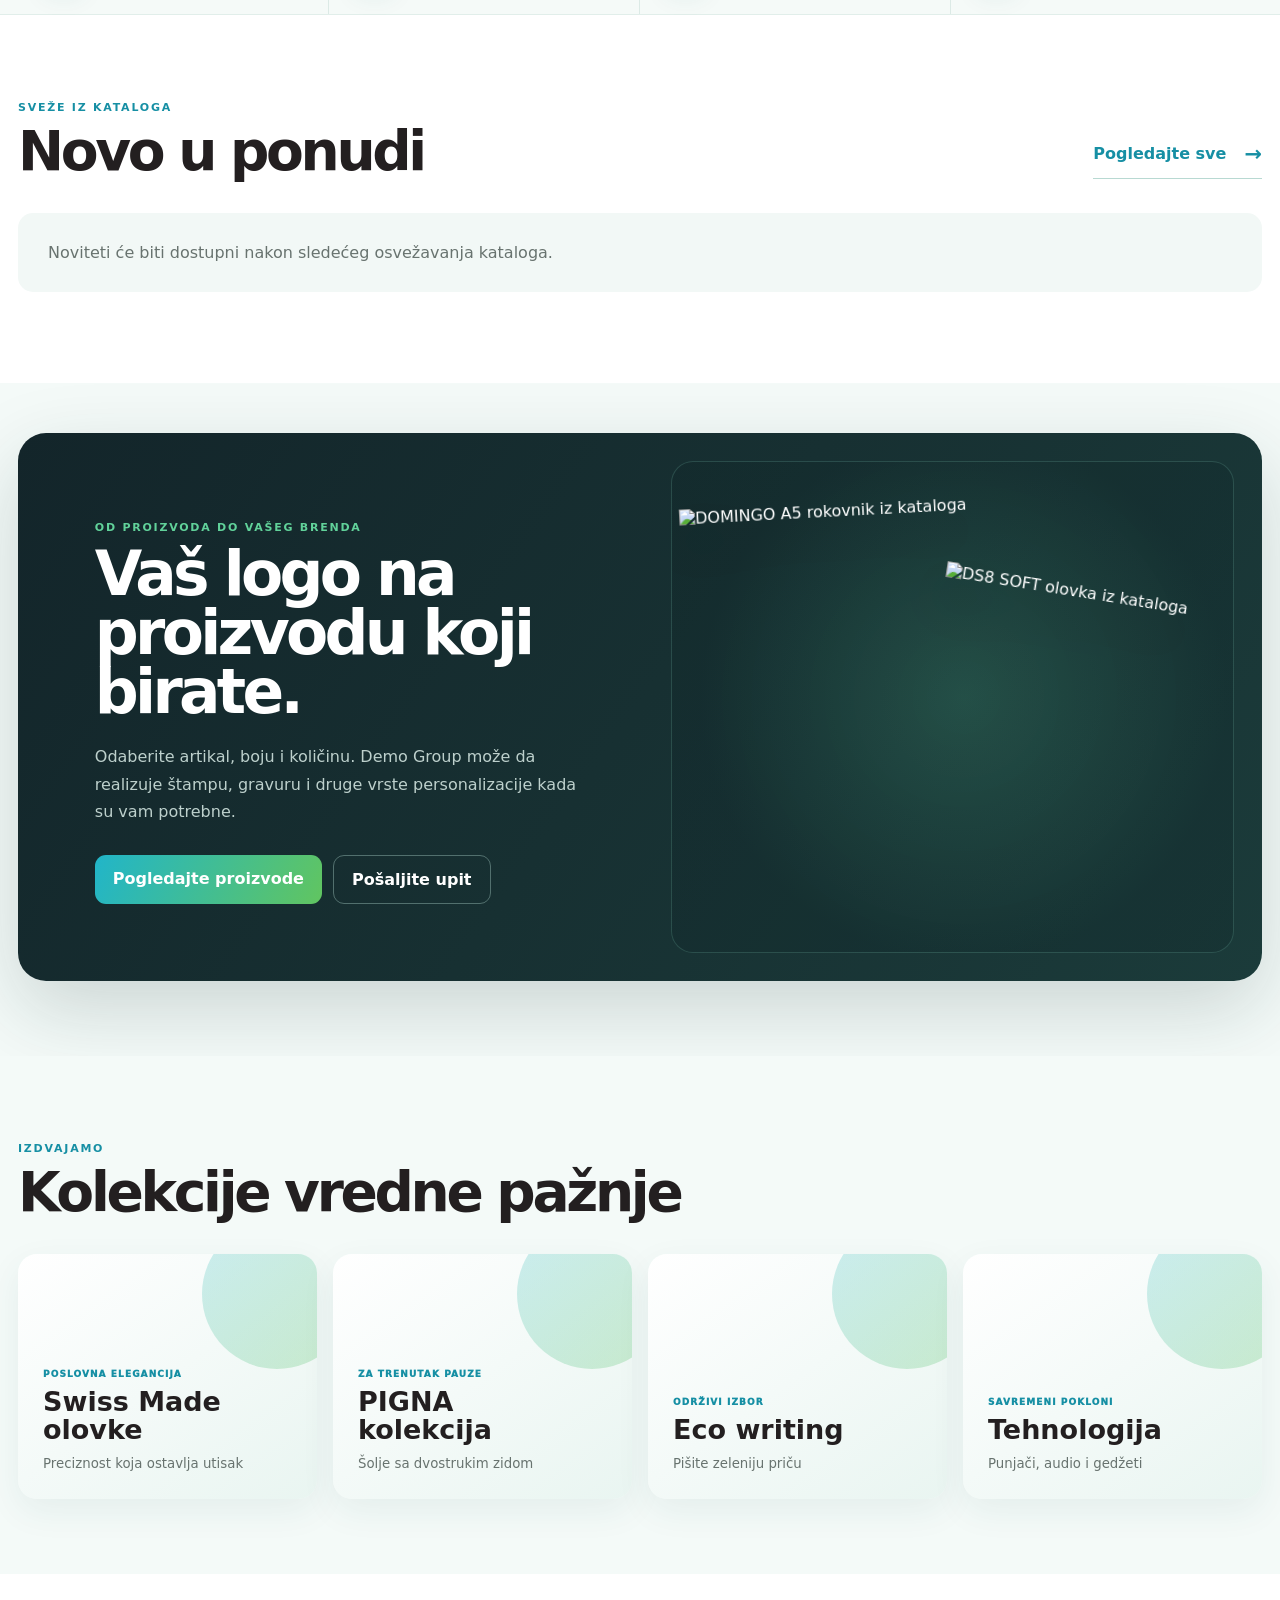
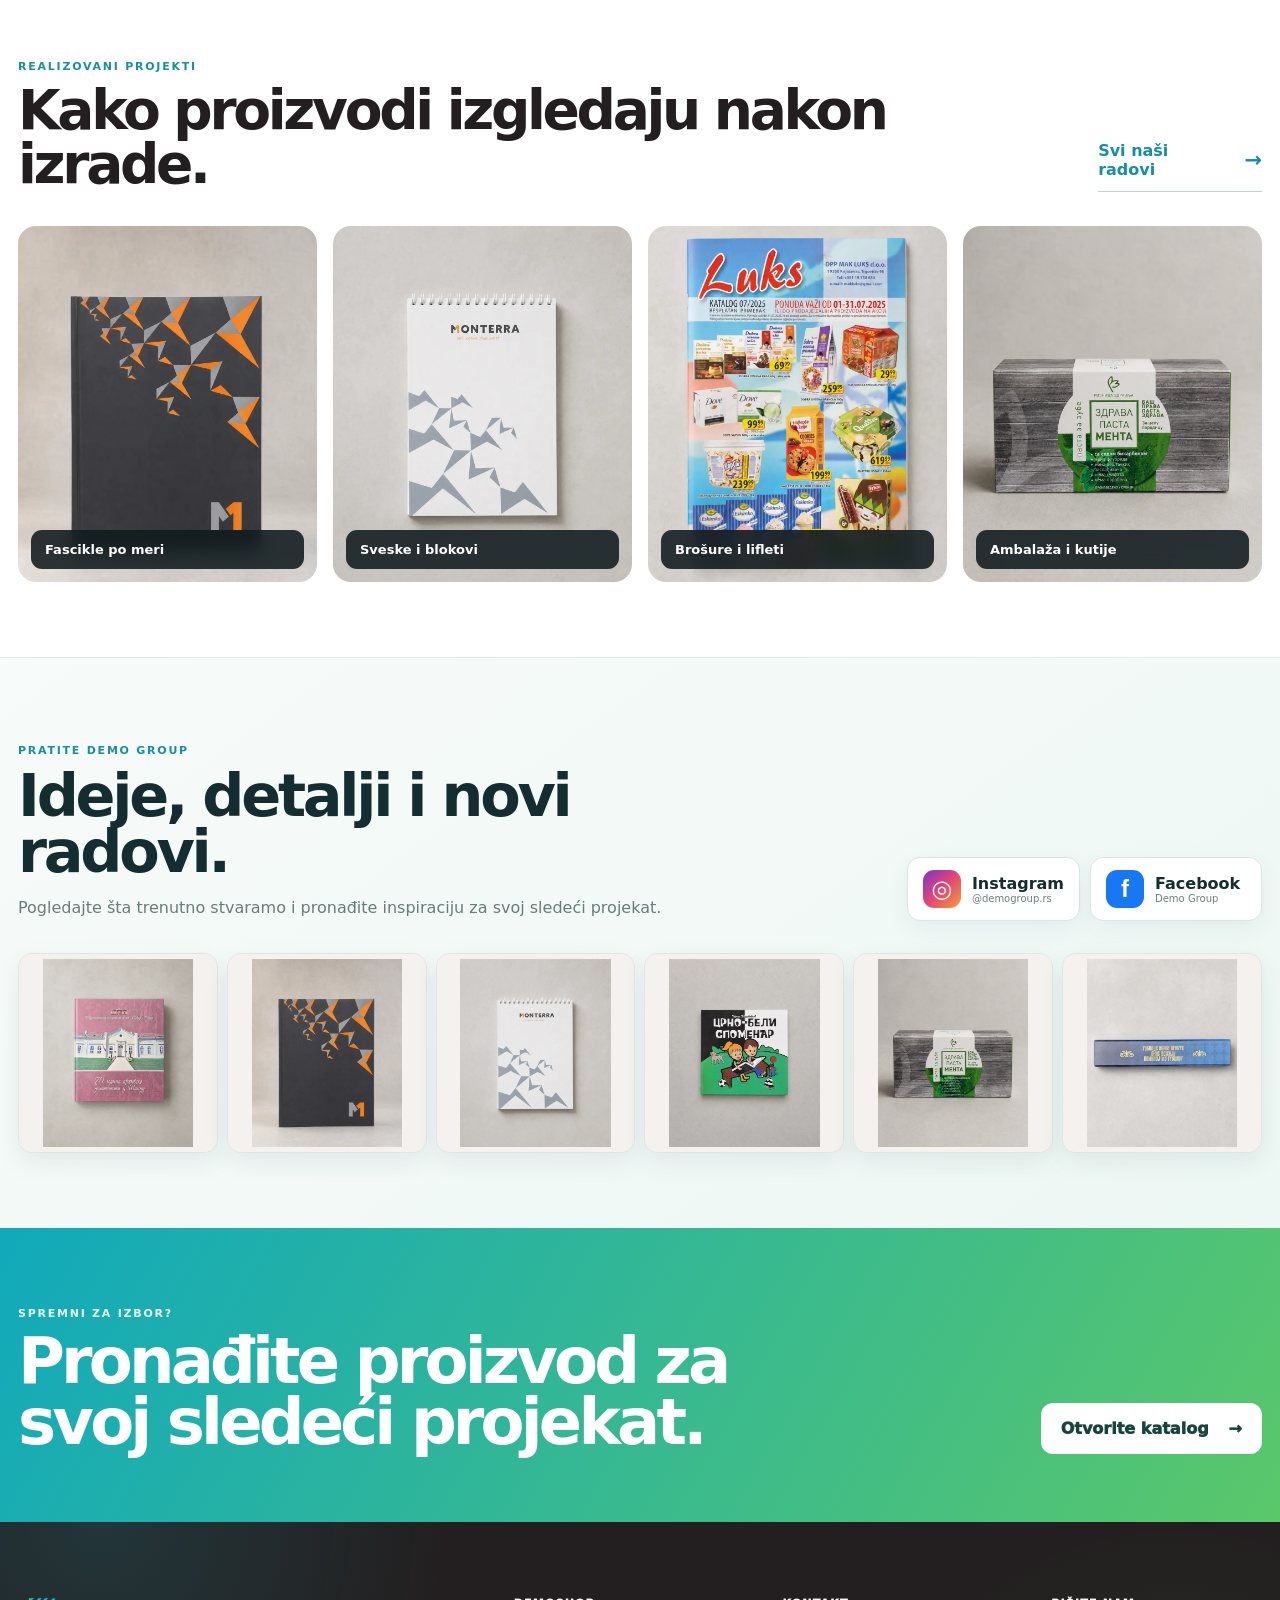
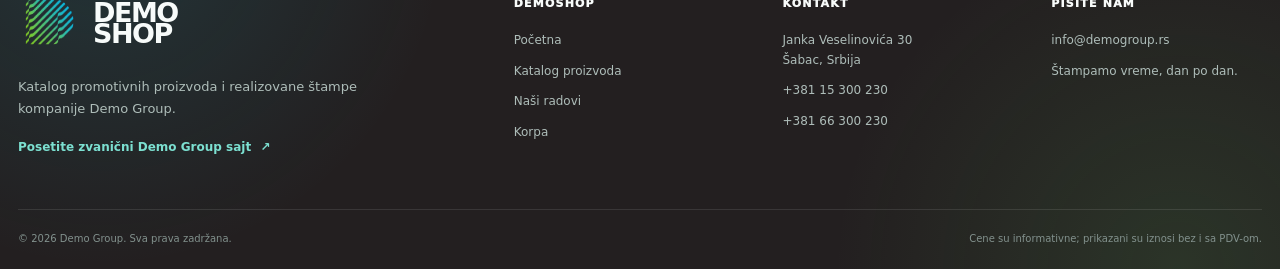
==== commit ed03479b: "Add files via upload" ====
--- a/index.html
+++ b/index.html
@@ -14,10 +14,10 @@
   <title>DemoShop | Sve za vaš brend</title>
   <link rel="preconnect" href="https://demo-group-api.marko-demogroup.workers.dev">
   <link rel="icon" type="image/png" href="assets/brand/favicon.png">
-  <link rel="stylesheet" href="style.css?v=78">
-  <link rel="stylesheet" href="home.css?v=78">
+  <link rel="stylesheet" href="style.css?v=79">
+  <link rel="stylesheet" href="home.css?v=79">
 </head>
-<body class="home-page" data-demoshop-build="78">
+<body class="home-page" data-demoshop-build="79">
   <header class="site-header home-header">
     <div class="header-inner">
       <a class="brand" href="index.html" aria-label="DemoShop početna"><img class="brand-logo" src="assets/brand/demoshop-logo.png" alt="DemoShop"></a>
@@ -68,12 +68,12 @@
       <div class="container">
         <div class="home-section-heading"><div><p class="eyebrow">BRZO DO PRAVOG IZBORA</p><h1 id="homeCategoriesTitle">Šta tražite za svoj brend?</h1></div><a href="katalog.html">Ceo katalog <span>→</span></a></div>
         <div class="home-category-grid">
-          <a class="home-category-card" href="katalog.html?category=TX"><img src="assets/banners/hero-02.webp" alt="Tekstil"><span><small>Majice, duksevi i jakne</small><strong>Tekstil</strong><b>→</b></span></a>
-          <a class="home-category-card" href="katalog.html?category=KS"><img src="assets/banners/hero-10.webp" alt="Šolje i boce"><span><small>Za svaki dan i svaki sto</small><strong>Šolje i boce</strong><b>→</b></span></a>
-          <a class="home-category-card" href="katalog.html?category=OL"><img src="assets/banners/hero-01.webp" alt="Olovke"><span><small>Klasičan poslovni poklon</small><strong>Olovke</strong><b>→</b></span></a>
-          <a class="home-category-card" href="katalog.html?category=TE"><img src="assets/banners/hero-09.webp" alt="Tehnologija"><span><small>Pametni i praktični gedžeti</small><strong>Tehnologija</strong><b>→</b></span></a>
-          <a class="home-category-card" href="radovi.html?category=knjige"><img src="assets/radovi/demo-group/demo-group-093008.webp" alt="Monografija istorijskog arhiva"><span><small>Knjige, publikacije i trajna izdanja</small><strong>Monografije i arhiva</strong><b>→</b></span></a>
-          <a class="home-category-card" href="katalog.html?category=RK"><img src="assets/radovi/demo-group/demo-group-094026.webp" alt="Poslovni pokloni"><span><small>Rokovnici, setovi i pokloni</small><strong>Poslovni pokloni</strong><b>→</b></span></a>
+          <a class="home-category-card" href="katalog.html?category=TX"><img src="https://apiv2.promosolution.services/content/ModelItem/52032_000.webp" alt="Duks iz DemoShop kataloga"><span><small>Majice, duksevi i jakne</small><strong>Tekstil</strong><b>→</b></span></a>
+          <a class="home-category-card" href="katalog.html?category=KS"><img src="https://apiv2.promosolution.services/content/ModelItem/44184_000.webp" alt="Šolja iz DemoShop kataloga"><span><small>Za svaki dan i svaki sto</small><strong>Šolje i boce</strong><b>→</b></span></a>
+          <a class="home-category-card" href="katalog.html?category=OL"><img src="https://apiv2.promosolution.services/content/ModelItem/10222_000.webp" alt="Olovka iz DemoShop kataloga"><span><small>Klasičan poslovni poklon</small><strong>Olovke</strong><b>→</b></span></a>
+          <a class="home-category-card" href="katalog.html?category=TE"><img src="https://apiv2.promosolution.services/content/ModelItem/38208_000.webp" alt="Tehnološki proizvod iz DemoShop kataloga"><span><small>Pametni i praktični gedžeti</small><strong>Tehnologija</strong><b>→</b></span></a>
+          <a class="home-category-card" href="katalog.html?category=TP"><img src="https://apiv2.promosolution.services/content/ModelItem/34584_000.webp" alt="ADAMS ranac iz DemoShop kataloga"><span><small>Za posao, put i promociju</small><strong>Torbe i putovanje</strong><b>→</b></span></a>
+          <a class="home-category-card" href="katalog.html?category=RK"><img src="https://apiv2.promosolution.services/content/ModelItem/34799_000.webp" alt="Rokovnik iz DemoShop kataloga"><span><small>Rokovnici, setovi i pokloni</small><strong>Poslovni pokloni</strong><b>→</b></span></a>
         </div>
       </div>
     </section>
@@ -95,10 +95,10 @@
       </div>
     </section>
 
-    <section class="home-branding-section section-pad">
+    <section id="branding" class="home-branding-section section-pad">
       <div class="container home-branding-card">
-        <div><p class="eyebrow">OD PROIZVODA DO VAŠEG BRENDA</p><h2>Vaš logo na proizvodu koji birate.</h2><p>Odaberite artikal, boju i količinu. Demo Group može da realizuje štampu, gravuru i druge vrste personalizacije kada su vam potrebne.</p><div class="home-branding-actions"><a href="katalog.html">Pogledajte proizvode</a><a href="cart.html">Pošaljite upit</a></div></div>
-        <div class="home-branding-visual"><img src="assets/radovi/demo-group/demo-group-094539.webp" alt="Primer brendirane ambalaže" loading="lazy"><img src="assets/radovi/demo-group/demo-group-094026.webp" alt="Primer brendiranog rokovnika" loading="lazy"></div>
+        <div><p class="eyebrow">OD PROIZVODA DO VAŠEG BRENDA</p><h2>Vaš logo na proizvodu koji birate.</h2><p>Odaberite artikal, boju i količinu. Demo Group može da realizuje štampu, gravuru i druge vrste personalizacije kada su vam potrebne.</p><div class="home-branding-actions"><a href="katalog.html">Pogledajte proizvode</a><a href="https://demogroup.rs/#kontakt">Pošaljite upit</a></div></div>
+        <div class="home-branding-visual"><img src="https://apiv2.promosolution.services/content/ModelItem/34799_000.webp" alt="DOMINGO A5 rokovnik iz kataloga" loading="lazy"><img src="https://apiv2.promosolution.services/content/ModelItem/10222_000.webp" alt="DS8 SOFT olovka iz kataloga" loading="lazy"></div>
       </div>
     </section>
 
@@ -135,7 +135,7 @@
           <a href="https://www.instagram.com/demogroup.rs/" target="_blank" rel="noopener"><img src="assets/radovi/demo-group/demo-group-093008.webp" alt="Monografija istorijskog arhiva" loading="lazy"><span>◎</span></a>
           <a href="https://www.instagram.com/demogroup.rs/" target="_blank" rel="noopener"><img src="assets/radovi/demo-group/demo-group-093210.webp" alt="Brendirana fascikla" loading="lazy"><span>◎</span></a>
           <a href="https://www.instagram.com/demogroup.rs/" target="_blank" rel="noopener"><img src="assets/radovi/demo-group/demo-group-094026.webp" alt="Brendirani poslovni blok" loading="lazy"><span>◎</span></a>
-          <a href="https://www.instagram.com/demogroup.rs/" target="_blank" rel="noopener"><img src="assets/radovi/demo-group/demo-group-094424.webp" alt="Štampani promotivni materijal" loading="lazy"><span>◎</span></a>
+          <a href="https://www.instagram.com/demogroup.rs/" target="_blank" rel="noopener"><img src="assets/radovi/demo-group/demo-group-093048.webp" alt="Crno-beli spomenar" loading="lazy"><span>◎</span></a>
           <a href="https://www.instagram.com/demogroup.rs/" target="_blank" rel="noopener"><img src="assets/radovi/demo-group/demo-group-094539.webp" alt="Brendirana ambalaža" loading="lazy"><span>◎</span></a>
           <a href="https://www.instagram.com/demogroup.rs/" target="_blank" rel="noopener"><img src="assets/radovi/demo-group/demo-group-094733.webp" alt="Realizovan Demo Group proizvod" loading="lazy"><span>◎</span></a>
         </div>
@@ -155,6 +155,6 @@
     <div class="container footer-bottom"><span>© 2026 Demo Group. Sva prava zadržana.</span><span>Cene su informativne; prikazani su iznosi bez i sa PDV-om.</span></div>
   </footer>
   <script src="cart-store.js?v=71"></script>
-  <script src="home.js?v=78"></script>
+  <script src="home.js?v=79"></script>
 </body>
 </html>
--- a/home.css
+++ b/home.css
@@ -18,3 +18,10 @@
 @media(max-width:700px){.home-nav{padding:5px 0}.home-nav-inner{gap:4px;padding:4px;border-radius:12px}.home-nav a{padding:9px 11px}.home-category-card{grid-template-rows:150px 78px;min-height:228px}.home-category-card img{min-height:0!important;padding:8px}.home-category-card>span{left:auto;bottom:auto;padding:11px 13px}.home-category-card strong{font-size:17px}.home-social-actions{width:100%;flex-direction:column}.home-social-actions>a{width:100%}.home-social-grid{grid-template-columns:repeat(2,1fr);gap:7px}.home-social-grid span{opacity:1;transform:none}.home-social-heading h2{font-size:38px}}
 .home-category-card{grid-template-rows:235px 80px;height:315px}
 @media(max-width:700px){.home-category-card{grid-template-rows:150px 78px;height:228px;min-height:228px}}
+
+/* V79: svetlije kategorije i uredniji društveni blok */
+.home-category-card{border-color:#e2ebe9;background:#fff;box-shadow:0 12px 34px rgba(30,72,67,.075)}.home-category-card img{padding:24px;background:radial-gradient(circle at 50% 45%,#fff 0,#f5f9f8 72%)}.home-category-card>span{border-top:1px solid #e3ece9;background:#fff;color:#142d30}.home-category-card small{color:#70827f}.home-category-card b{color:var(--brand-teal-dark)}
+.home-branding-visual{margin:28px 28px 28px 0;overflow:hidden;border:1px solid rgba(130,204,187,.2);border-radius:22px;background:radial-gradient(circle at 52% 48%,rgba(89,203,154,.18),rgba(14,36,39,.25) 68%)}.home-branding-visual img{border-radius:0;filter:drop-shadow(0 24px 25px rgba(0,0,0,.34))}.home-branding-visual img:first-child{left:3%;top:8%;width:57%;height:82%;transform:rotate(-3deg)}.home-branding-visual img:last-child{right:-1%;bottom:5%;width:57%;height:70%;transform:rotate(9deg)}
+.home-social-section{border-top:1px solid #e1ece9;background:linear-gradient(145deg,#f7fbfa,#edf7f4);color:#142d30}.home-social-heading>div>p:last-child{color:#687d79}.home-social-actions>a{border-color:#d8e7e3;background:#fff;box-shadow:0 8px 24px rgba(24,74,67,.06)}.home-social-actions>a:hover{background:#fff;box-shadow:0 15px 30px rgba(24,74,67,.12)}.home-social-actions small{color:#6d817d}.home-social-grid a{border:1px solid #dae7e3;background:#f1f6f4;box-shadow:0 9px 26px rgba(25,70,64,.08)}.home-social-grid img{padding:5px;object-fit:contain;background:#f5f1ee}.home-social-grid span{color:#fff}
+@media(max-width:1050px){.home-branding-visual{margin:0 25px 25px;min-height:360px}}
+@media(max-width:700px){.home-category-card img{padding:12px}.home-branding-visual{min-height:285px;margin:0 13px 13px}.home-social-grid img{padding:3px}}
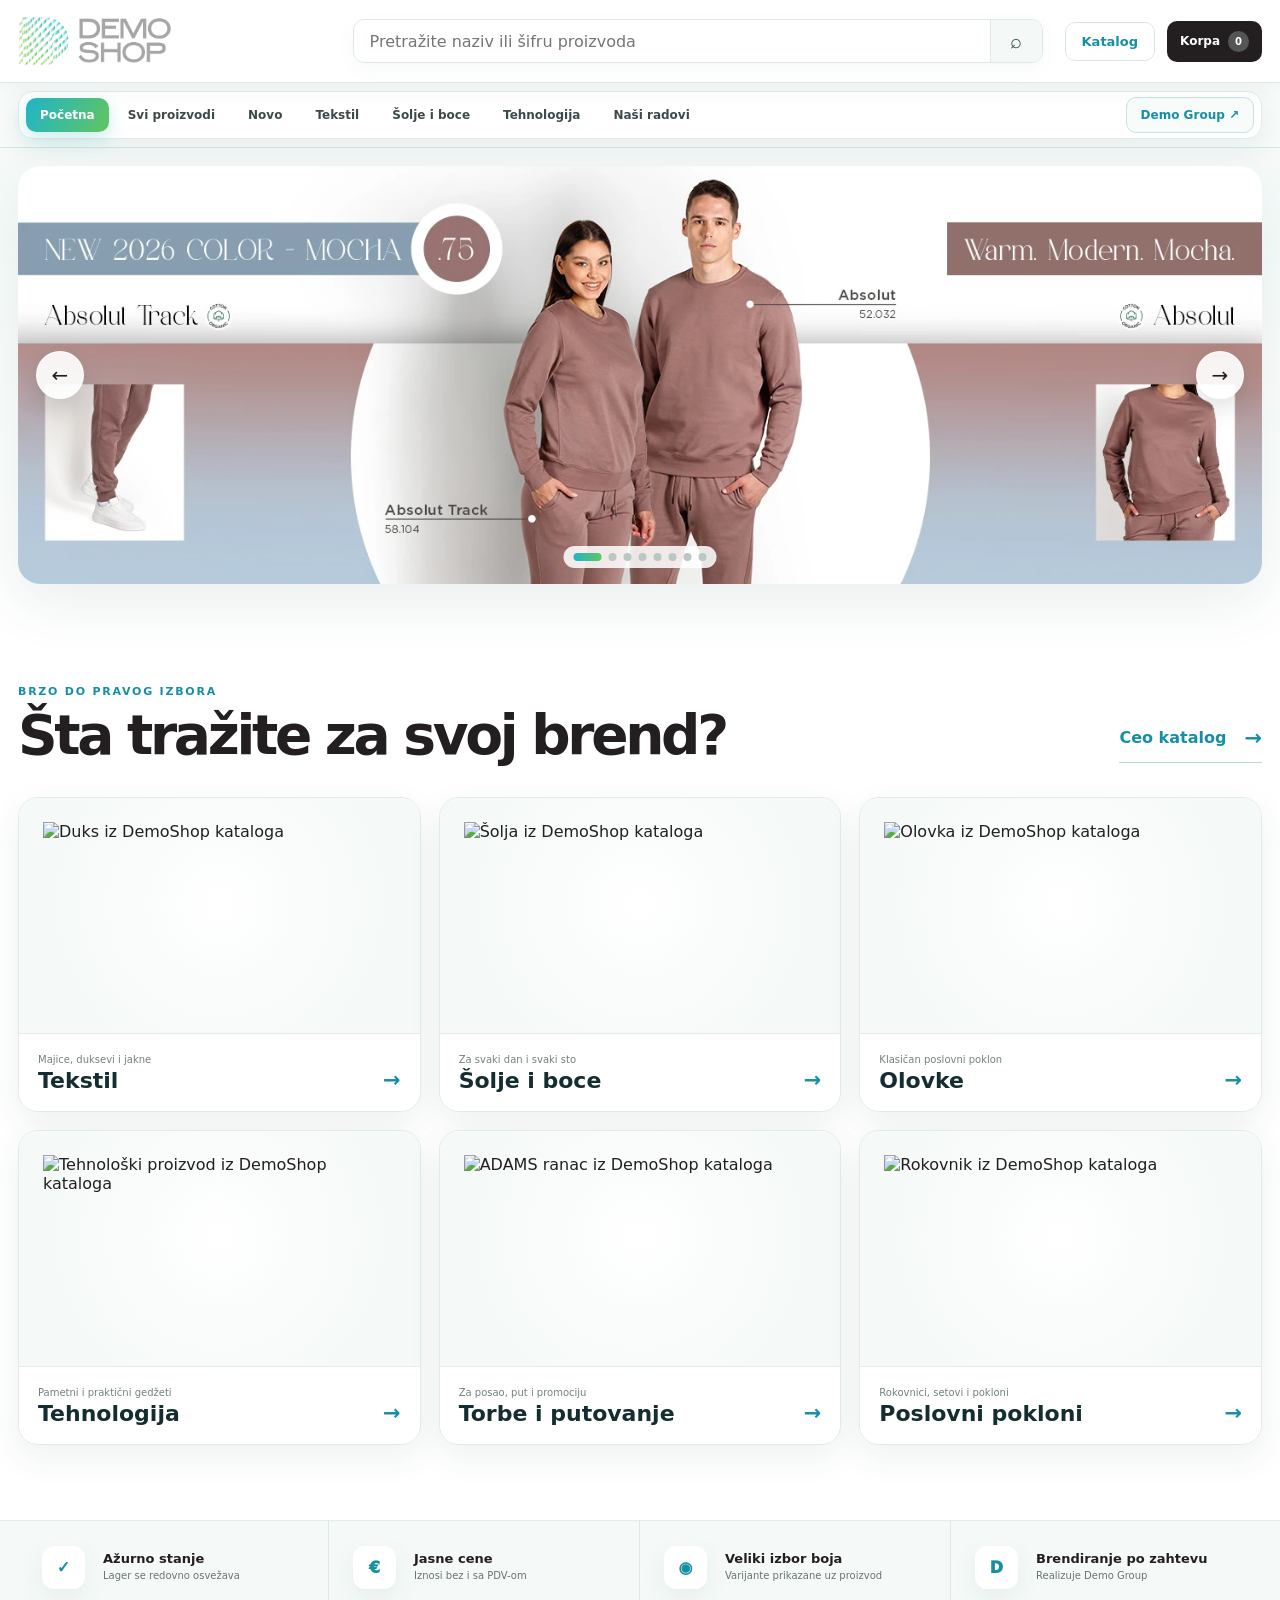
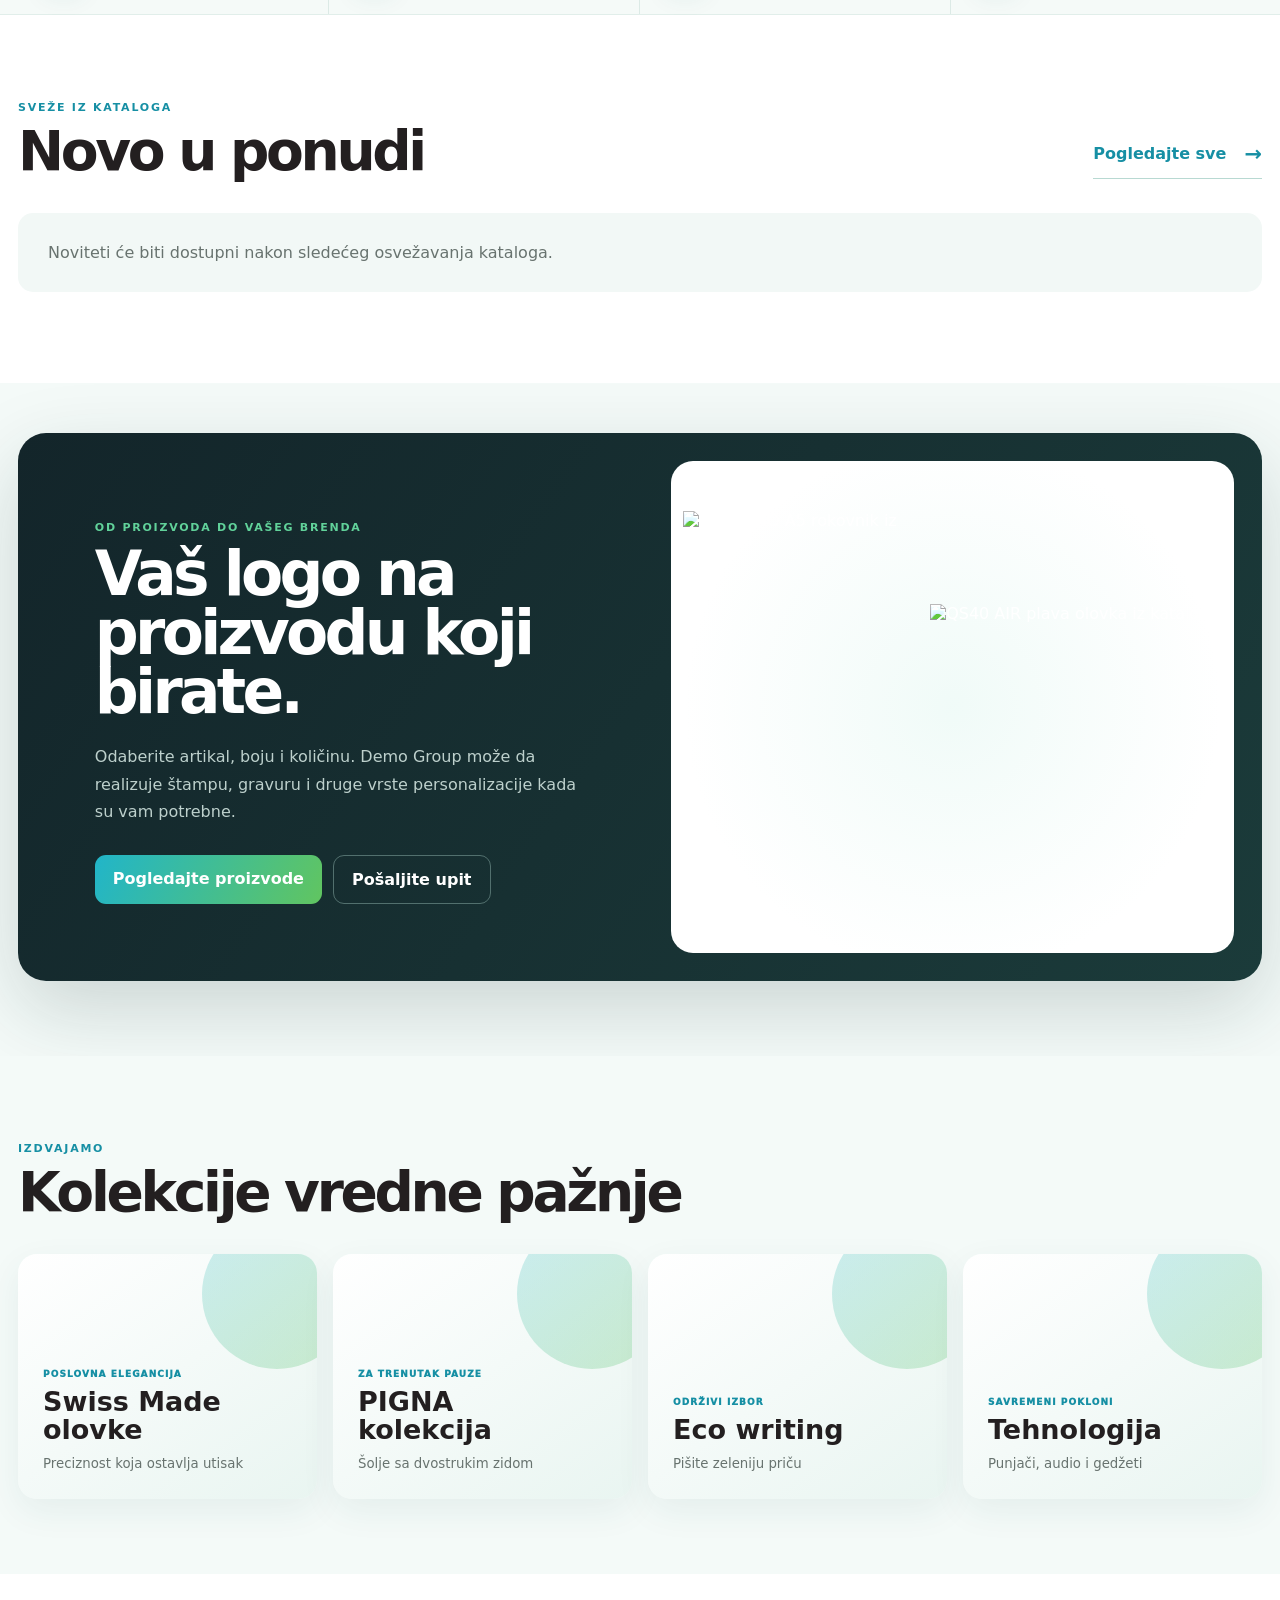
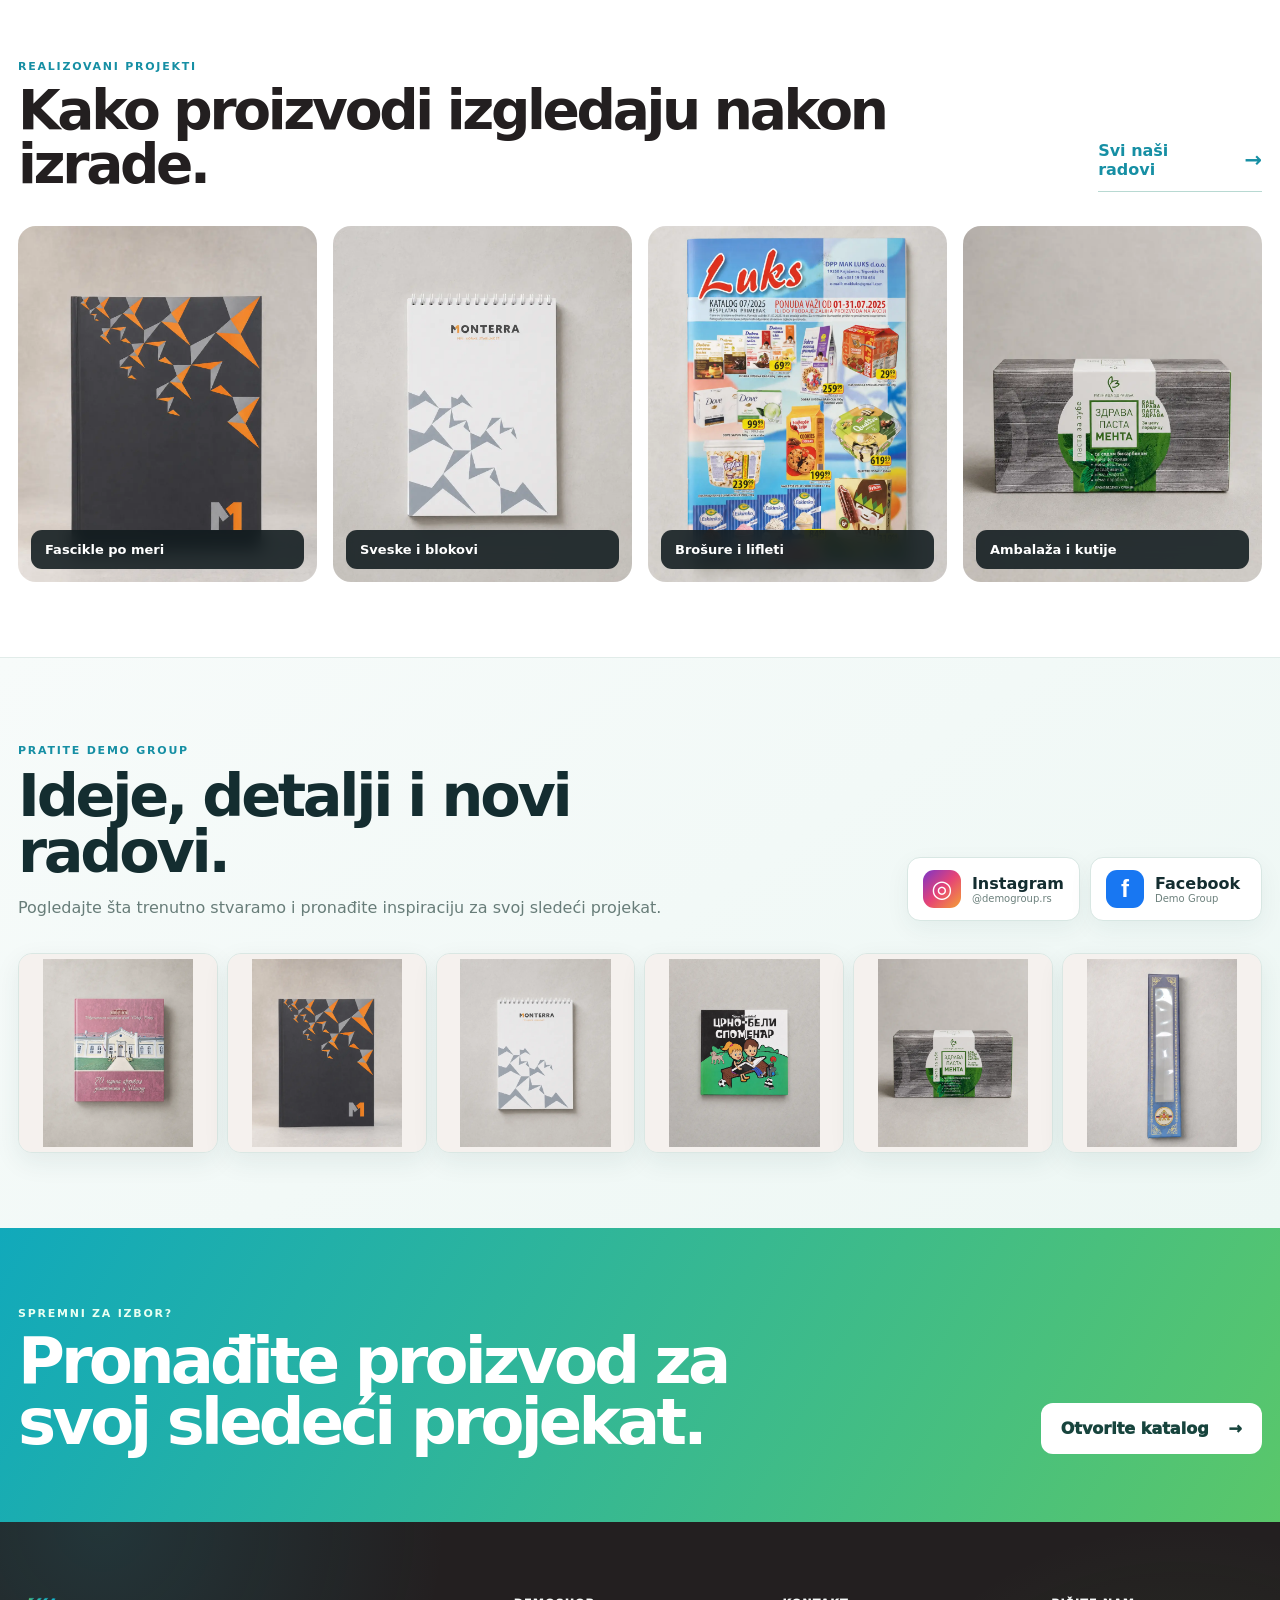
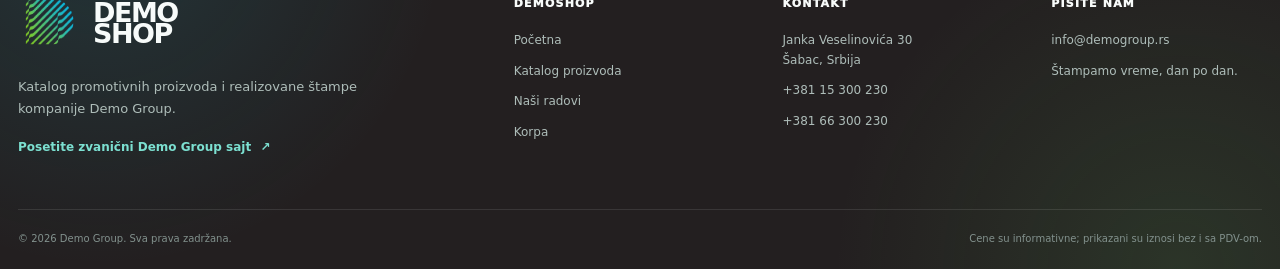
==== commit 71938255: "Add files via upload" ====
--- a/index.html
+++ b/index.html
@@ -14,10 +14,10 @@
   <title>DemoShop | Sve za vaš brend</title>
   <link rel="preconnect" href="https://demo-group-api.marko-demogroup.workers.dev">
   <link rel="icon" type="image/png" href="assets/brand/favicon.png">
-  <link rel="stylesheet" href="style.css?v=79">
-  <link rel="stylesheet" href="home.css?v=79">
+  <link rel="stylesheet" href="style.css?v=80">
+  <link rel="stylesheet" href="home.css?v=80">
 </head>
-<body class="home-page" data-demoshop-build="79">
+<body class="home-page" data-demoshop-build="80">
   <header class="site-header home-header">
     <div class="header-inner">
       <a class="brand" href="index.html" aria-label="DemoShop početna"><img class="brand-logo" src="assets/brand/demoshop-logo.png" alt="DemoShop"></a>
@@ -98,7 +98,7 @@
     <section id="branding" class="home-branding-section section-pad">
       <div class="container home-branding-card">
         <div><p class="eyebrow">OD PROIZVODA DO VAŠEG BRENDA</p><h2>Vaš logo na proizvodu koji birate.</h2><p>Odaberite artikal, boju i količinu. Demo Group može da realizuje štampu, gravuru i druge vrste personalizacije kada su vam potrebne.</p><div class="home-branding-actions"><a href="katalog.html">Pogledajte proizvode</a><a href="https://demogroup.rs/#kontakt">Pošaljite upit</a></div></div>
-        <div class="home-branding-visual"><img src="https://apiv2.promosolution.services/content/ModelItem/34799_000.webp" alt="DOMINGO A5 rokovnik iz kataloga" loading="lazy"><img src="https://apiv2.promosolution.services/content/ModelItem/10222_000.webp" alt="DS8 SOFT olovka iz kataloga" loading="lazy"></div>
+        <div class="home-branding-visual"><img src="https://apiv2.promosolution.services/content/ModelItem/34799_000.webp" alt="DOMINGO A5 rokovnik iz kataloga" loading="lazy"><img src="https://apiv2.promosolution.services/content/ModelItem/10220_000.webp" alt="QS40 AIR plava olovka iz kataloga" loading="lazy"></div>
       </div>
     </section>
 
@@ -137,7 +137,7 @@
           <a href="https://www.instagram.com/demogroup.rs/" target="_blank" rel="noopener"><img src="assets/radovi/demo-group/demo-group-094026.webp" alt="Brendirani poslovni blok" loading="lazy"><span>◎</span></a>
           <a href="https://www.instagram.com/demogroup.rs/" target="_blank" rel="noopener"><img src="assets/radovi/demo-group/demo-group-093048.webp" alt="Crno-beli spomenar" loading="lazy"><span>◎</span></a>
           <a href="https://www.instagram.com/demogroup.rs/" target="_blank" rel="noopener"><img src="assets/radovi/demo-group/demo-group-094539.webp" alt="Brendirana ambalaža" loading="lazy"><span>◎</span></a>
-          <a href="https://www.instagram.com/demogroup.rs/" target="_blank" rel="noopener"><img src="assets/radovi/demo-group/demo-group-094733.webp" alt="Realizovan Demo Group proizvod" loading="lazy"><span>◎</span></a>
+          <a href="https://www.instagram.com/demogroup.rs/" target="_blank" rel="noopener"><img src="assets/radovi/demo-group/demo-group-094722.webp" alt="Kutija prikazana sa prednje strane" loading="lazy"><span>◎</span></a>
         </div>
       </div>
     </section>
@@ -155,6 +155,6 @@
     <div class="container footer-bottom"><span>© 2026 Demo Group. Sva prava zadržana.</span><span>Cene su informativne; prikazani su iznosi bez i sa PDV-om.</span></div>
   </footer>
   <script src="cart-store.js?v=71"></script>
-  <script src="home.js?v=79"></script>
+  <script src="home.js?v=80"></script>
 </body>
 </html>
--- a/home.css
+++ b/home.css
@@ -25,3 +25,8 @@
 .home-social-section{border-top:1px solid #e1ece9;background:linear-gradient(145deg,#f7fbfa,#edf7f4);color:#142d30}.home-social-heading>div>p:last-child{color:#687d79}.home-social-actions>a{border-color:#d8e7e3;background:#fff;box-shadow:0 8px 24px rgba(24,74,67,.06)}.home-social-actions>a:hover{background:#fff;box-shadow:0 15px 30px rgba(24,74,67,.12)}.home-social-actions small{color:#6d817d}.home-social-grid a{border:1px solid #dae7e3;background:#f1f6f4;box-shadow:0 9px 26px rgba(25,70,64,.08)}.home-social-grid img{padding:5px;object-fit:contain;background:#f5f1ee}.home-social-grid span{color:#fff}
 @media(max-width:1050px){.home-branding-visual{margin:0 25px 25px;min-height:360px}}
 @media(max-width:700px){.home-category-card img{padding:12px}.home-branding-visual{min-height:285px;margin:0 13px 13px}.home-social-grid img{padding:3px}}
+
+/* V80: jedinstvena kompozicija proizvoda bez belih kartica */
+.home-branding-visual{isolation:isolate;border-color:rgba(255,255,255,.2);background:#fff}.home-branding-visual:before{content:"";position:absolute;inset:0;background:radial-gradient(circle at 50% 50%,rgba(220,245,238,.42),transparent 72%);pointer-events:none}.home-branding-visual img{z-index:1;mix-blend-mode:normal;filter:drop-shadow(0 18px 18px rgba(17,53,50,.15));transform:none!important}.home-branding-visual img:first-child{left:2%;top:10%;width:50%;height:80%}.home-branding-visual img:last-child{right:1%;bottom:13%;width:53%;height:58%}
+@media(max-width:700px){.home-branding-visual img:first-child{left:1%;top:12%;width:51%;height:75%}.home-branding-visual img:last-child{right:0;bottom:17%;width:54%;height:50%}}
+.home-branding-visual img{filter:brightness(1.12) contrast(1.06)}
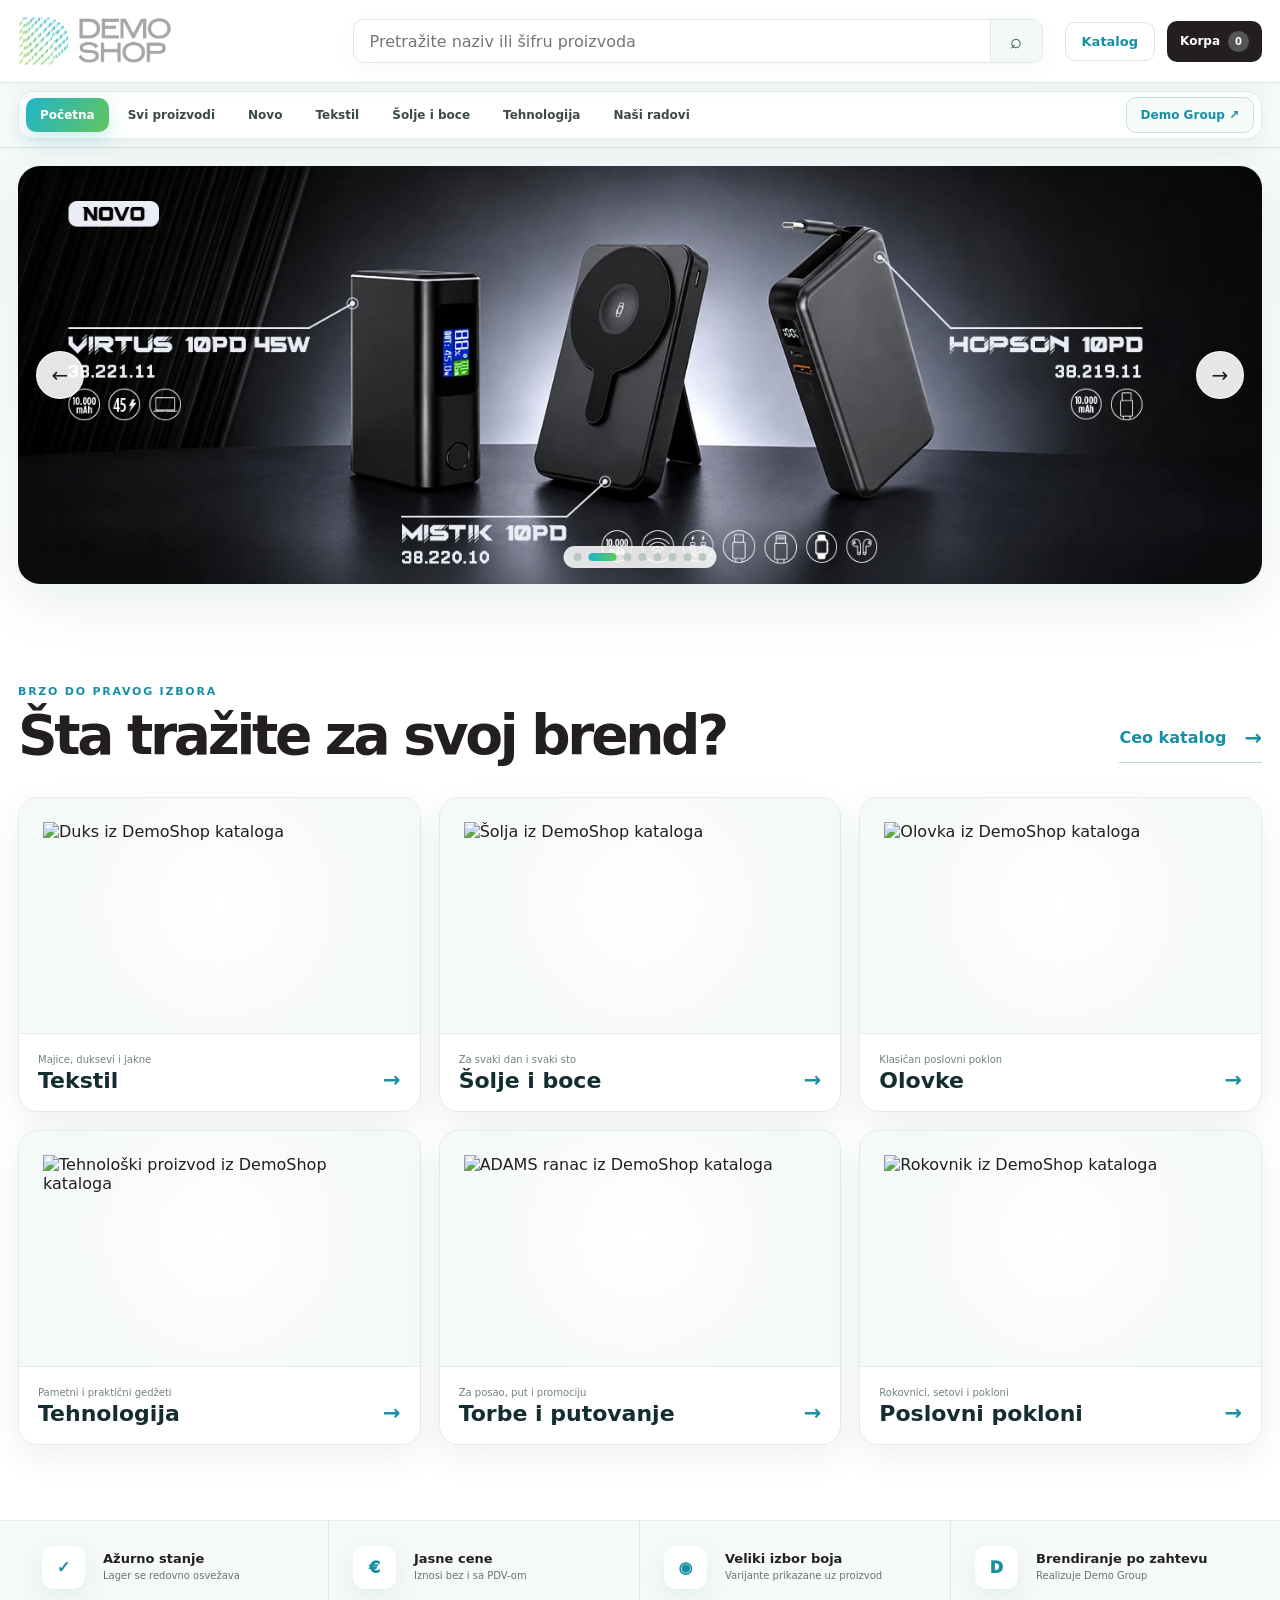
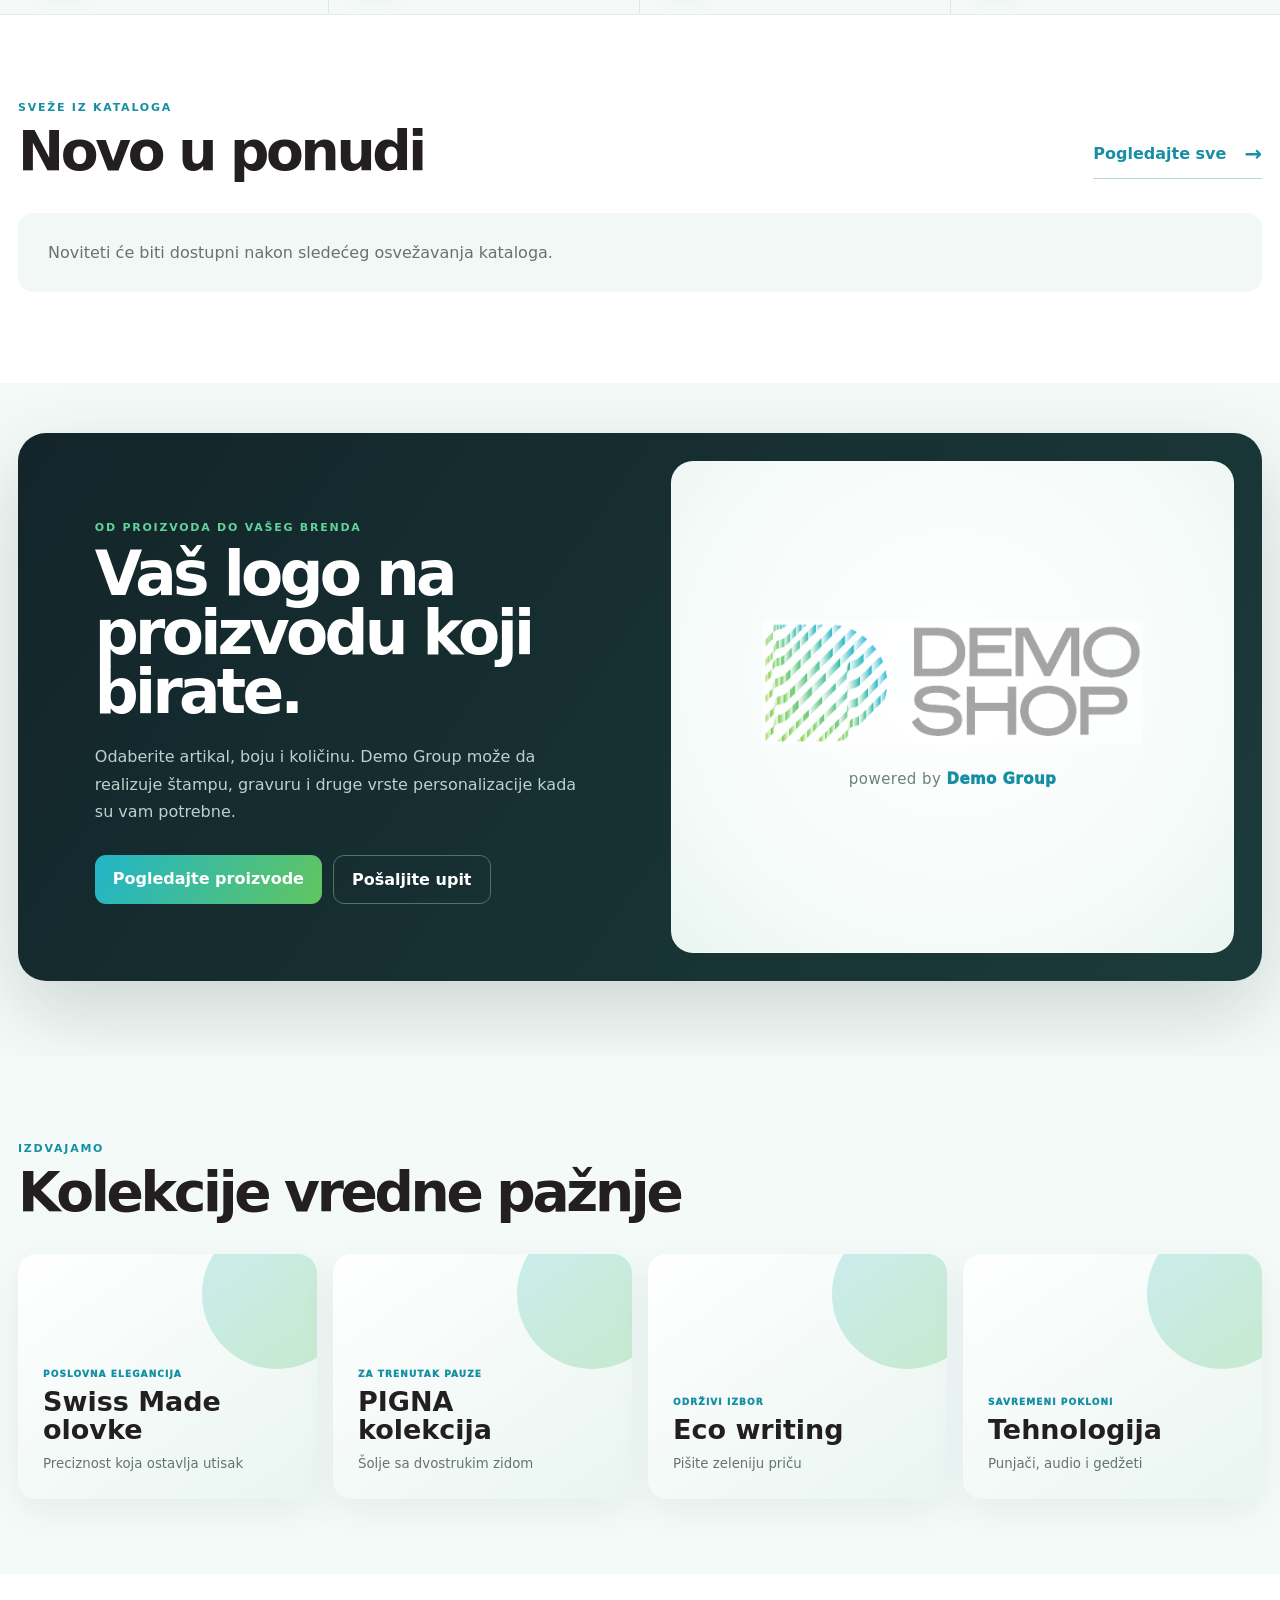
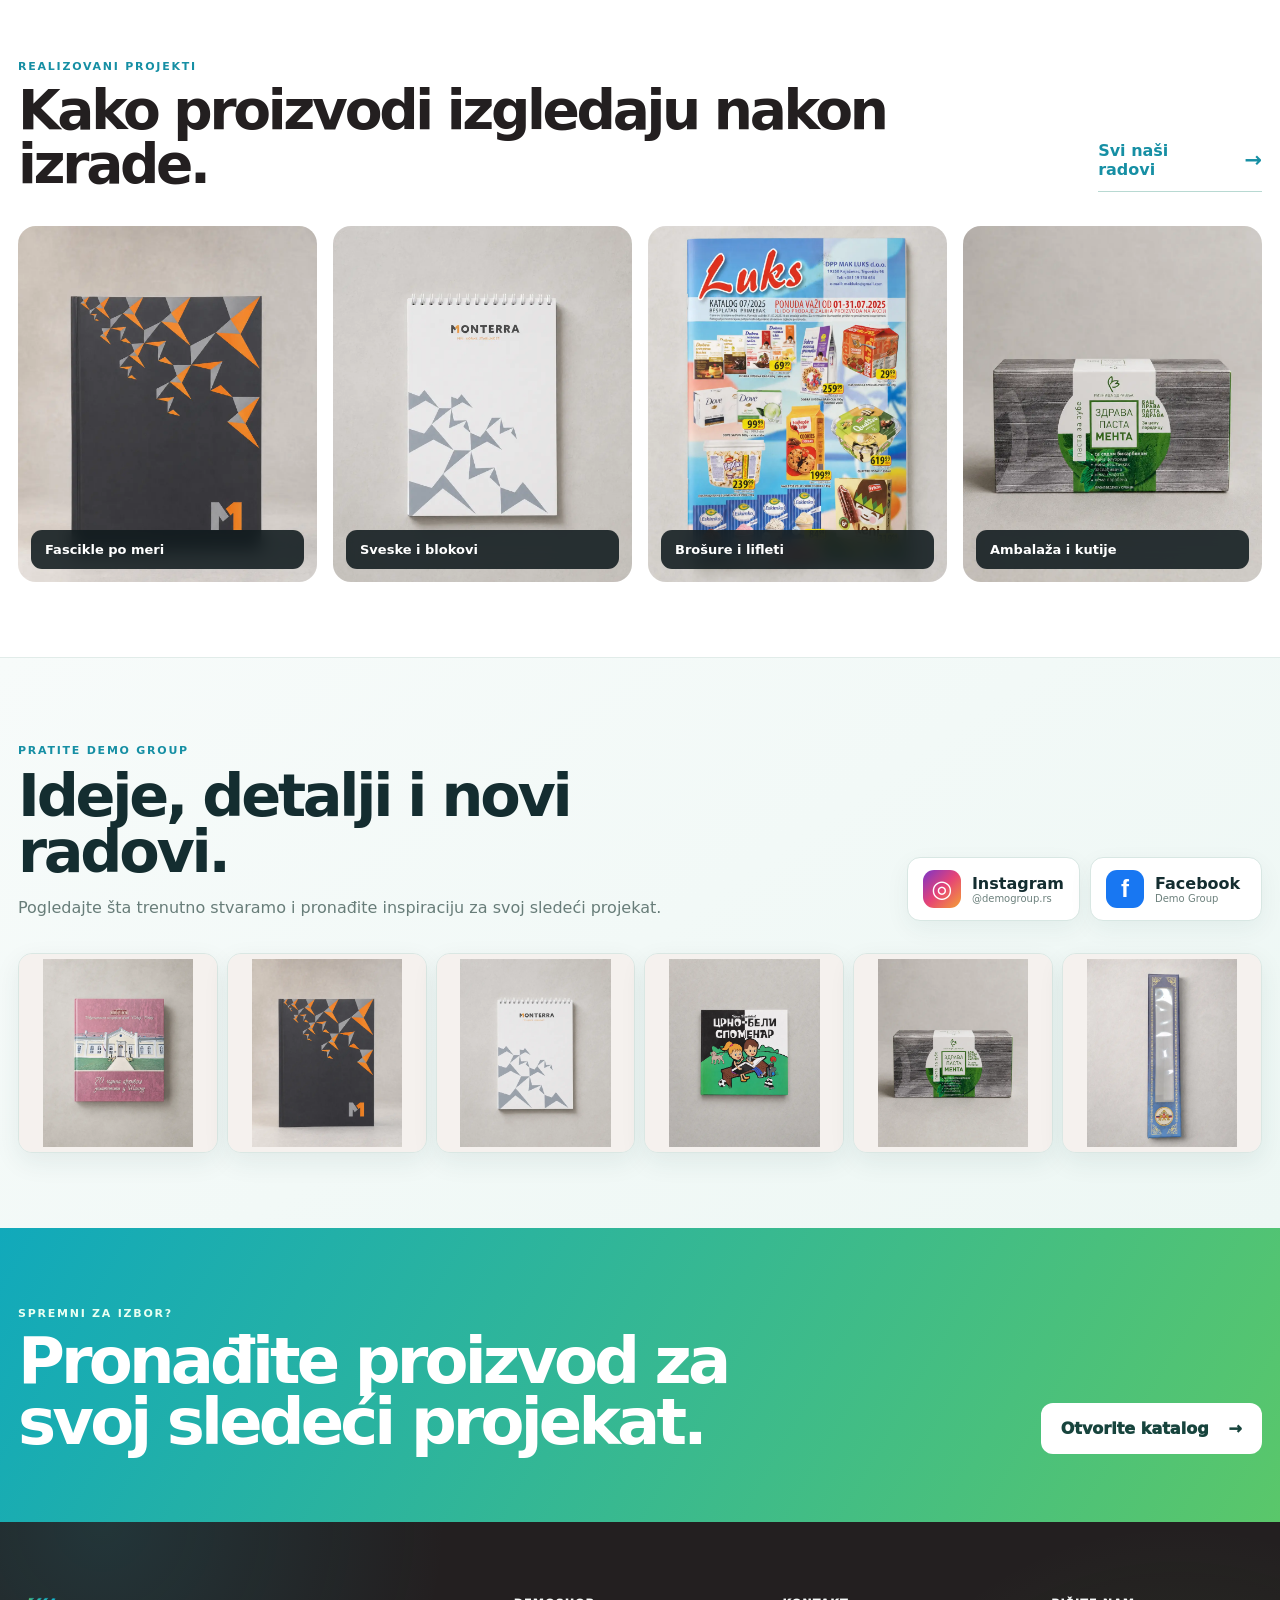
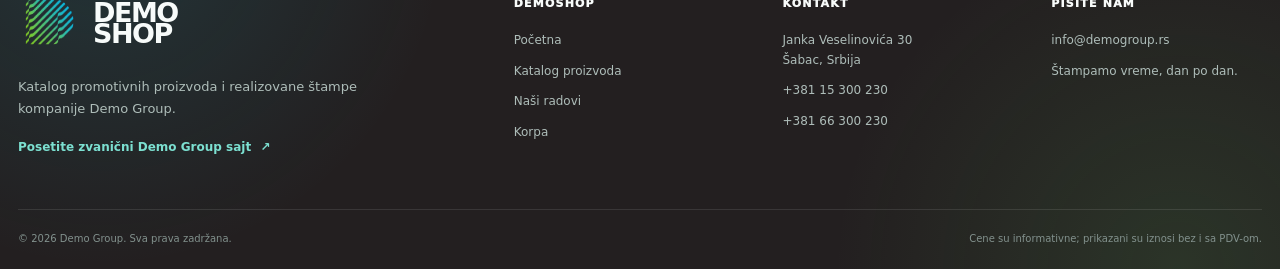
==== commit 0615c087: "Add files via upload" ====
--- a/index.html
+++ b/index.html
@@ -14,10 +14,10 @@
   <title>DemoShop | Sve za vaš brend</title>
   <link rel="preconnect" href="https://demo-group-api.marko-demogroup.workers.dev">
   <link rel="icon" type="image/png" href="assets/brand/favicon.png">
-  <link rel="stylesheet" href="style.css?v=80">
-  <link rel="stylesheet" href="home.css?v=80">
+  <link rel="stylesheet" href="style.css?v=81">
+  <link rel="stylesheet" href="home.css?v=81">
 </head>
-<body class="home-page" data-demoshop-build="80">
+<body class="home-page" data-demoshop-build="81">
   <header class="site-header home-header">
     <div class="header-inner">
       <a class="brand" href="index.html" aria-label="DemoShop početna"><img class="brand-logo" src="assets/brand/demoshop-logo.png" alt="DemoShop"></a>
@@ -97,8 +97,8 @@
 
     <section id="branding" class="home-branding-section section-pad">
       <div class="container home-branding-card">
-        <div><p class="eyebrow">OD PROIZVODA DO VAŠEG BRENDA</p><h2>Vaš logo na proizvodu koji birate.</h2><p>Odaberite artikal, boju i količinu. Demo Group može da realizuje štampu, gravuru i druge vrste personalizacije kada su vam potrebne.</p><div class="home-branding-actions"><a href="katalog.html">Pogledajte proizvode</a><a href="https://demogroup.rs/#kontakt">Pošaljite upit</a></div></div>
-        <div class="home-branding-visual"><img src="https://apiv2.promosolution.services/content/ModelItem/34799_000.webp" alt="DOMINGO A5 rokovnik iz kataloga" loading="lazy"><img src="https://apiv2.promosolution.services/content/ModelItem/10220_000.webp" alt="QS40 AIR plava olovka iz kataloga" loading="lazy"></div>
+        <div><p class="eyebrow">OD PROIZVODA DO VAŠEG BRENDA</p><h2>Vaš logo na proizvodu koji birate.</h2><p>Odaberite artikal, boju i količinu. Demo Group može da realizuje štampu, gravuru i druge vrste personalizacije kada su vam potrebne.</p><div class="home-branding-actions"><a href="katalog.html">Pogledajte proizvode</a><a href="https://demogroup.rs/#kontakt" target="_blank" rel="noopener">Pošaljite upit</a></div></div>
+        <div class="home-branding-visual home-branding-logo"><img src="assets/brand/demoshop-logo.png" alt="DemoShop" loading="lazy"><p>powered by <strong>Demo Group</strong></p></div>
       </div>
     </section>
 
@@ -155,6 +155,6 @@
     <div class="container footer-bottom"><span>© 2026 Demo Group. Sva prava zadržana.</span><span>Cene su informativne; prikazani su iznosi bez i sa PDV-om.</span></div>
   </footer>
   <script src="cart-store.js?v=71"></script>
-  <script src="home.js?v=80"></script>
+  <script src="home.js?v=81"></script>
 </body>
 </html>
--- a/home.css
+++ b/home.css
@@ -30,3 +30,7 @@
 .home-branding-visual{isolation:isolate;border-color:rgba(255,255,255,.2);background:#fff}.home-branding-visual:before{content:"";position:absolute;inset:0;background:radial-gradient(circle at 50% 50%,rgba(220,245,238,.42),transparent 72%);pointer-events:none}.home-branding-visual img{z-index:1;mix-blend-mode:normal;filter:drop-shadow(0 18px 18px rgba(17,53,50,.15));transform:none!important}.home-branding-visual img:first-child{left:2%;top:10%;width:50%;height:80%}.home-branding-visual img:last-child{right:1%;bottom:13%;width:53%;height:58%}
 @media(max-width:700px){.home-branding-visual img:first-child{left:1%;top:12%;width:51%;height:75%}.home-branding-visual img:last-child{right:0;bottom:17%;width:54%;height:50%}}
 .home-branding-visual img{filter:brightness(1.12) contrast(1.06)}
+
+/* V81: čista DemoShop poruka umesto fotografija proizvoda */
+.home-branding-logo{display:flex;align-items:center;justify-content:center;flex-direction:column;gap:22px;padding:clamp(30px,5vw,68px);background:radial-gradient(circle at 50% 43%,#fff 0,#f5fbf9 68%,#e9f5f1 100%)}.home-branding-logo:before{content:none}.home-branding-logo img,.home-branding-logo img:first-child{position:static;width:min(440px,88%);height:auto;max-height:210px;object-fit:contain;filter:none;transform:none!important}.home-branding-logo p{margin:0!important;color:#6b807c!important;font-size:15px!important;letter-spacing:.03em;text-align:center}.home-branding-logo p strong{color:var(--brand-teal-dark);font-weight:950}
+@media(max-width:700px){.home-branding-logo{min-height:270px;padding:36px 24px}.home-branding-logo img,.home-branding-logo img:first-child{width:min(290px,88%);height:auto;max-height:145px}}
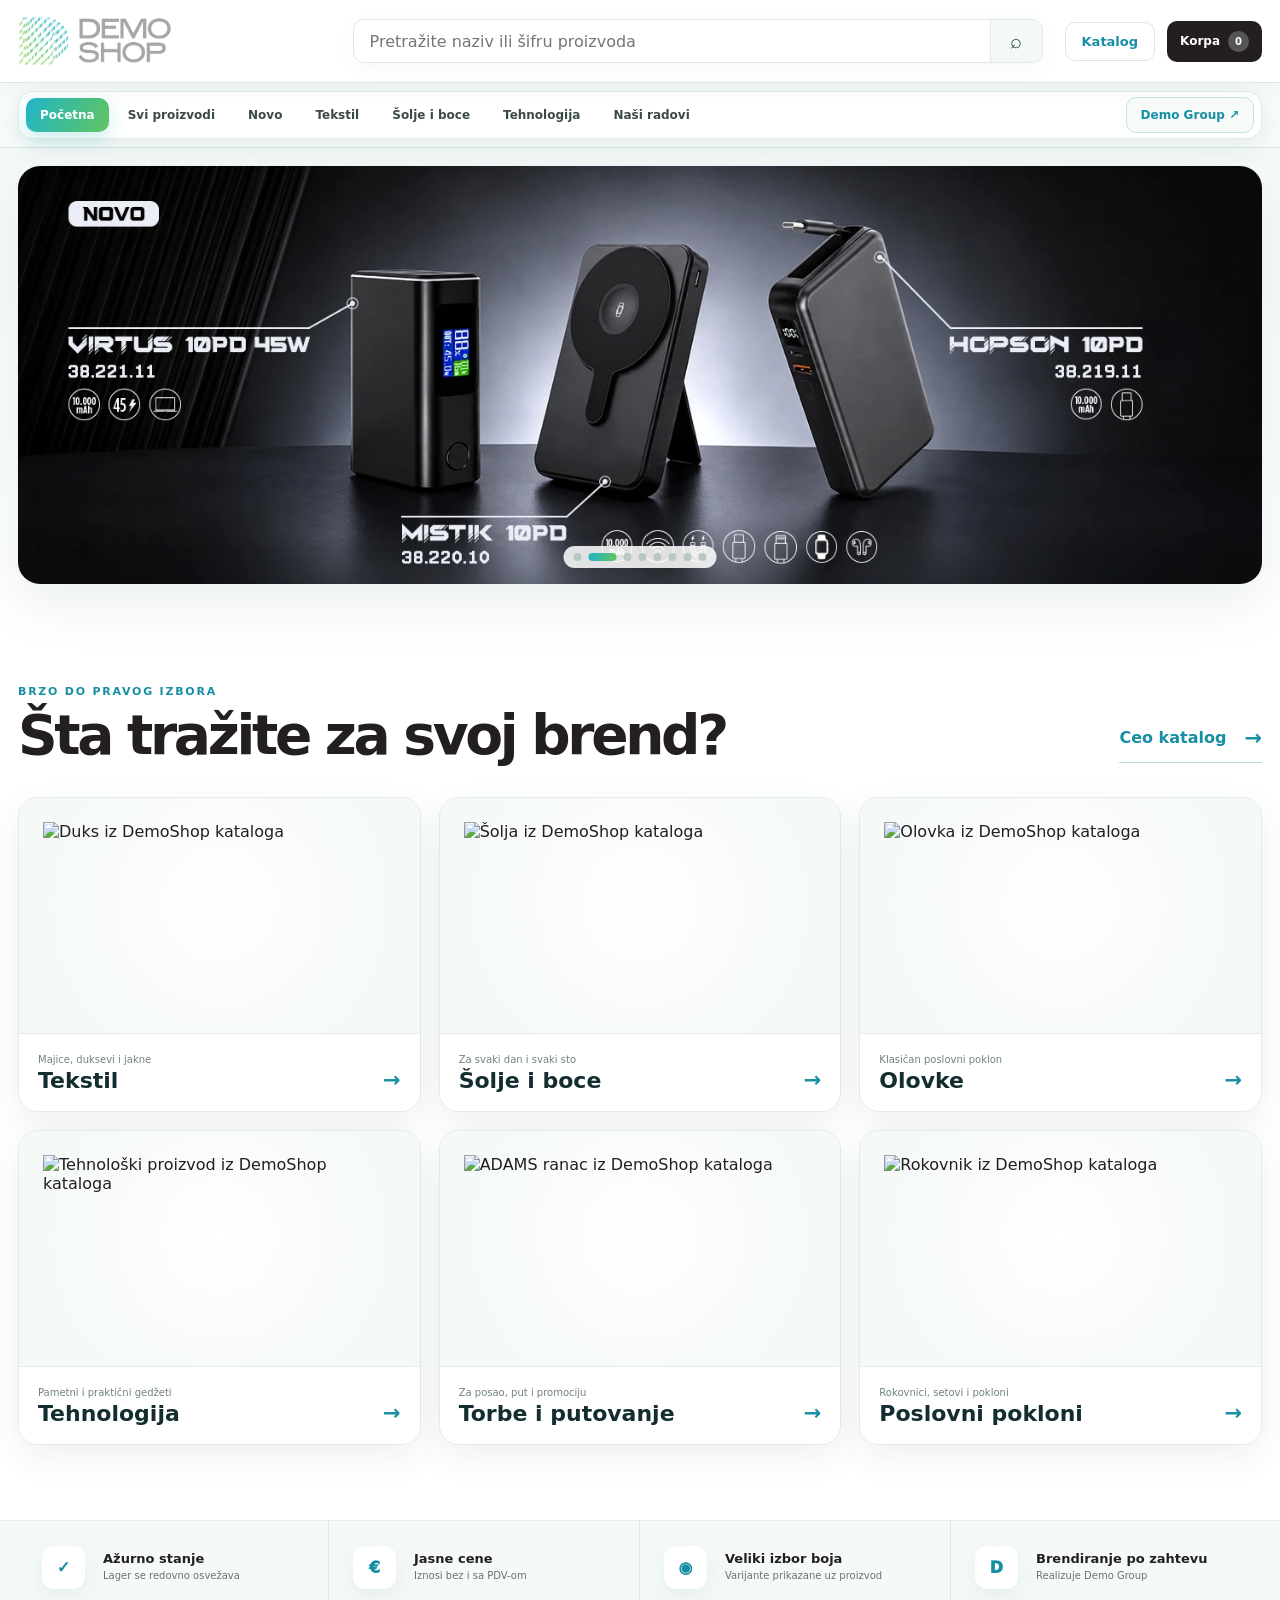
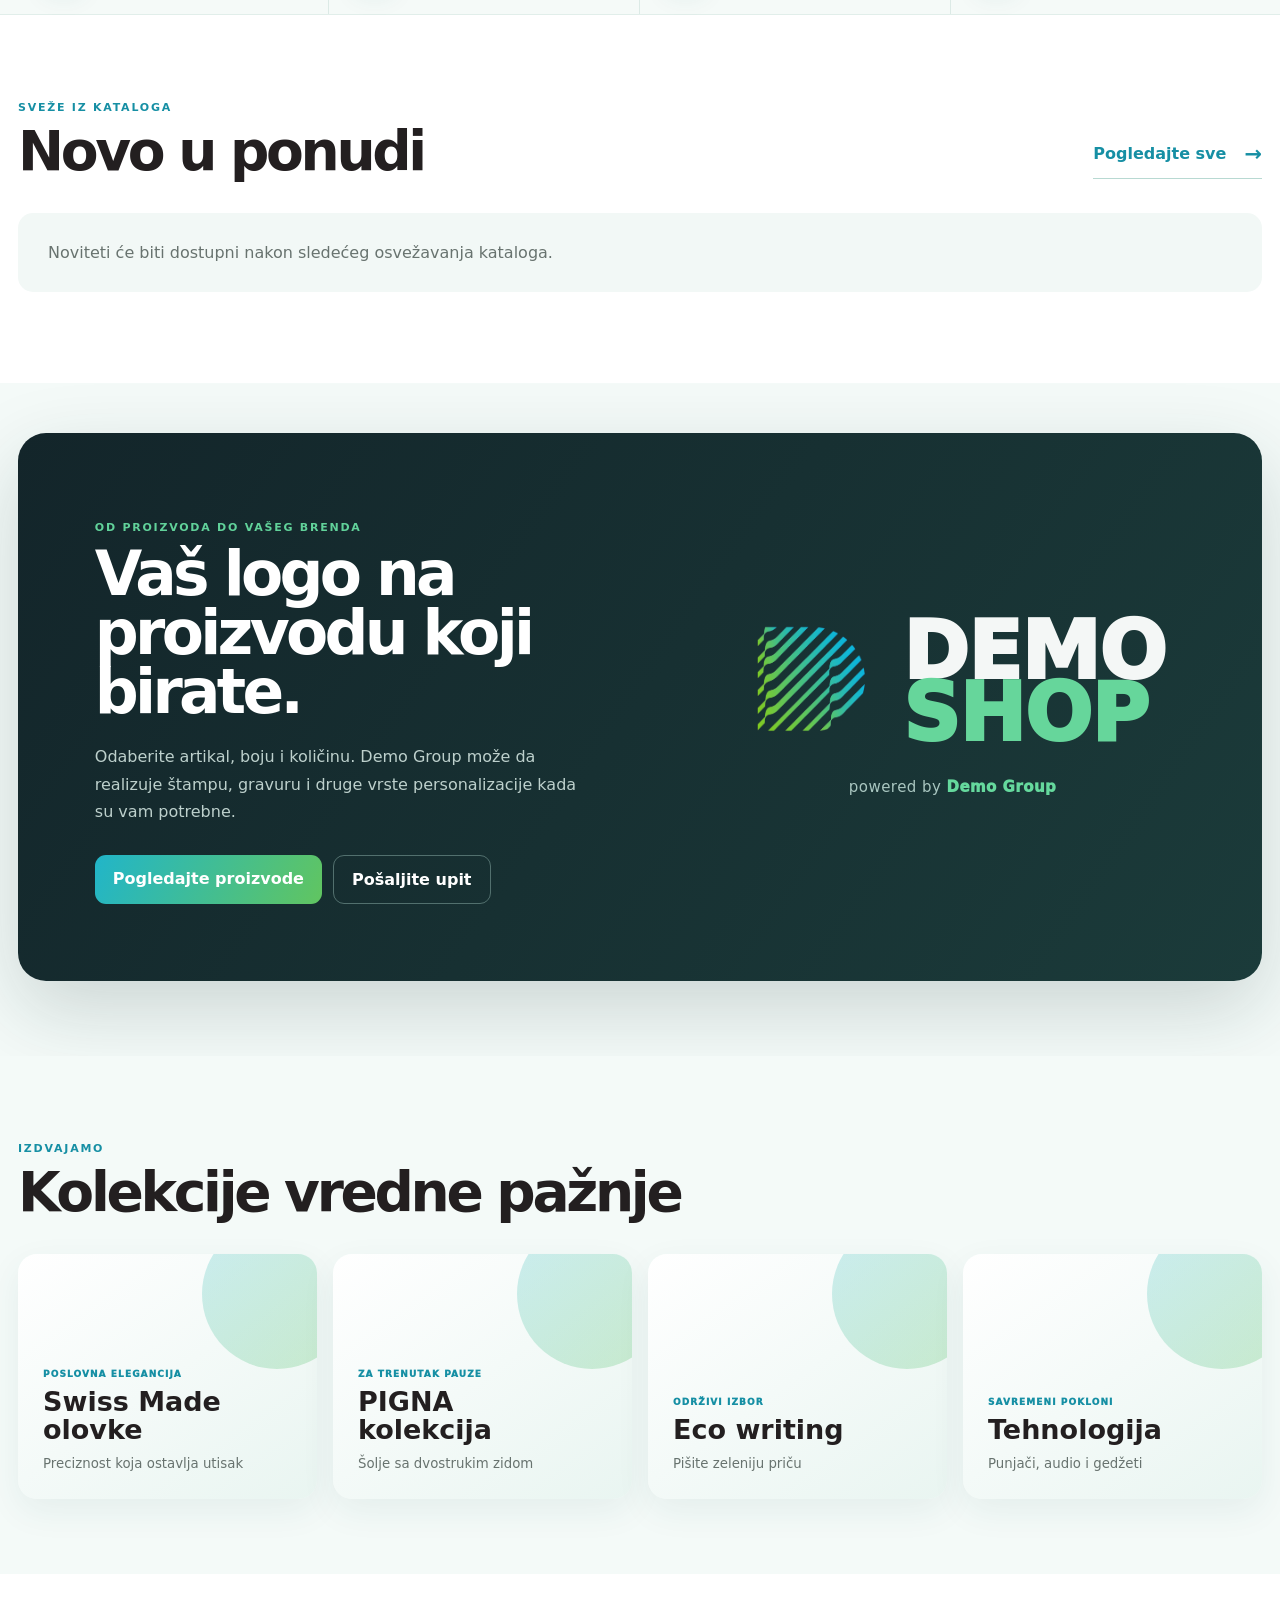
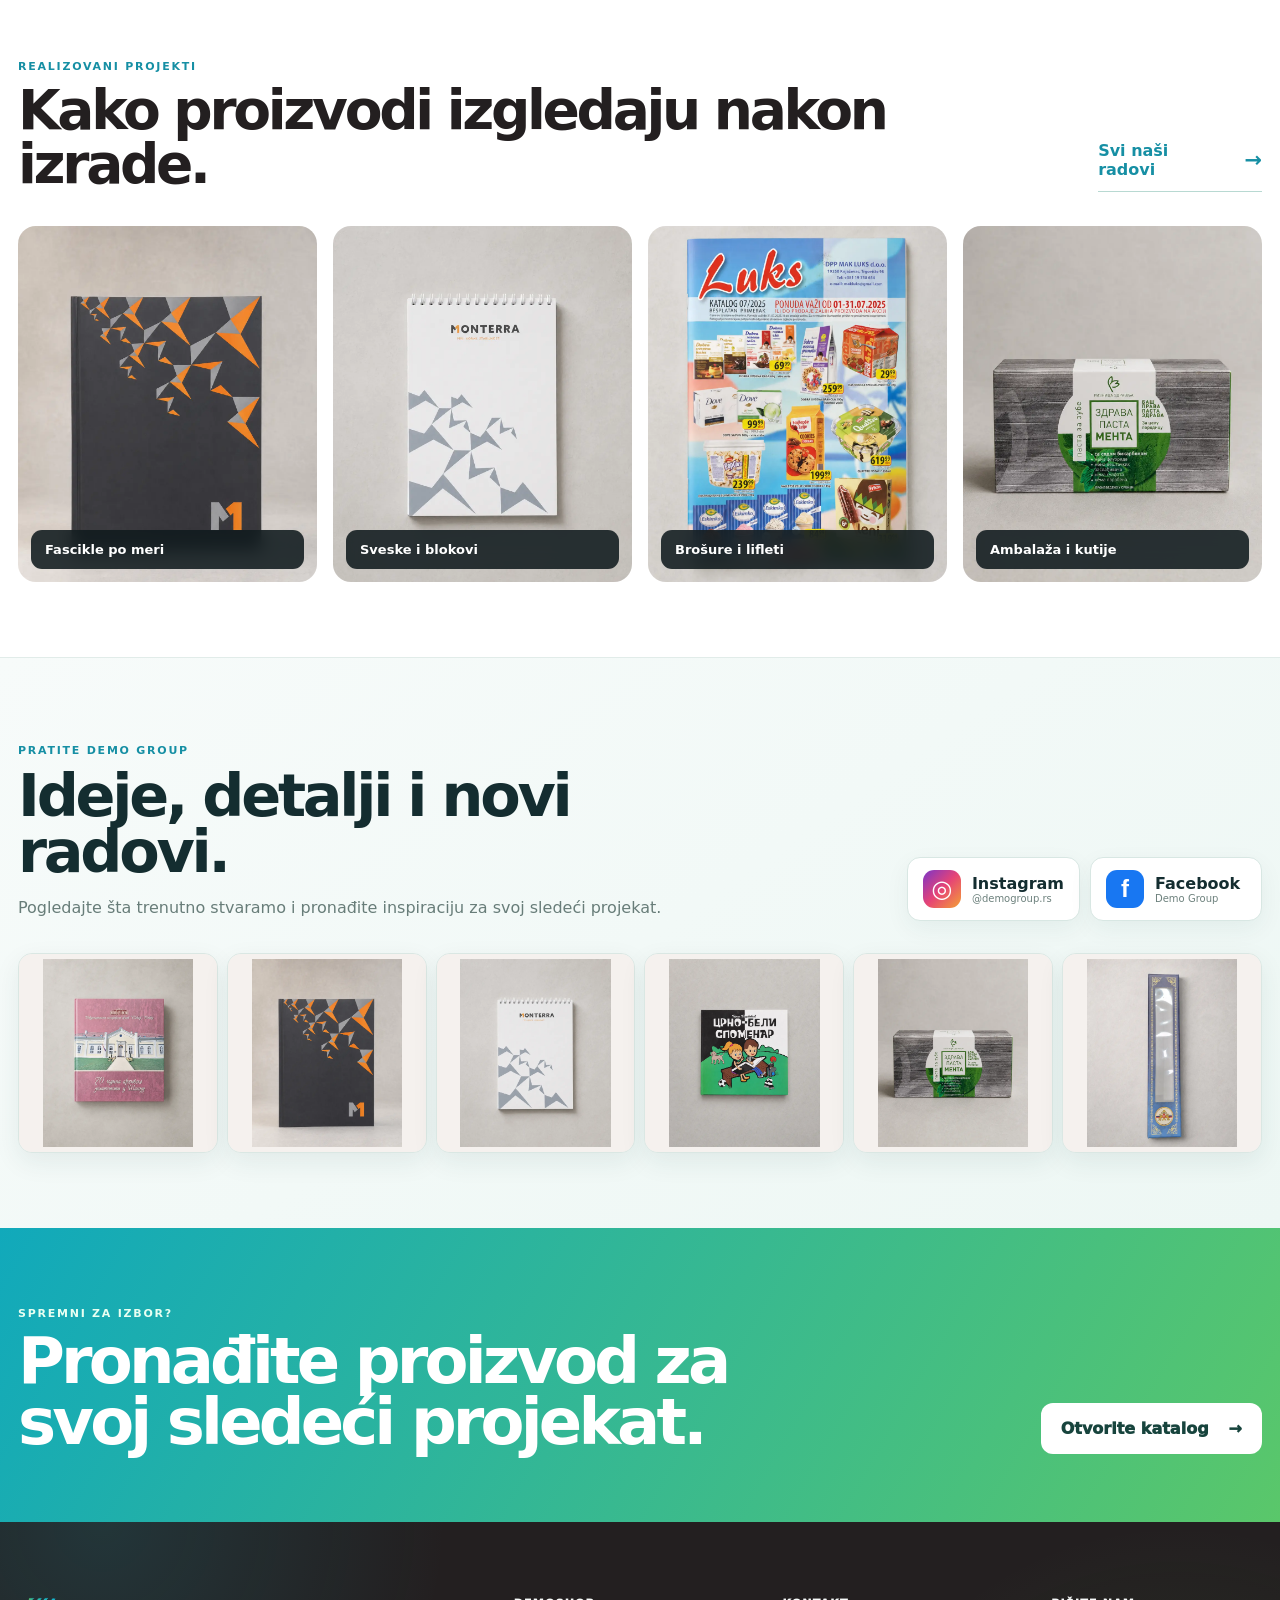
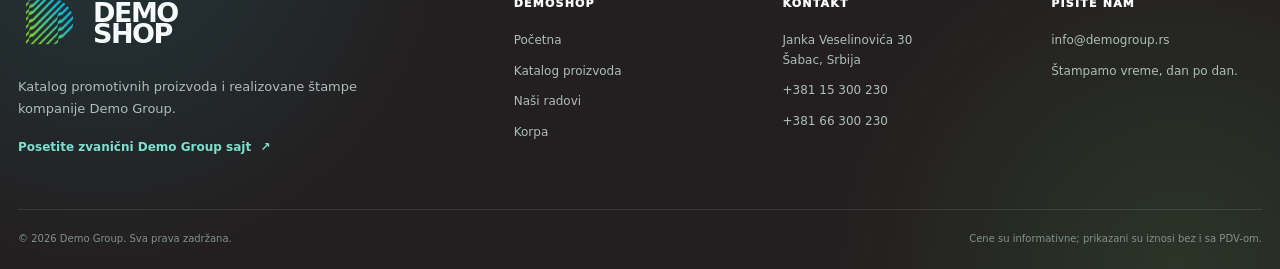
==== commit 455e759a: "Add files via upload" ====
--- a/index.html
+++ b/index.html
@@ -14,10 +14,10 @@
   <title>DemoShop | Sve za vaš brend</title>
   <link rel="preconnect" href="https://demo-group-api.marko-demogroup.workers.dev">
   <link rel="icon" type="image/png" href="assets/brand/favicon.png">
-  <link rel="stylesheet" href="style.css?v=81">
-  <link rel="stylesheet" href="home.css?v=81">
+  <link rel="stylesheet" href="style.css?v=82">
+  <link rel="stylesheet" href="home.css?v=82">
 </head>
-<body class="home-page" data-demoshop-build="81">
+<body class="home-page" data-demoshop-build="82">
   <header class="site-header home-header">
     <div class="header-inner">
       <a class="brand" href="index.html" aria-label="DemoShop početna"><img class="brand-logo" src="assets/brand/demoshop-logo.png" alt="DemoShop"></a>
@@ -57,8 +57,6 @@
             <a class="home-hero-slide" data-home-slide="6" href="katalog.html?category=TP"><img src="assets/banners/hero-11.webp" alt="Torbe i putovanja" loading="lazy"></a>
             <a class="home-hero-slide" data-home-slide="7" href="katalog.html?collection=everyday-bags"><img src="assets/banners/hero-12.jpg" alt="Kolekcija torbi" loading="lazy"></a>
           </div>
-          <button class="home-hero-arrow home-hero-prev" type="button" aria-label="Prethodni baner">←</button>
-          <button class="home-hero-arrow home-hero-next" type="button" aria-label="Sledeći baner">→</button>
           <div class="home-hero-dots" aria-label="Izbor banera"></div>
         </div>
       </div>
@@ -98,7 +96,7 @@
     <section id="branding" class="home-branding-section section-pad">
       <div class="container home-branding-card">
         <div><p class="eyebrow">OD PROIZVODA DO VAŠEG BRENDA</p><h2>Vaš logo na proizvodu koji birate.</h2><p>Odaberite artikal, boju i količinu. Demo Group može da realizuje štampu, gravuru i druge vrste personalizacije kada su vam potrebne.</p><div class="home-branding-actions"><a href="katalog.html">Pogledajte proizvode</a><a href="https://demogroup.rs/#kontakt" target="_blank" rel="noopener">Pošaljite upit</a></div></div>
-        <div class="home-branding-visual home-branding-logo"><img src="assets/brand/demoshop-logo.png" alt="DemoShop" loading="lazy"><p>powered by <strong>Demo Group</strong></p></div>
+        <div class="home-branding-visual home-branding-logo"><div class="home-logo-lockup" aria-label="DemoShop"><img src="assets/brand/demoshop-icon-transparent-v59.png" alt="" loading="lazy"><span><b>DEMO</b><b>SHOP</b></span></div><p>powered by <strong>Demo Group</strong></p></div>
       </div>
     </section>
 
@@ -155,6 +153,6 @@
     <div class="container footer-bottom"><span>© 2026 Demo Group. Sva prava zadržana.</span><span>Cene su informativne; prikazani su iznosi bez i sa PDV-om.</span></div>
   </footer>
   <script src="cart-store.js?v=71"></script>
-  <script src="home.js?v=81"></script>
+  <script src="home.js?v=82"></script>
 </body>
 </html>
--- a/home.css
+++ b/home.css
@@ -34,3 +34,8 @@
 /* V81: čista DemoShop poruka umesto fotografija proizvoda */
 .home-branding-logo{display:flex;align-items:center;justify-content:center;flex-direction:column;gap:22px;padding:clamp(30px,5vw,68px);background:radial-gradient(circle at 50% 43%,#fff 0,#f5fbf9 68%,#e9f5f1 100%)}.home-branding-logo:before{content:none}.home-branding-logo img,.home-branding-logo img:first-child{position:static;width:min(440px,88%);height:auto;max-height:210px;object-fit:contain;filter:none;transform:none!important}.home-branding-logo p{margin:0!important;color:#6b807c!important;font-size:15px!important;letter-spacing:.03em;text-align:center}.home-branding-logo p strong{color:var(--brand-teal-dark);font-weight:950}
 @media(max-width:700px){.home-branding-logo{min-height:270px;padding:36px 24px}.home-branding-logo img,.home-branding-logo img:first-child{width:min(290px,88%);height:auto;max-height:145px}}
+
+/* V82: logo bez svetlog panela */
+.home-branding-logo{border:0;background:transparent;box-shadow:none}.home-branding-logo img,.home-branding-logo img:first-child{filter:brightness(1.22) contrast(1.04)}.home-branding-logo p{color:#a9c6c0!important}.home-branding-logo p strong{color:#65d99d}
+.home-logo-lockup{display:flex;align-items:center;justify-content:center;gap:22px}.home-branding-logo .home-logo-lockup img,.home-branding-logo .home-logo-lockup img:first-child{position:static;width:clamp(105px,11vw,155px);height:clamp(105px,11vw,155px);object-fit:contain;filter:none}.home-logo-lockup span{display:grid;line-height:.78;letter-spacing:-.055em}.home-logo-lockup b{color:#f4f7f6;font-size:clamp(58px,6.2vw,88px);font-weight:950}.home-logo-lockup b:last-child{color:#66d69b}
+@media(max-width:700px){.home-logo-lockup{gap:13px}.home-branding-logo .home-logo-lockup img,.home-branding-logo .home-logo-lockup img:first-child{width:88px;height:88px}.home-logo-lockup b{font-size:48px}}
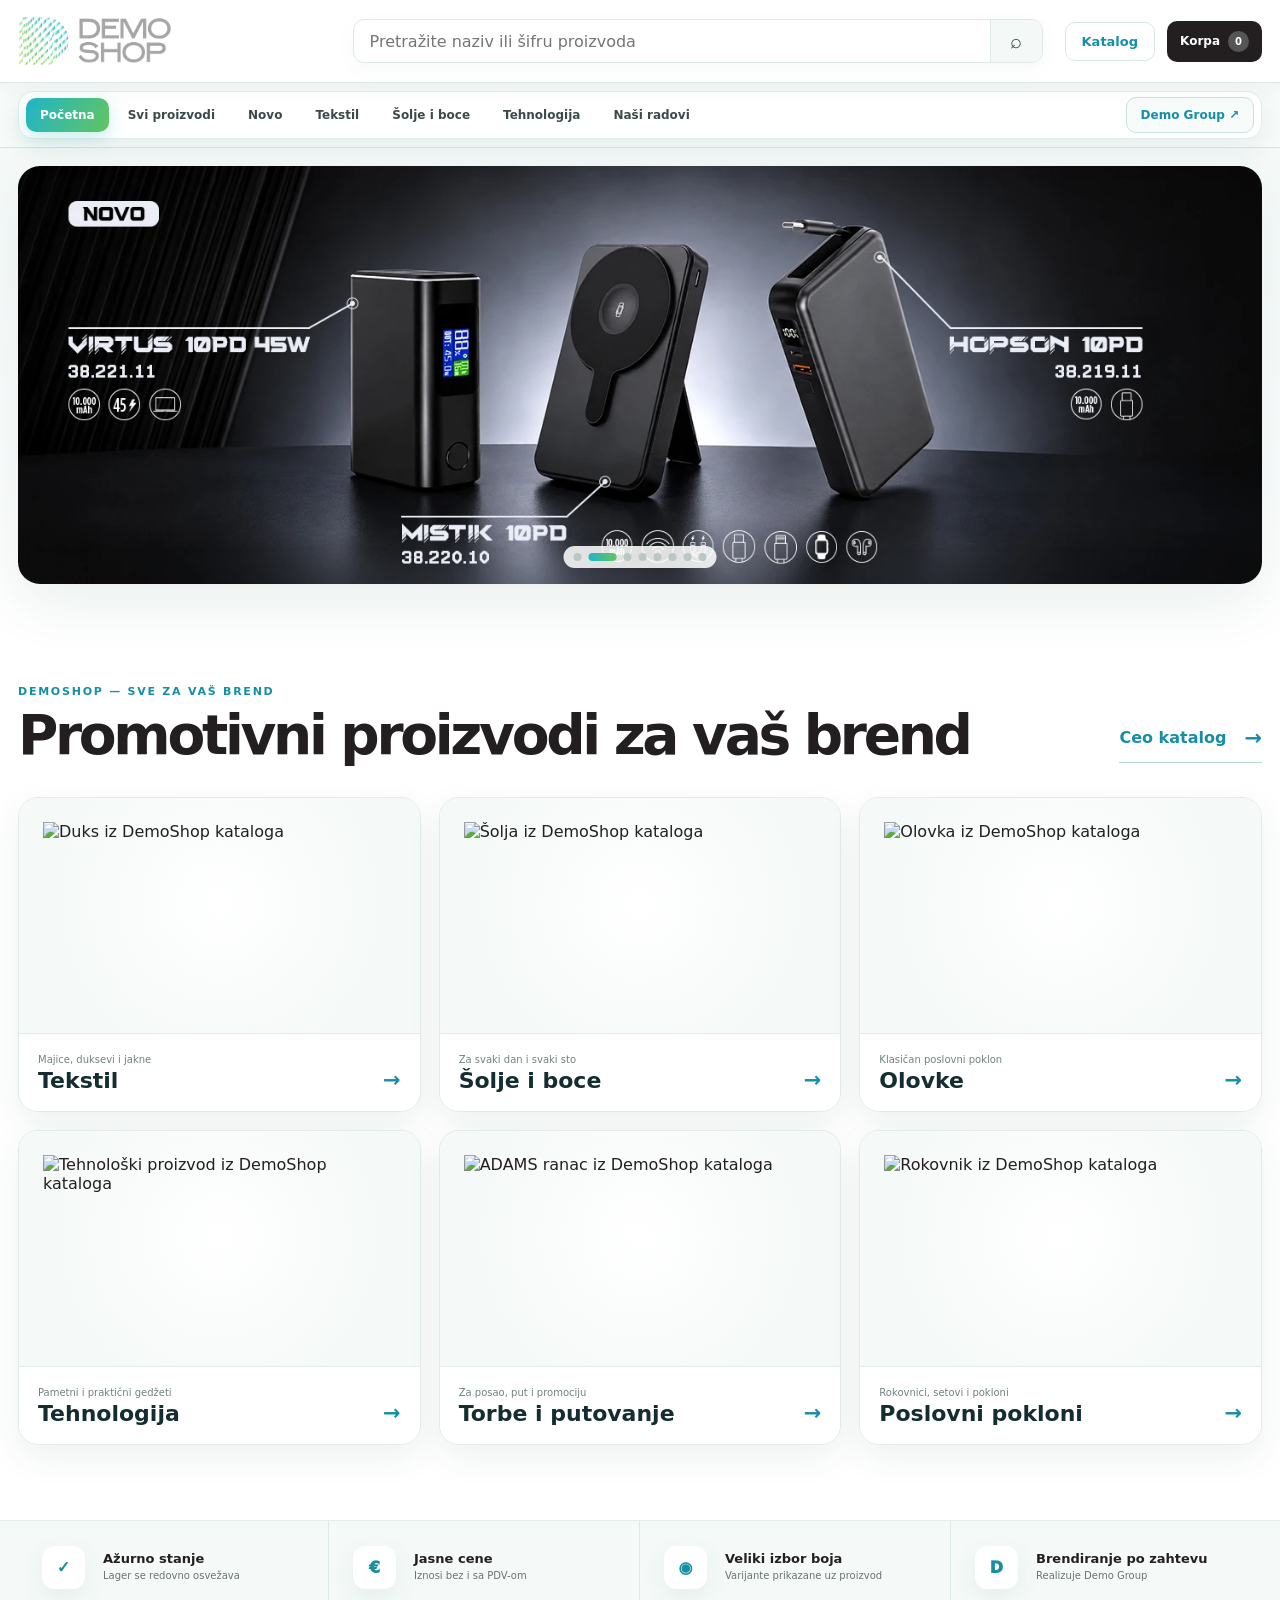
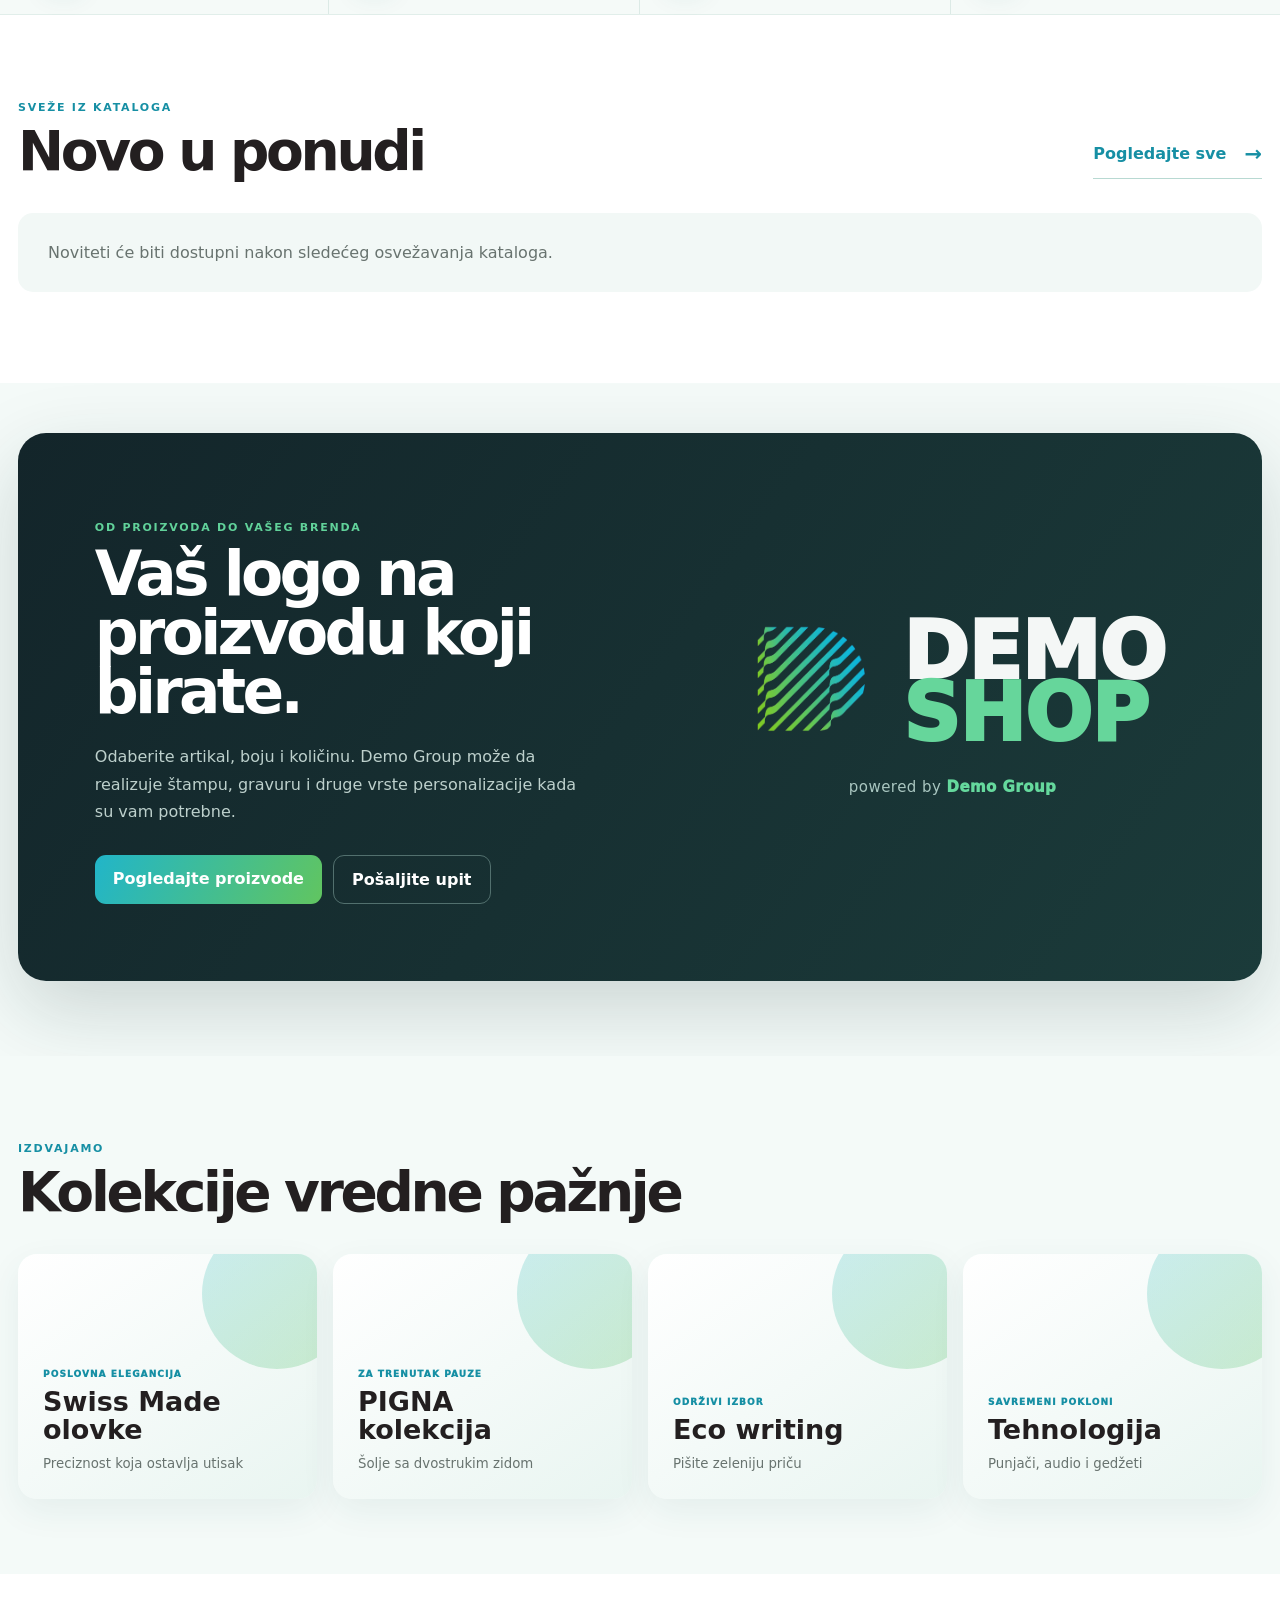
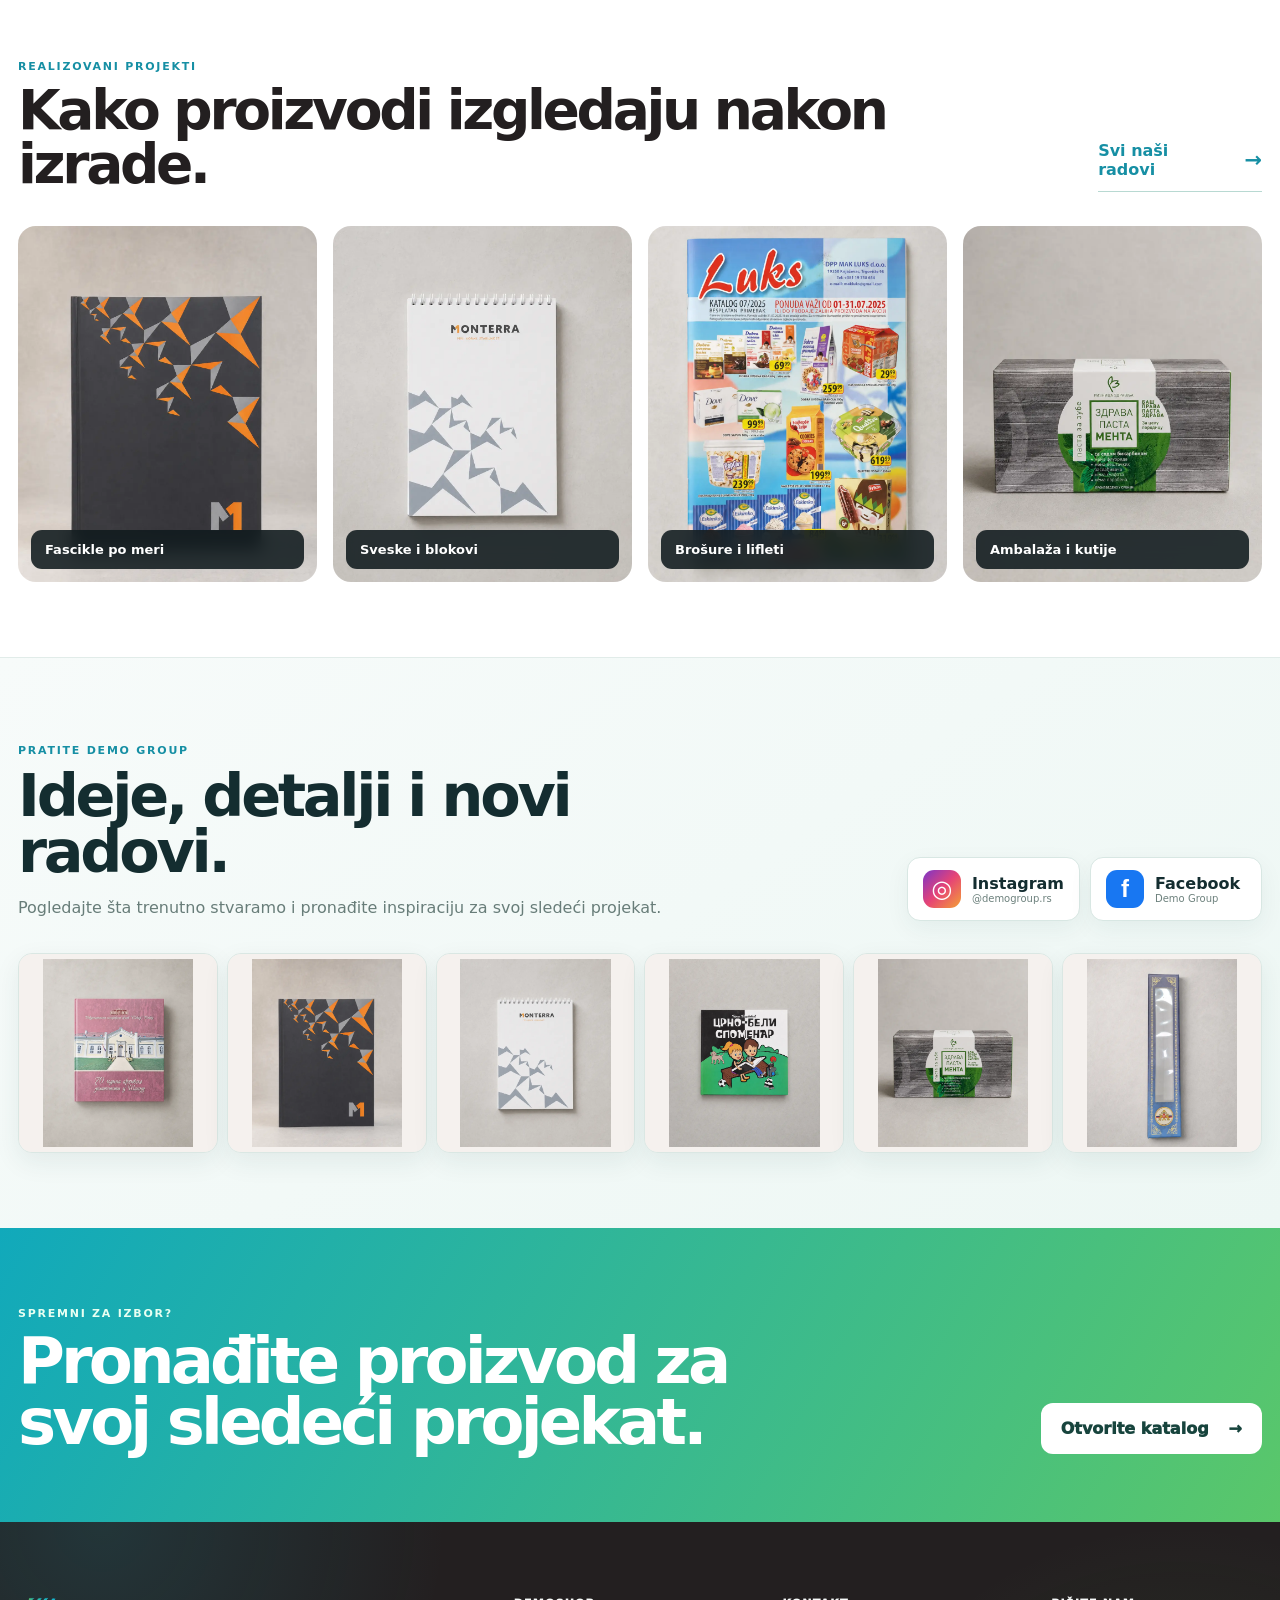
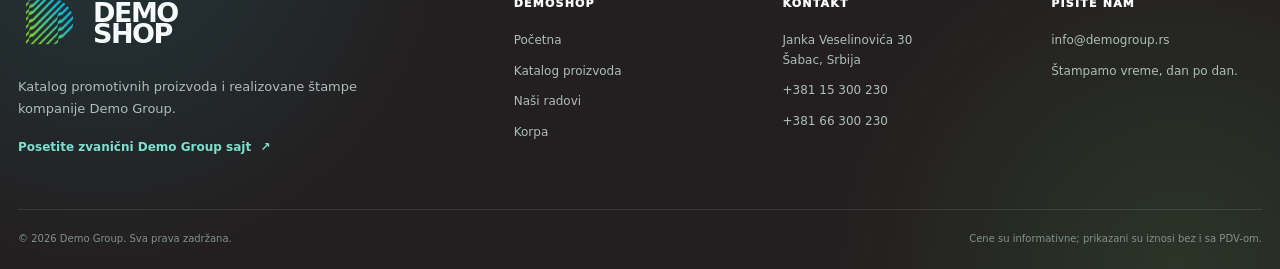
==== commit 8d6053f4: "Add files via upload" ====
--- a/index.html
+++ b/index.html
@@ -3,15 +3,30 @@
 <head>
   <meta charset="utf-8">
   <meta name="viewport" content="width=device-width,initial-scale=1">
-  <meta name="description" content="DemoShop — promotivni proizvodi, poslovni pokloni, tekstil i štampa. Pronađite pravi proizvod za svoj brend.">
+  <meta name="description" content="DemoShop (Demo Shop) — promotivni proizvodi, poslovni pokloni, tekstil, šolje, olovke i tehnologija za vaš brend.">
   <link rel="canonical" href="https://demoshop.rs/">
   <meta name="robots" content="index,follow,max-image-preview:large">
   <meta property="og:type" content="website">
   <meta property="og:locale" content="sr_RS">
-  <meta property="og:title" content="DemoShop | Sve za vaš brend">
+  <meta property="og:title" content="DemoShop | Promotivni proizvodi i poslovni pokloni">
   <meta property="og:description" content="Promotivni proizvodi, poslovni pokloni, tekstil i štampa za vaš brend.">
   <meta property="og:url" content="https://demoshop.rs/">
-  <title>DemoShop | Sve za vaš brend</title>
+  <title>DemoShop (Demo Shop) | Promotivni proizvodi i poslovni pokloni</title>
+  <script type="application/ld+json">
+  {
+    "@context": "https://schema.org",
+    "@type": "WebSite",
+    "name": "DemoShop",
+    "alternateName": "Demo Shop",
+    "url": "https://demoshop.rs/",
+    "publisher": {
+      "@type": "Organization",
+      "name": "Demo Group",
+      "url": "https://demogroup.rs/",
+      "email": "info@demogroup.rs"
+    }
+  }
+  </script>
   <link rel="preconnect" href="https://demo-group-api.marko-demogroup.workers.dev">
   <link rel="icon" type="image/png" href="assets/brand/favicon.png">
   <link rel="stylesheet" href="style.css?v=82">
@@ -21,10 +36,11 @@
   <header class="site-header home-header">
     <div class="header-inner">
       <a class="brand" href="index.html" aria-label="DemoShop početna"><img class="brand-logo" src="assets/brand/demoshop-logo.png" alt="DemoShop"></a>
-      <form class="header-search" role="search" action="katalog.html">
+      <form id="homeSearchForm" class="header-search" role="search" action="katalog.html">
         <label class="visually-hidden" for="homeSearch">Pretraga kataloga</label>
         <input id="homeSearch" name="search" type="search" placeholder="Pretražite naziv ili šifru proizvoda" autocomplete="off">
         <button type="submit" aria-label="Pretraži katalog">⌕</button>
+        <div id="homeSearchSuggestions" class="search-suggestions hidden" role="listbox" aria-label="Predlozi proizvoda"></div>
       </form>
       <div class="header-actions"><a class="home-catalog-link" href="katalog.html">Katalog</a><a class="cart-link" href="cart.html">Korpa <span class="cart-count" data-cart-count>0</span></a></div>
     </div>
@@ -64,7 +80,7 @@
 
     <section class="home-category-section section-pad" aria-labelledby="homeCategoriesTitle">
       <div class="container">
-        <div class="home-section-heading"><div><p class="eyebrow">BRZO DO PRAVOG IZBORA</p><h1 id="homeCategoriesTitle">Šta tražite za svoj brend?</h1></div><a href="katalog.html">Ceo katalog <span>→</span></a></div>
+        <div class="home-section-heading"><div><p class="eyebrow">DEMOSHOP — SVE ZA VAŠ BREND</p><h1 id="homeCategoriesTitle">Promotivni proizvodi za vaš brend</h1></div><a href="katalog.html">Ceo katalog <span>→</span></a></div>
         <div class="home-category-grid">
           <a class="home-category-card" href="katalog.html?category=TX"><img src="https://apiv2.promosolution.services/content/ModelItem/52032_000.webp" alt="Duks iz DemoShop kataloga"><span><small>Majice, duksevi i jakne</small><strong>Tekstil</strong><b>→</b></span></a>
           <a class="home-category-card" href="katalog.html?category=KS"><img src="https://apiv2.promosolution.services/content/ModelItem/44184_000.webp" alt="Šolja iz DemoShop kataloga"><span><small>Za svaki dan i svaki sto</small><strong>Šolje i boce</strong><b>→</b></span></a>
@@ -153,6 +169,6 @@
     <div class="container footer-bottom"><span>© 2026 Demo Group. Sva prava zadržana.</span><span>Cene su informativne; prikazani su iznosi bez i sa PDV-om.</span></div>
   </footer>
   <script src="cart-store.js?v=71"></script>
-  <script src="home.js?v=82"></script>
+  <script src="home.js?v=88"></script>
 </body>
 </html>
--- a/style.css
+++ b/style.css
@@ -283,6 +283,74 @@
   .header-inner{gap:12px}.header-actions{gap:10px}
 }
 
+/* DemoShop V83: pregledan katalog i PromoBox-inspirisani filteri */
+.catalog-shell{width:min(1460px,calc(100% - 40px))}
+.catalog-layout{grid-template-columns:292px minmax(0,1fr);gap:34px}
+.catalog-filters{top:132px;max-height:calc(100vh - 150px);padding:0 20px 28px 0}
+.filters-top{padding:15px 0 16px}
+.filters-top strong{font-size:19px;letter-spacing:-.02em}
+.filters-top button{padding:8px 11px;border-radius:9px;background:#fff0f1;color:#d62d3e}
+.filter-section{border-bottom:1px solid #e5ecea}
+.filter-section>summary{padding:17px 2px;font-size:14px;font-weight:850}
+.filter-section>summary small{margin-left:auto;color:#a5afad;font-size:10px;font-weight:700}
+.filter-section>summary:after{content:"⌃";margin-left:8px;color:#91a09d;font-size:13px}
+.category-filter-section{border-bottom:0}
+.filter-category-tree{padding:0;border-bottom:1px solid #e5ecea}
+.filter-category-list{gap:0;padding:0 0 14px}
+.filter-category-group{border-bottom:1px solid #f0f3f2}
+.filter-category-group:last-child{border-bottom:0}
+.filter-category-group>summary{list-style:none;display:grid;grid-template-columns:minmax(0,1fr) auto 14px;align-items:center;gap:8px;padding:10px 3px;color:#566460;font-size:13px;cursor:pointer}
+.filter-category-group>summary::-webkit-details-marker{display:none}
+.filter-category-group>summary:after{content:"⌄";color:#9aa8a5;transition:transform .18s ease}
+.filter-category-group[open]>summary{color:#10231f;font-weight:800}
+.filter-category-group[open]>summary:after{transform:rotate(180deg)}
+.filter-category-group>summary small,.filter-category-sublist small{color:#a4aeac;font-size:10px;font-weight:600}
+.filter-category-sublist{display:flex;flex-direction:column;gap:3px;padding:0 0 10px 10px}
+.filter-category-list button.sub{padding:7px 8px 7px 11px;border-left:2px solid #e6efed;border-radius:0 8px 8px 0;font-size:12px}
+.filter-category-list button.sub:hover,.filter-category-list button.sub.active{border-left-color:var(--brand-teal);background:#eaf9f6;color:#087f7c}
+.filter-category-empty{padding:7px 10px;color:#9aa4a2;font-size:10px}
+.filter-options{gap:10px;padding:0 2px 17px}
+.filter-options.scrollable{max-height:255px;padding-right:8px;scrollbar-width:thin;scrollbar-color:#aebbb8 transparent}
+.filter-option{grid-template-columns:18px minmax(0,1fr) auto;gap:9px;color:#64716f;font-size:13px}
+.filter-option input{width:16px;height:16px;accent-color:#168f87}
+.filter-option small{color:#a0aaa8;font-size:10px}
+.filter-option:has(input:checked){color:#142824;font-weight:800}
+.color-filter-grid{gap:9px;padding:1px 2px 18px}
+.color-filter-option,.color-filter-option>span{width:36px;height:36px}
+.size-filter-grid{display:grid;grid-template-columns:repeat(3,minmax(0,1fr));gap:7px;max-height:260px;overflow:auto;padding-right:5px}
+.size-filter-option{position:relative;display:grid;grid-template-columns:1fr;place-items:center;min-height:38px;padding:5px;border:1px solid transparent;border-radius:8px;background:#f1f5f4;color:#4f5e5b;text-align:center}
+.size-filter-option input{position:absolute;opacity:0;pointer-events:none}
+.size-filter-option span{font-size:11px;font-weight:750}
+.size-filter-option small{display:none}
+.size-filter-option:hover{border-color:#9bd9d1;background:#eaf9f6}
+.size-filter-option:has(input:checked){border-color:#1aa99f;background:#dff6f2;color:#087a74;box-shadow:inset 0 0 0 1px #1aa99f}
+.price-filter{gap:9px;padding:0 2px 18px}
+.price-filter input{height:42px;border-color:#dbe5e2;border-radius:10px;font-size:12px}
+.price-filter button{height:39px;border-radius:9px;background:linear-gradient(135deg,var(--brand-teal),var(--brand-green))}
+.results-bar{min-height:56px;padding:0 2px 14px;border-bottom:1px solid #e4ecea}
+.results-bar>div:first-child strong{font-size:23px}
+.active-filter{align-items:flex-start;gap:16px;margin:14px 0 18px;padding:13px 15px;border:1px solid #d9ebe7;border-radius:12px;background:#f5fbf9}
+.active-filter>div{display:flex;min-width:0;flex:1;flex-direction:column;gap:7px}
+.active-filter>div>span{color:#6e7c79;font-size:10px;font-weight:850;text-transform:uppercase;letter-spacing:.08em}
+.active-filter-name{display:none}
+.active-filter strong{display:none}
+.filter-chips{gap:6px}
+.filter-chip{border-color:#b9e3dd;background:#fff;color:#087f7a;padding:7px 10px;font-size:10px}
+.filter-chip:hover{border-color:#39b9ad;background:#e8f9f6}
+.active-filter>button{flex:none;margin-top:20px;border:0;background:transparent;color:#c72e3e;font-size:11px;font-weight:850;cursor:pointer}
+.catalog-layout .product-grid{grid-template-columns:repeat(3,minmax(0,1fr));gap:18px}
+.catalog-layout .product-card{border-radius:15px;box-shadow:0 8px 25px rgba(25,60,53,.045)}
+.catalog-layout .card-media{aspect-ratio:1.12/1;background:#fff}
+.catalog-layout .card-content{padding:16px}
+.catalog-layout .card-content h2{min-height:auto;font-size:18px}
+.catalog-layout .card-description{min-height:34px}
+.catalog-layout .card-meta{padding-top:13px}
+
+@media(min-width:1500px){.catalog-layout{grid-template-columns:300px minmax(0,1fr)}}
+@media(max-width:1050px) and (min-width:901px){.catalog-layout{grid-template-columns:260px minmax(0,1fr);gap:24px}.catalog-layout .product-grid{grid-template-columns:repeat(2,minmax(0,1fr))}}
+@media(max-width:900px){.catalog-layout .product-grid{grid-template-columns:repeat(2,minmax(0,1fr))}.catalog-filters{padding:18px 22px 30px}.filters-top{padding-right:0}.active-filter{margin-top:12px}}
+@media(max-width:560px){.catalog-shell{width:calc(100% - 20px)}.catalog-layout .product-grid{grid-template-columns:repeat(2,minmax(0,1fr));gap:10px}.results-bar{font-size:11px}.results-bar>div:first-child strong{font-size:19px}.active-filter{flex-direction:column}.active-filter>button{margin-top:0}.catalog-layout .card-content{padding:11px}.catalog-layout .card-content h2{font-size:14px}.catalog-layout .card-category,.catalog-layout .card-description{display:none}.catalog-layout .card-code{margin:6px 0 10px}.catalog-layout .card-stock{padding:7px;margin-bottom:9px}.catalog-layout .card-stock small{display:none}.catalog-layout .card-price{font-size:15px}.catalog-layout .card-arrow{width:32px;height:32px}.catalog-layout .variant-summary{display:none}}
+
 /* v55 - puni Demo Group footer */
 .site-footer{padding:70px 0 0;background:radial-gradient(circle at 8% 0,rgba(33,181,201,.15),transparent 28%),radial-gradient(circle at 92% 100%,rgba(97,197,96,.13),transparent 28%),#231f20;color:#b9c7c3}
 .site-footer .container:before{display:none}
@@ -398,3 +466,70 @@
   .instagram-tile{border-radius:11px}
   .instagram-tile span{left:7px;right:7px;bottom:7px;padding:7px 8px;font-size:10px}
 }
+
+/* V83 finalne postavke kataloga - moraju ostati poslednje */
+.catalog-shell{width:min(1460px,calc(100% - 40px))}
+.catalog-layout{grid-template-columns:292px minmax(0,1fr);gap:34px}
+.catalog-filters{top:132px;max-height:calc(100vh - 150px);padding:0 20px 28px 0}
+.filters-top{padding:15px 0 16px}.filters-top strong{font-size:19px}.filters-top button{padding:8px 11px;background:#fff0f1;color:#d62d3e}
+.filter-category-tree{padding:0;border-bottom:1px solid #e5ecea}.category-filter-section{border-bottom:0}.filter-category-list{gap:0;padding-bottom:14px}
+.filter-category-group{border-bottom:1px solid #eef2f1}.filter-category-group>summary{list-style:none;display:grid;grid-template-columns:minmax(0,1fr) auto 14px;gap:8px;align-items:center;padding:10px 3px;color:#566460;font-size:13px;cursor:pointer}.filter-category-group>summary::-webkit-details-marker{display:none}.filter-category-group>summary:after{content:"⌄";color:#9aa8a5}.filter-category-group[open]>summary{color:#10231f;font-weight:800}.filter-category-group[open]>summary:after{transform:rotate(180deg)}
+.filter-category-sublist{display:flex;flex-direction:column;gap:3px;padding:0 0 10px 10px}.filter-category-list button.sub{padding:7px 8px 7px 11px;border-left:2px solid #e6efed;border-radius:0 8px 8px 0;font-size:12px}.filter-category-list button.sub:hover,.filter-category-list button.sub.active{border-left-color:var(--brand-teal);background:#eaf9f6;color:#087f7c}
+.filter-section>summary{padding:17px 2px;font-size:14px}.filter-section>summary small{margin-left:auto;color:#a5afad;font-size:10px}.filter-options{gap:10px;padding:0 2px 17px}.filter-options.scrollable{max-height:255px;padding-right:8px}.filter-option{grid-template-columns:18px minmax(0,1fr) auto;gap:9px;font-size:13px}.filter-option input{width:16px;height:16px;accent-color:#168f87}
+.color-filter-option,.color-filter-option>span{width:36px;height:36px}.size-filter-grid{display:grid;grid-template-columns:repeat(3,minmax(0,1fr));gap:7px;max-height:260px;overflow:auto}.size-filter-option{position:relative;display:grid;grid-template-columns:1fr;place-items:center;min-height:38px;padding:5px;border:1px solid transparent;border-radius:8px;background:#f1f5f4;text-align:center}.size-filter-option input{position:absolute;opacity:0}.size-filter-option small{display:none}.size-filter-option:has(input:checked){border-color:#1aa99f;background:#dff6f2;color:#087a74;box-shadow:inset 0 0 0 1px #1aa99f}
+.price-filter input{height:42px;border-radius:10px}.price-filter button{height:39px;background:linear-gradient(135deg,var(--brand-teal),var(--brand-green))}
+.active-filter{align-items:flex-start;gap:16px;margin:14px 0 18px;padding:13px 15px;border:1px solid #d9ebe7;border-radius:12px;background:#f5fbf9}.active-filter>div{display:flex;min-width:0;flex:1;flex-direction:column;gap:7px}.active-filter>div>span{font-size:10px;font-weight:850;text-transform:uppercase}.active-filter strong{display:none}.active-filter>button{flex:none;margin-top:20px;border:0;background:transparent;color:#c72e3e;font-weight:850;cursor:pointer}.filter-chip{border-color:#b9e3dd;background:#fff;color:#087f7a}
+.catalog-layout .product-grid{grid-template-columns:repeat(3,minmax(0,1fr));gap:18px}.catalog-layout .product-card{border-radius:15px}.catalog-layout .card-media{aspect-ratio:1.12/1;background:#fff}.catalog-layout .card-content{padding:16px}.catalog-layout .card-content h2{min-height:auto;font-size:18px}
+@media(max-width:1050px) and (min-width:901px){.catalog-layout{grid-template-columns:260px minmax(0,1fr);gap:24px}.catalog-layout .product-grid{grid-template-columns:repeat(2,minmax(0,1fr))}}
+@media(max-width:900px){.catalog-layout{display:block}.catalog-layout .product-grid{grid-template-columns:repeat(2,minmax(0,1fr))}.catalog-filters{padding:18px 22px 30px}}
+@media(max-width:560px){.catalog-shell{width:calc(100% - 20px)}.catalog-layout .product-grid{grid-template-columns:repeat(2,minmax(0,1fr));gap:10px}.active-filter{flex-direction:column}.active-filter>button{margin-top:0}.catalog-layout .card-content{padding:11px}.catalog-layout .card-content h2{font-size:14px}.catalog-layout .card-category,.catalog-layout .card-description{display:none}.catalog-layout .variant-summary{display:none}}
+
+/* V84: sortiranje, broj proizvoda i prošireni tehnički filteri */
+.results-bar{display:flex;align-items:center;justify-content:space-between;gap:20px}
+.catalog-view-controls{display:flex;align-items:center;justify-content:flex-end;gap:12px;color:#687572;font-size:11px}
+.catalog-view-controls label{display:flex;align-items:center;gap:7px;white-space:nowrap}
+.catalog-view-controls select{height:38px;padding:0 34px 0 11px;border:1px solid #d6e2df;border-radius:9px;background:#fff;color:#24332f;font:inherit;font-weight:750;cursor:pointer}
+.catalog-view-controls #pageInfo{min-width:90px;text-align:right}
+@media(max-width:900px){.results-bar{align-items:flex-start;flex-direction:column}.catalog-view-controls{width:100%;justify-content:flex-start;flex-wrap:wrap}.catalog-view-controls #pageInfo{margin-left:auto}}
+@media(max-width:560px){.catalog-view-controls{display:grid;grid-template-columns:1fr 90px}.catalog-view-controls label{display:flex;align-items:flex-start;flex-direction:column;gap:4px}.catalog-view-controls select{width:100%;height:40px;padding-left:8px}.catalog-view-controls #pageInfo{grid-column:1/-1;margin-left:0;text-align:left}}
+
+/* V89: dugi pregledni filteri, Montserrat i doteran katalog */
+.catalog-shell,.catalog-view-controls,.catalog-layout .product-card{font-family:"Montserrat",ui-sans-serif,system-ui,sans-serif}
+.catalog-layout{grid-template-columns:300px minmax(0,1fr);gap:38px}
+.catalog-filters{position:relative;top:auto;max-height:none;overflow:visible;padding:0 24px 30px 0;scrollbar-width:auto}
+.filters-top{position:relative;top:auto;padding:16px 0 18px}
+.filters-top>div{display:flex;align-items:center;gap:8px}
+.filters-top strong{font-size:20px;font-weight:750}
+.filter-section>summary{min-height:48px;padding:13px 2px;font-size:14px;font-weight:700;line-height:20px}
+.filter-section>summary small{font-size:11px;font-weight:500}
+.filter-option{min-height:28px;grid-template-columns:18px minmax(0,1fr) auto;gap:10px;color:#66716f;font-size:14px;line-height:20px}
+.filter-option input{width:17px;height:17px}
+.filter-option small{font-size:11px;font-weight:500}
+.filter-options{gap:4px;padding-bottom:18px}
+.filter-options.scrollable{max-height:520px;overflow-y:auto;padding-right:10px;scrollbar-width:thin;scrollbar-color:#aebbb8 transparent}
+.filter-options.scrollable::-webkit-scrollbar{width:5px}.filter-options.scrollable::-webkit-scrollbar-thumb{border-radius:8px;background:#aebbb8}
+.size-filter-grid{max-height:none;overflow:visible;grid-template-columns:repeat(3,minmax(0,1fr));gap:8px}
+.size-filter-option{min-height:40px}.size-filter-option span{font-size:12px}
+.filter-category-group>summary{min-height:38px;font-size:14px;line-height:20px}
+.filter-category-list button.sub{min-height:34px;font-family:inherit;font-size:13px}
+.results-bar{position:sticky;z-index:12;top:112px;margin:0 -8px;padding:12px 8px 14px;background:rgba(255,255,255,.96);box-shadow:0 8px 18px rgba(24,58,51,.04);backdrop-filter:blur(8px)}
+.catalog-layout .card-media{aspect-ratio:1.18/1}
+.catalog-layout .card-content{padding:15px}
+.catalog-layout .card-content h2{font-size:17px;line-height:1.25}
+.catalog-layout .card-description{display:-webkit-box;min-height:20px;margin:5px 0 0;overflow:hidden;-webkit-box-orient:vertical;-webkit-line-clamp:1;font-size:11px}
+.catalog-layout .card-code{margin:7px 0 12px;font-size:11px;font-weight:600}
+.catalog-layout .card-stock{min-height:36px;margin-bottom:10px;padding:7px 9px}
+.catalog-layout .card-meta{padding-top:11px}.catalog-layout .card-price{font-size:17px}
+.close-mobile-filters,.mobile-filters-apply{display:none}
+
+@media(max-width:1050px) and (min-width:901px){.catalog-layout{grid-template-columns:270px minmax(0,1fr);gap:26px}}
+@media(max-width:900px){
+  .catalog-filters{display:none;position:fixed;z-index:90;inset:0 0 0 auto;width:min(380px,94vw);max-height:100dvh;overflow-y:auto;padding:18px 22px 0;background:#fff;box-shadow:-20px 0 50px rgba(0,0,0,.2)}
+  .catalog-filters.open{display:block}
+  .filters-top{position:sticky;z-index:5;top:-18px;margin:0 -2px;padding:18px 2px 14px;background:#fff}
+  .filters-top:before{display:none}.filters-top>strong{display:block}
+  .close-mobile-filters{display:grid;place-items:center;width:36px;height:36px;padding:0!important;border:1px solid #d7e4e1!important;border-radius:50%!important;background:#fff!important;color:#23332f!important;font-size:23px!important;line-height:1}
+  .mobile-filters-apply{position:sticky;z-index:6;display:block;bottom:0;width:calc(100% + 44px);height:58px;margin:20px -22px 0;border:0;background:linear-gradient(135deg,var(--brand-teal),var(--brand-green));color:#fff;font-family:"Montserrat",sans-serif;font-size:14px;font-weight:800;box-shadow:0 -10px 25px rgba(19,67,59,.13)}
+  .filter-options.scrollable{max-height:440px}.size-filter-grid{max-height:440px;overflow-y:auto}
+  .results-bar{top:0}
+}
